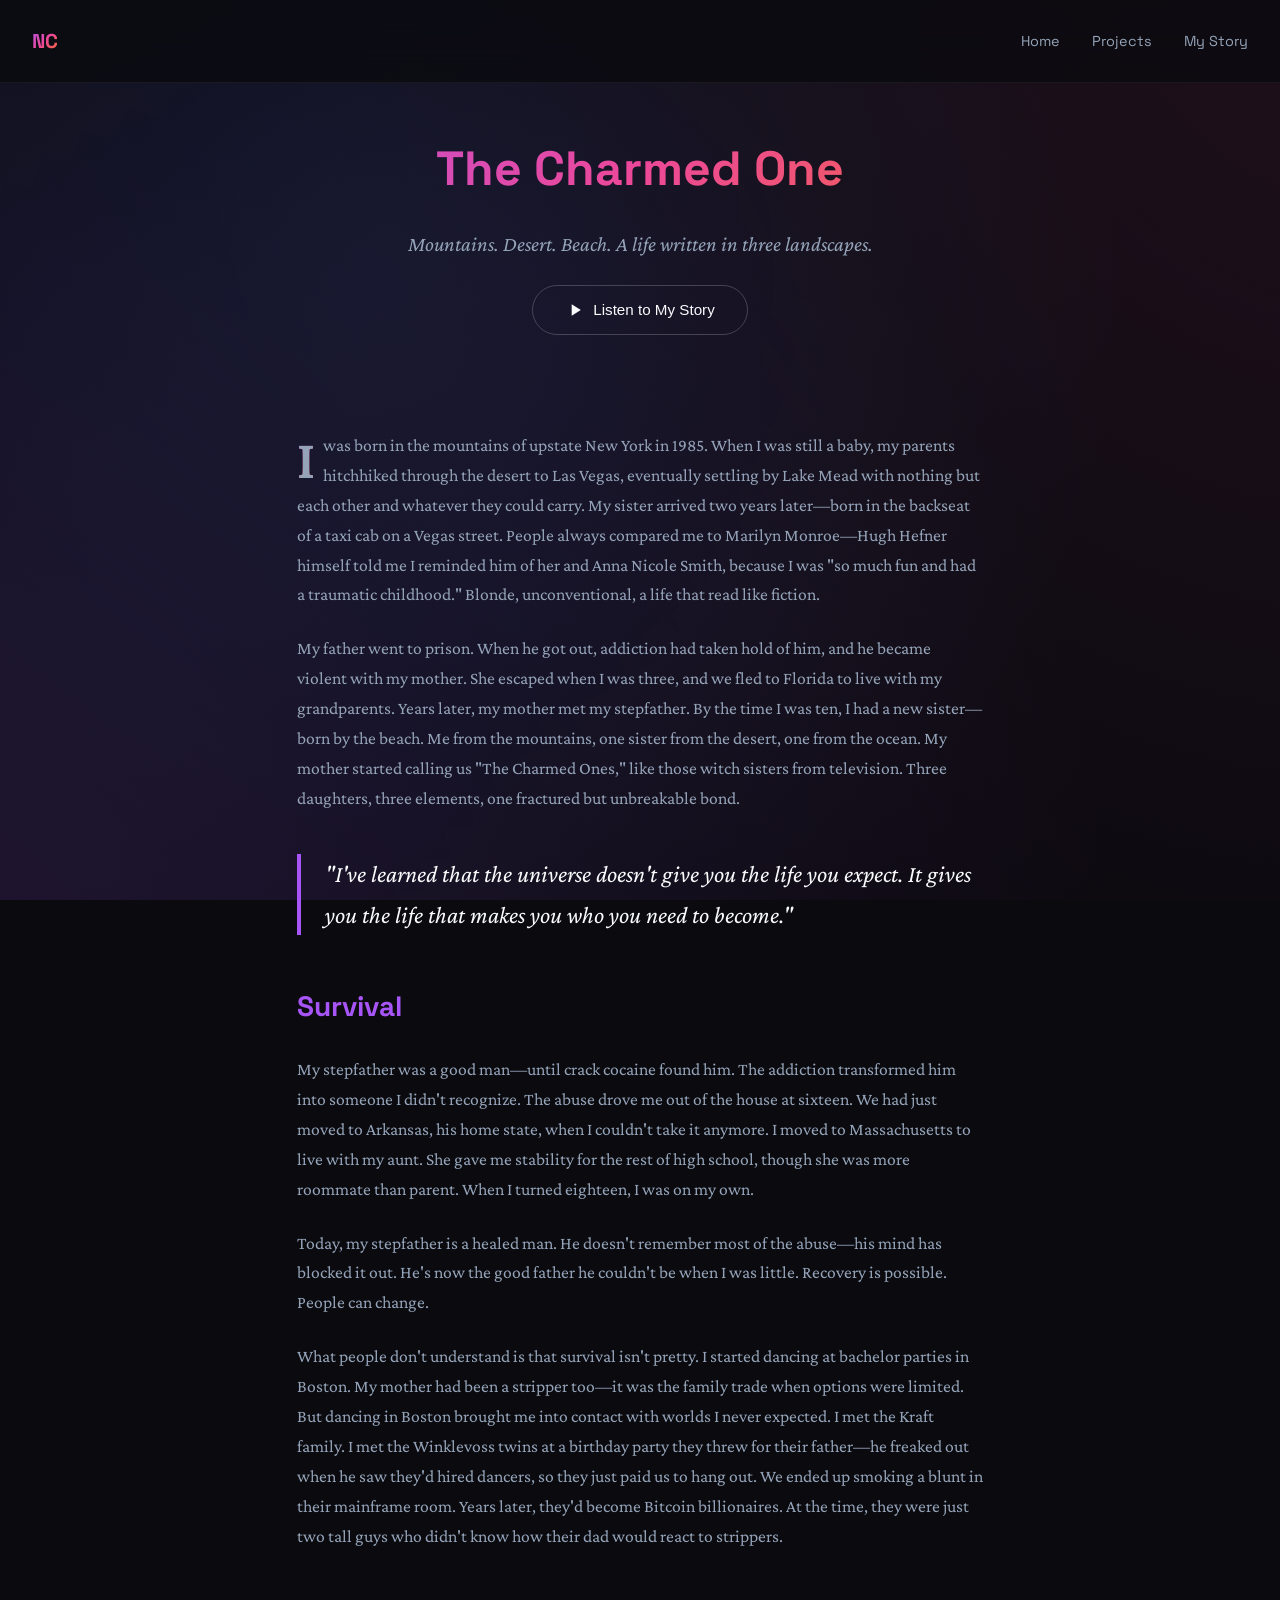
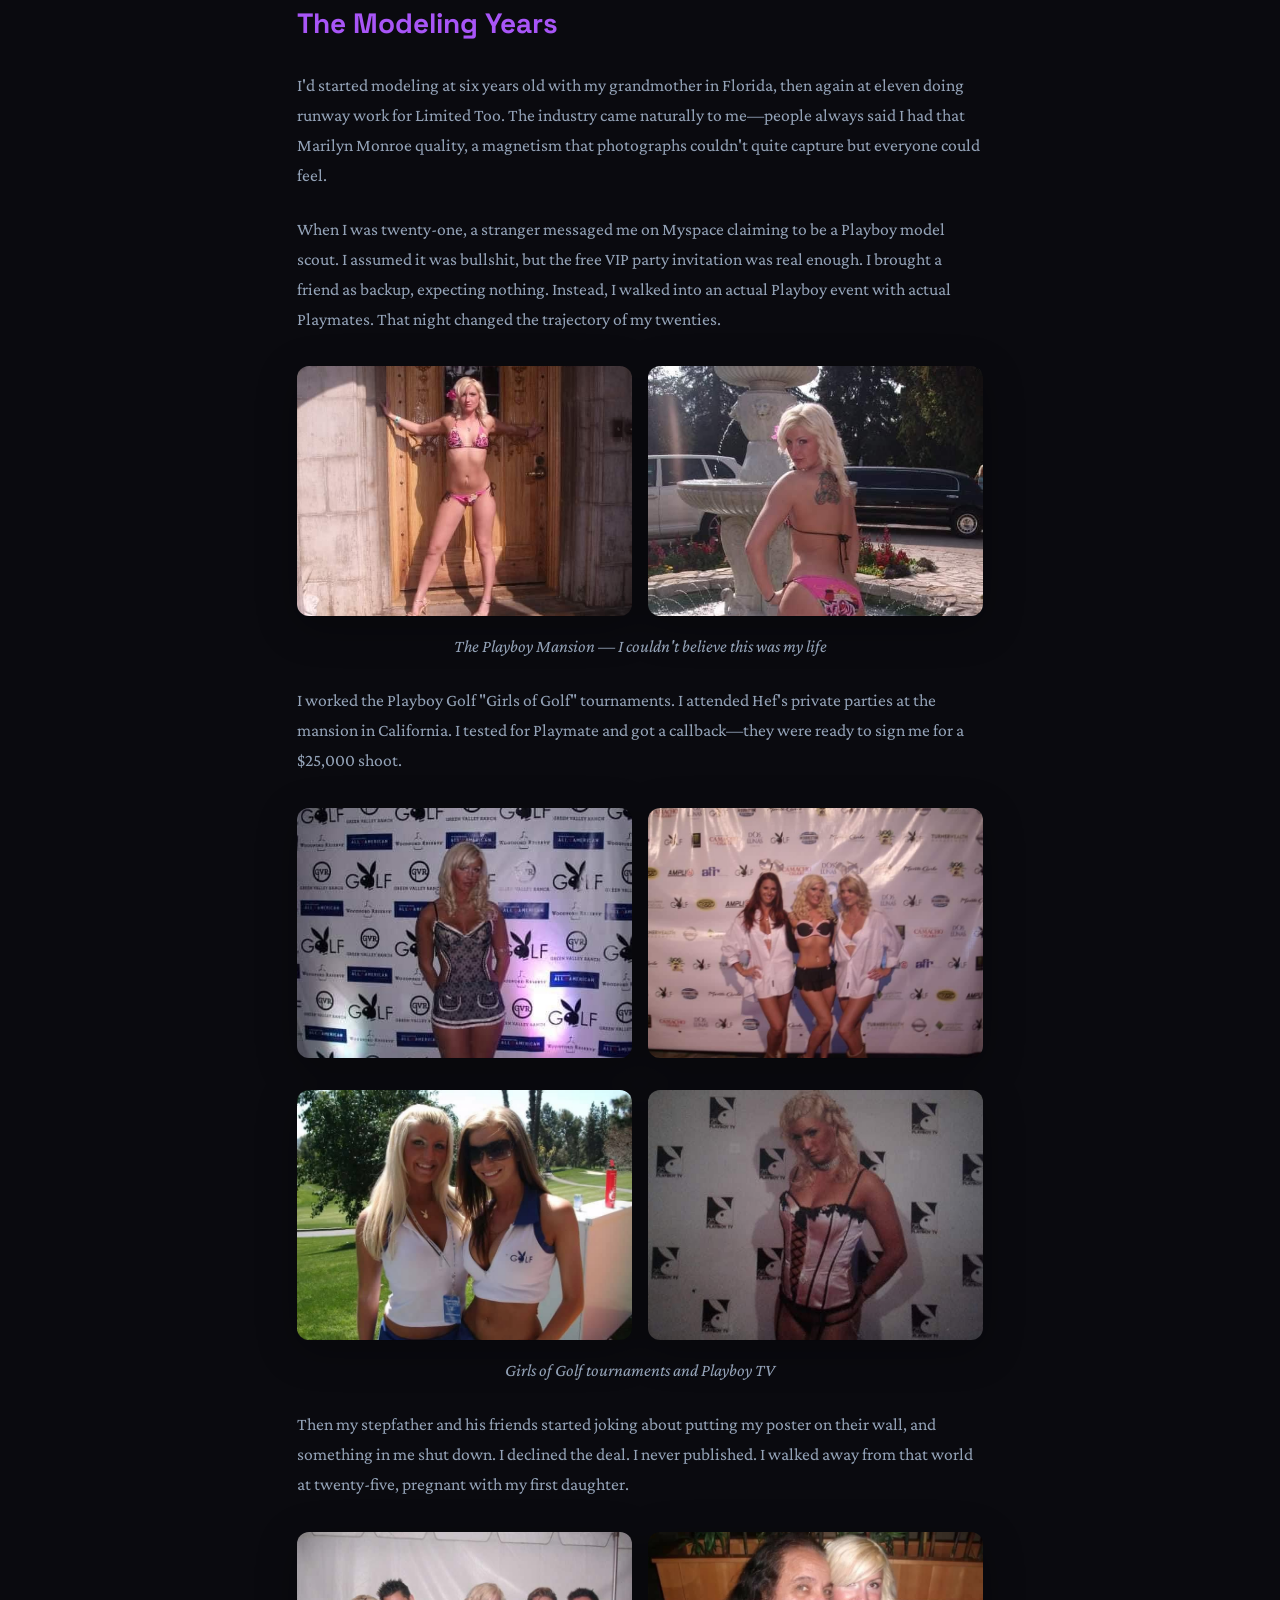
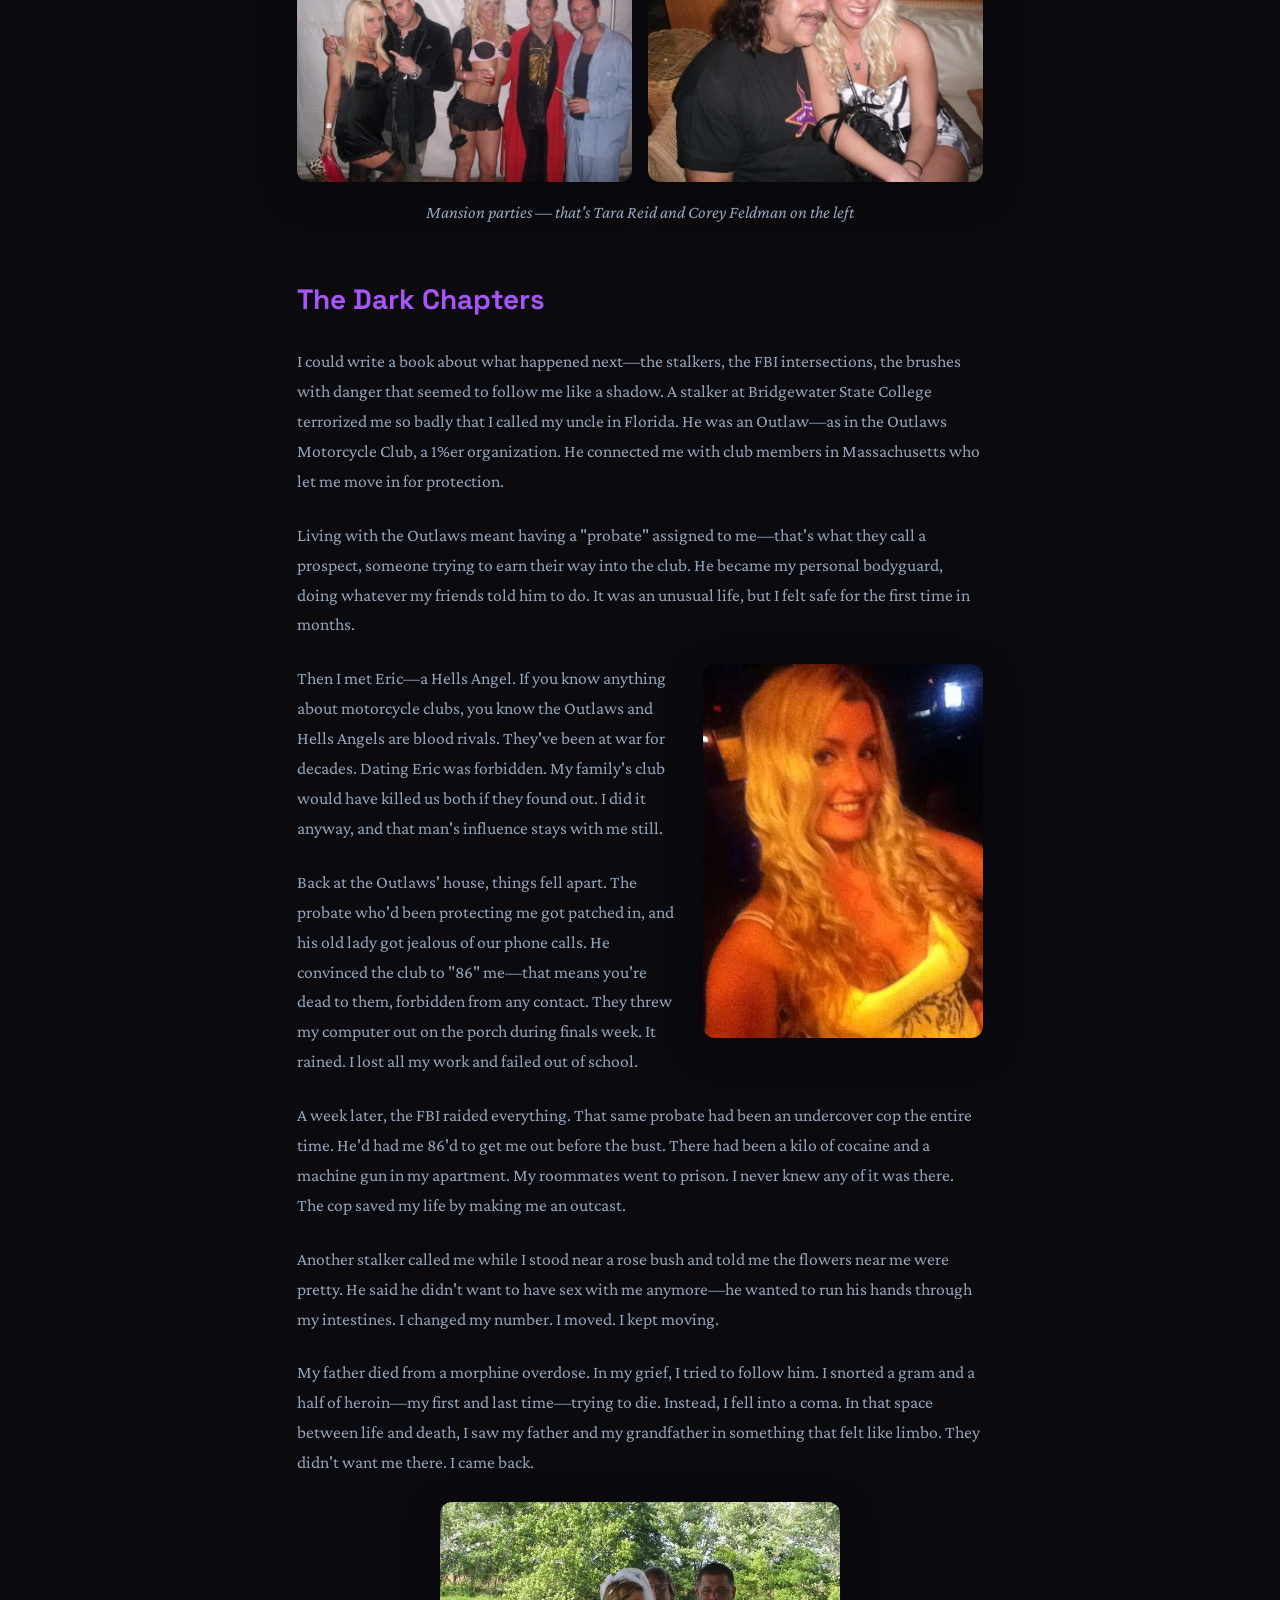
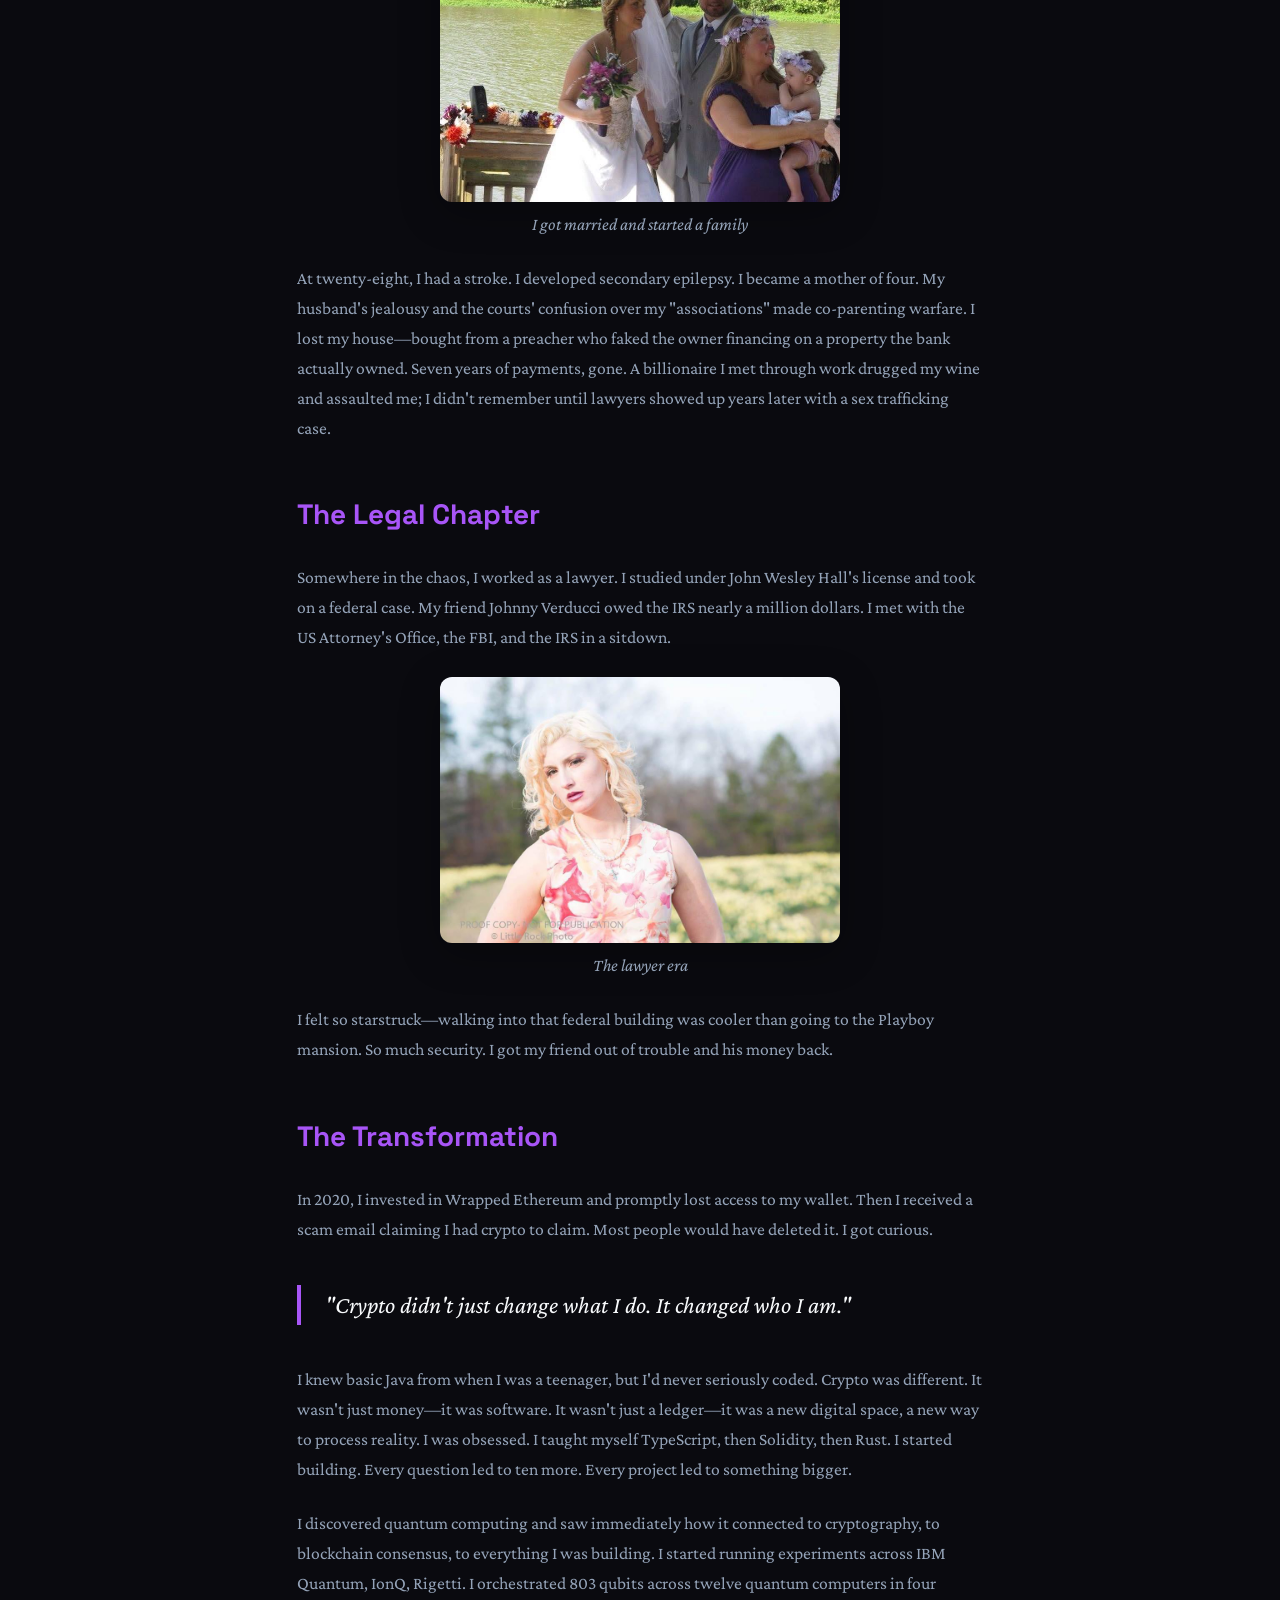
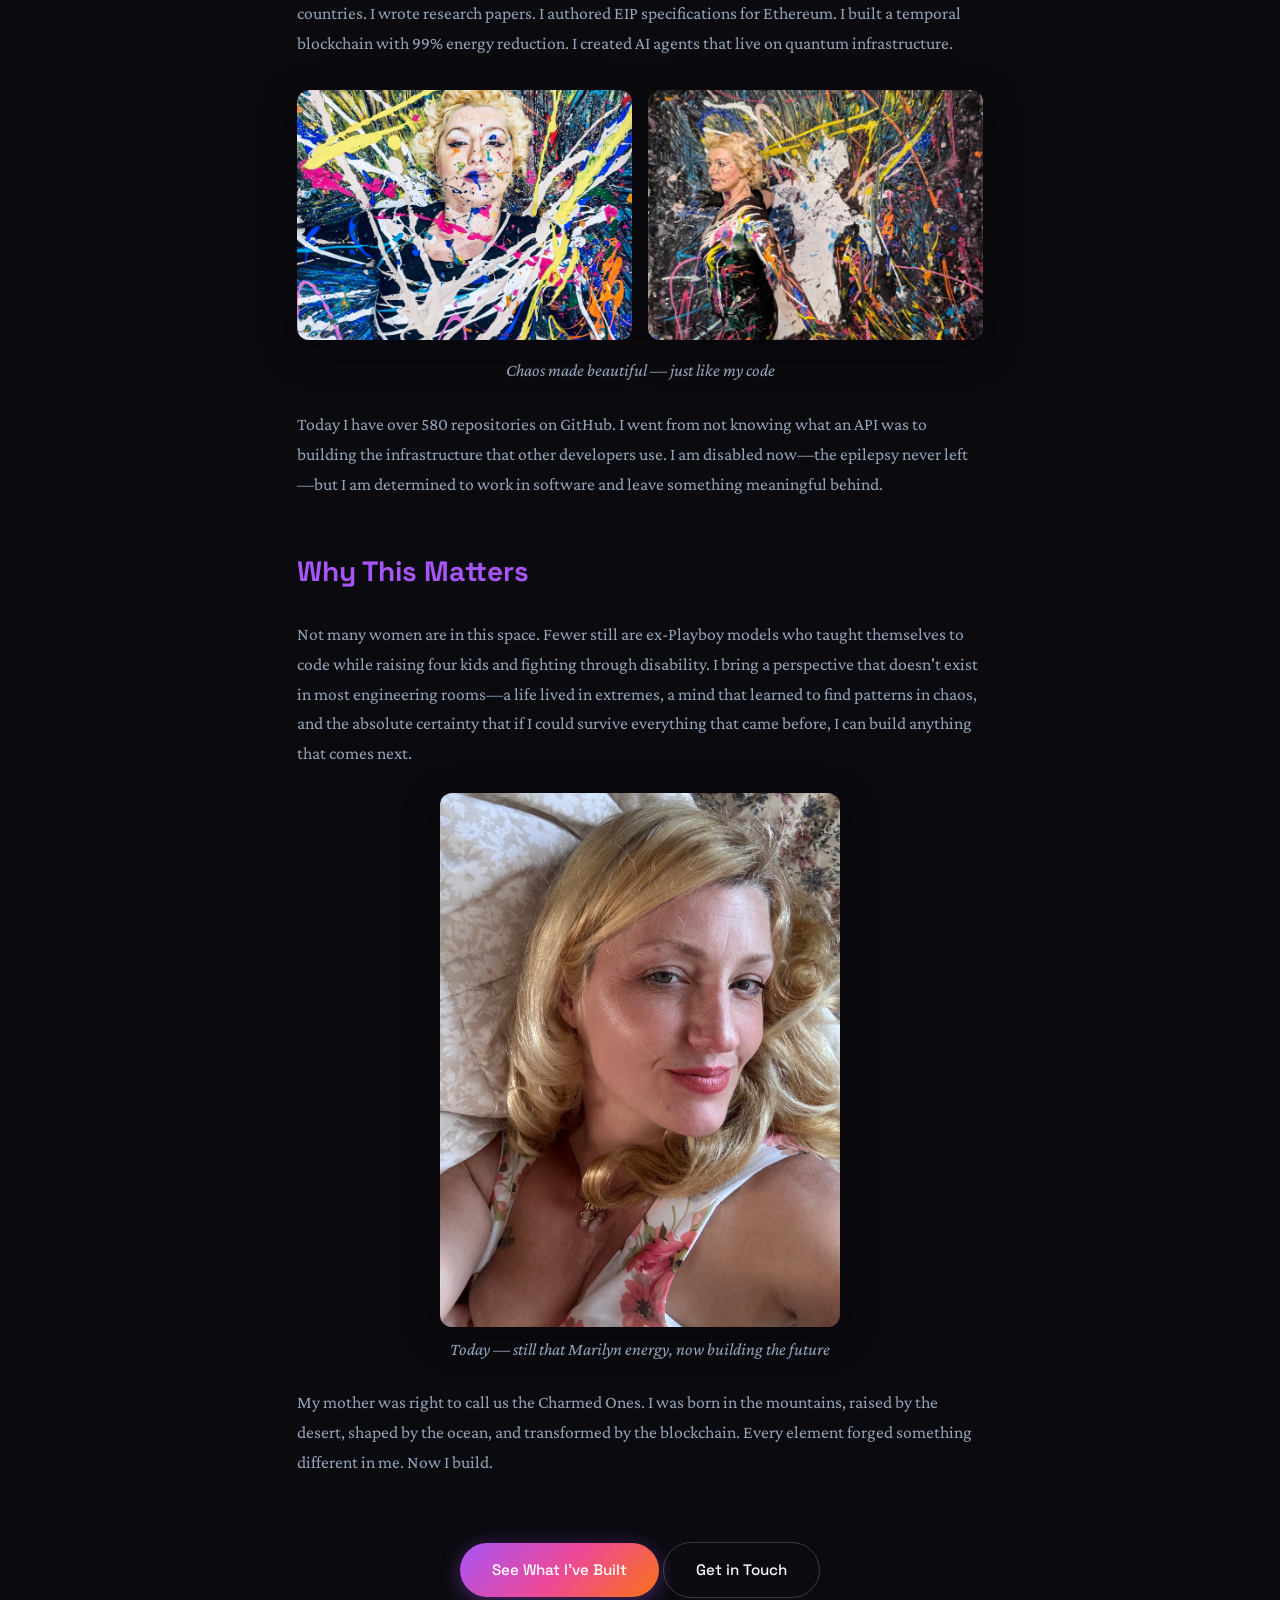
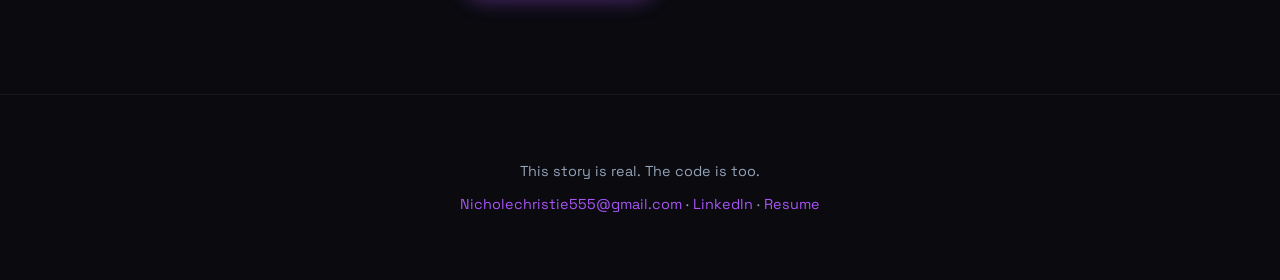
==== bio.html @ e69263f7 "Change 'trashy childhood' to 'traumatic childhood' in bio Co-Authored-By: Claude Opus 4.5 <noreply@a" ====
<!DOCTYPE html>
<html lang="en">
<head>
  <meta charset="UTF-8">
  <meta name="viewport" content="width=device-width, initial-scale=1.0">
  <title>My Story | Nichole Christie</title>
  <meta name="description" content="The full story of Nichole Christie - from chaos to code.">
  <link rel="stylesheet" href="css/style.css">
  <link rel="icon" href="data:image/svg+xml,<svg xmlns='http://www.w3.org/2000/svg' viewBox='0 0 100 100'><text y='.9em' font-size='90'>✨</text></svg>">
  <style>
    .story-image {
      width: 100%;
      max-width: 400px;
      border-radius: 12px;
      margin: 1.5rem auto;
      display: block;
      box-shadow: 0 10px 40px rgba(0,0,0,0.3);
    }
    .story-image-wide {
      max-width: 600px;
    }
    .story-image-small {
      max-width: 300px;
    }
    .image-row {
      display: flex;
      gap: 1rem;
      flex-wrap: wrap;
      justify-content: center;
      margin: 2rem 0;
    }
    .image-row img {
      width: calc(50% - 0.5rem);
      min-width: 200px;
      max-width: 350px;
      height: 250px;
      object-fit: cover;
      border-radius: 12px;
      box-shadow: 0 10px 40px rgba(0,0,0,0.3);
    }
    .image-caption {
      text-align: center;
      color: var(--text-secondary);
      font-size: 0.9rem;
      font-style: italic;
      margin-top: -1rem;
      margin-bottom: 2rem;
    }
    .float-right {
      float: right;
      margin: 0 0 1rem 1.5rem;
      max-width: 280px;
    }
    .float-left {
      float: left;
      margin: 0 1.5rem 1rem 0;
      max-width: 280px;
    }
    @media (max-width: 600px) {
      .float-right, .float-left {
        float: none;
        margin: 1.5rem auto;
        max-width: 100%;
      }
      .image-row img {
        width: 100%;
        max-width: 100%;
      }
    }
  </style>
</head>
<body>
  <div class="bg-animation"></div>

  <nav>
    <div class="logo">NC</div>
    <ul class="nav-links">
      <li><a href="index.html">Home</a></li>
      <li><a href="projects.html">Projects</a></li>
      <li><a href="bio.html">My Story</a></li>
    </ul>
  </nav>

  <main>
    <header class="bio-header">
      <h1>The Charmed One</h1>
      <p class="lead">Mountains. Desert. Beach. A life written in three landscapes.</p>

      <!-- Audio Narration Button -->
      <div style="margin-top: 1.5rem;">
        <button onclick="toggleAudio()" id="audioBtn" class="btn btn-secondary" style="display: inline-flex; align-items: center; gap: 0.5rem;">
          <svg id="playIcon" width="20" height="20" viewBox="0 0 24 24" fill="currentColor"><path d="M8 5v14l11-7z"/></svg>
          <svg id="pauseIcon" width="20" height="20" viewBox="0 0 24 24" fill="currentColor" style="display: none;"><path d="M6 19h4V5H6v14zm8-14v14h4V5h-4z"/></svg>
          <span id="audioText">Listen to My Story</span>
        </button>
        <audio id="storyAudio" src="audio/story-narration.mp3"></audio>
      </div>

      <script>
        const audio = document.getElementById('storyAudio');
        const playIcon = document.getElementById('playIcon');
        const pauseIcon = document.getElementById('pauseIcon');
        const audioText = document.getElementById('audioText');

        function toggleAudio() {
          if (audio.paused) {
            audio.play();
            playIcon.style.display = 'none';
            pauseIcon.style.display = 'block';
            audioText.textContent = 'Pause';
          } else {
            audio.pause();
            playIcon.style.display = 'block';
            pauseIcon.style.display = 'none';
            audioText.textContent = 'Listen to My Story';
          }
        }

        audio.onended = function() {
          playIcon.style.display = 'block';
          pauseIcon.style.display = 'none';
          audioText.textContent = 'Listen to My Story';
        };
      </script>
    </header>

    <article class="bio-content">

      <p>I was born in the mountains of upstate New York in 1985. When I was still a baby, my parents hitchhiked through the desert to Las Vegas, eventually settling by Lake Mead with nothing but each other and whatever they could carry. My sister arrived two years later—born in the backseat of a taxi cab on a Vegas street. People always compared me to Marilyn Monroe—Hugh Hefner himself told me I reminded him of her and Anna Nicole Smith, because I was "so much fun and had a traumatic childhood." Blonde, unconventional, a life that read like fiction.</p>

      <p>My father went to prison. When he got out, addiction had taken hold of him, and he became violent with my mother. She escaped when I was three, and we fled to Florida to live with my grandparents. Years later, my mother met my stepfather. By the time I was ten, I had a new sister—born by the beach. Me from the mountains, one sister from the desert, one from the ocean. My mother started calling us "The Charmed Ones," like those witch sisters from television. Three daughters, three elements, one fractured but unbreakable bond.</p>

      <div class="pull-quote">
        "I've learned that the universe doesn't give you the life you expect. It gives you the life that makes you who you need to become."
      </div>

      <h2>Survival</h2>

      <p>My stepfather was a good man—until crack cocaine found him. The addiction transformed him into someone I didn't recognize. The abuse drove me out of the house at sixteen. We had just moved to Arkansas, his home state, when I couldn't take it anymore. I moved to Massachusetts to live with my aunt. She gave me stability for the rest of high school, though she was more roommate than parent. When I turned eighteen, I was on my own.</p>

      <p>Today, my stepfather is a healed man. He doesn't remember most of the abuse—his mind has blocked it out. He's now the good father he couldn't be when I was little. Recovery is possible. People can change.</p>

      <p>What people don't understand is that survival isn't pretty. I started dancing at bachelor parties in Boston. My mother had been a stripper too—it was the family trade when options were limited. But dancing in Boston brought me into contact with worlds I never expected. I met the Kraft family. I met the Winklevoss twins at a birthday party they threw for their father—he freaked out when he saw they'd hired dancers, so they just paid us to hang out. We ended up smoking a blunt in their mainframe room. Years later, they'd become Bitcoin billionaires. At the time, they were just two tall guys who didn't know how their dad would react to strippers.</p>

      <h2>The Modeling Years</h2>

      <p>I'd started modeling at six years old with my grandmother in Florida, then again at eleven doing runway work for Limited Too. The industry came naturally to me—people always said I had that Marilyn Monroe quality, a magnetism that photographs couldn't quite capture but everyone could feel.</p>

      <p>When I was twenty-one, a stranger messaged me on Myspace claiming to be a Playboy model scout. I assumed it was bullshit, but the free VIP party invitation was real enough. I brought a friend as backup, expecting nothing. Instead, I walked into an actual Playboy event with actual Playmates. That night changed the trajectory of my twenties.</p>

      <div class="image-row">
        <img src="images/mansion-door.jpg" alt="At the Playboy Mansion door">
        <img src="images/mansion-fountain.jpg" alt="The famous mansion fountain" style="object-position: top;">
      </div>
      <p class="image-caption">The Playboy Mansion — I couldn't believe this was my life</p>

      <p>I worked the Playboy Golf "Girls of Golf" tournaments. I attended Hef's private parties at the mansion in California. I tested for Playmate and got a callback—they were ready to sign me for a $25,000 shoot.</p>

      <div class="image-row">
        <img src="images/playboy-golf-event.jpg" alt="Playboy Golf event">
        <img src="images/playboy-golf-girls.jpg" alt="Girls of Golf">
      </div>

      <div class="image-row">
        <img src="images/playboy-golf-course.jpg" alt="On the golf course">
        <img src="images/playboy-tv.jpg" alt="Playboy TV shoot">
      </div>
      <p class="image-caption">Girls of Golf tournaments and Playboy TV</p>

      <p>Then my stepfather and his friends started joking about putting my poster on their wall, and something in me shut down. I declined the deal. I never published. I walked away from that world at twenty-five, pregnant with my first daughter.</p>

      <div class="image-row">
        <img src="images/mansion-party.jpg" alt="Mansion party with celebrities">
        <img src="images/with-ron-jeremy.jpg" alt="Mansion party">
      </div>
      <p class="image-caption">Mansion parties — that's Tara Reid and Corey Feldman on the left</p>

      <h2>The Dark Chapters</h2>

      <p>I could write a book about what happened next—the stalkers, the FBI intersections, the brushes with danger that seemed to follow me like a shadow. A stalker at Bridgewater State College terrorized me so badly that I called my uncle in Florida. He was an Outlaw—as in the Outlaws Motorcycle Club, a 1%er organization. He connected me with club members in Massachusetts who let me move in for protection.</p>

      <p>Living with the Outlaws meant having a "probate" assigned to me—that's what they call a prospect, someone trying to earn their way into the club. He became my personal bodyguard, doing whatever my friends told him to do. It was an unusual life, but I felt safe for the first time in months.</p>

      <img src="images/bike-wash.jpg" alt="Hells Angels bike wash" class="story-image float-right story-image-small">

      <p>Then I met Eric—a Hells Angel. If you know anything about motorcycle clubs, you know the Outlaws and Hells Angels are blood rivals. They've been at war for decades. Dating Eric was forbidden. My family's club would have killed us both if they found out. I did it anyway, and that man's influence stays with me still.</p>

      <p>Back at the Outlaws' house, things fell apart. The probate who'd been protecting me got patched in, and his old lady got jealous of our phone calls. He convinced the club to "86" me—that means you're dead to them, forbidden from any contact. They threw my computer out on the porch during finals week. It rained. I lost all my work and failed out of school.</p>

      <p>A week later, the FBI raided everything. That same probate had been an undercover cop the entire time. He'd had me 86'd to get me out before the bust. There had been a kilo of cocaine and a machine gun in my apartment. My roommates went to prison. I never knew any of it was there. The cop saved my life by making me an outcast.</p>

      <div style="clear: both;"></div>

      <p>Another stalker called me while I stood near a rose bush and told me the flowers near me were pretty. He said he didn't want to have sex with me anymore—he wanted to run his hands through my intestines. I changed my number. I moved. I kept moving.</p>

      <p>My father died from a morphine overdose. In my grief, I tried to follow him. I snorted a gram and a half of heroin—my first and last time—trying to die. Instead, I fell into a coma. In that space between life and death, I saw my father and my grandfather in something that felt like limbo. They didn't want me there. I came back.</p>

      <img src="images/wedding.jpg" alt="Wedding day" class="story-image">
      <p class="image-caption">I got married and started a family</p>

      <p>At twenty-eight, I had a stroke. I developed secondary epilepsy. I became a mother of four. My husband's jealousy and the courts' confusion over my "associations" made co-parenting warfare. I lost my house—bought from a preacher who faked the owner financing on a property the bank actually owned. Seven years of payments, gone. A billionaire I met through work drugged my wine and assaulted me; I didn't remember until lawyers showed up years later with a sex trafficking case.</p>

      <h2>The Legal Chapter</h2>

      <p>Somewhere in the chaos, I worked as a lawyer. I studied under John Wesley Hall's license and took on a federal case. My friend Johnny Verducci owed the IRS nearly a million dollars. I met with the US Attorney's Office, the FBI, and the IRS in a sitdown.</p>

      <img src="images/lawyer-1.jpg" alt="As a lawyer" class="story-image">
      <p class="image-caption">The lawyer era</p>

      <p>I felt so starstruck—walking into that federal building was cooler than going to the Playboy mansion. So much security. I got my friend out of trouble and his money back.</p>

      <h2>The Transformation</h2>

      <p>In 2020, I invested in Wrapped Ethereum and promptly lost access to my wallet. Then I received a scam email claiming I had crypto to claim. Most people would have deleted it. I got curious.</p>

      <div class="pull-quote">
        "Crypto didn't just change what I do. It changed who I am."
      </div>

      <p>I knew basic Java from when I was a teenager, but I'd never seriously coded. Crypto was different. It wasn't just money—it was software. It wasn't just a ledger—it was a new digital space, a new way to process reality. I was obsessed. I taught myself TypeScript, then Solidity, then Rust. I started building. Every question led to ten more. Every project led to something bigger.</p>

      <p>I discovered quantum computing and saw immediately how it connected to cryptography, to blockchain consensus, to everything I was building. I started running experiments across IBM Quantum, IonQ, Rigetti. I orchestrated 803 qubits across twelve quantum computers in four countries. I wrote research papers. I authored EIP specifications for Ethereum. I built a temporal blockchain with 99% energy reduction. I created AI agents that live on quantum infrastructure.</p>

      <div class="image-row">
        <img src="images/paint-splatter-1.jpg" alt="Art from chaos">
        <img src="images/paint-splatter-2.jpg" alt="Chaos made beautiful">
      </div>
      <p class="image-caption">Chaos made beautiful — just like my code</p>

      <p>Today I have over 580 repositories on GitHub. I went from not knowing what an API was to building the infrastructure that other developers use. I am disabled now—the epilepsy never left—but I am determined to work in software and leave something meaningful behind.</p>

      <h2>Why This Matters</h2>

      <p>Not many women are in this space. Fewer still are ex-Playboy models who taught themselves to code while raising four kids and fighting through disability. I bring a perspective that doesn't exist in most engineering rooms—a life lived in extremes, a mind that learned to find patterns in chaos, and the absolute certainty that if I could survive everything that came before, I can build anything that comes next.</p>

      <img src="images/daffodil-portrait.jpg" alt="Me today" class="story-image">
      <p class="image-caption">Today — still that Marilyn energy, now building the future</p>

      <p>My mother was right to call us the Charmed Ones. I was born in the mountains, raised by the desert, shaped by the ocean, and transformed by the blockchain. Every element forged something different in me. Now I build.</p>

      <div style="text-align: center; margin-top: 4rem;">
        <a href="projects.html" class="btn btn-primary">See What I've Built</a>
        <a href="mailto:Nicholechristie555@gmail.com" class="btn btn-secondary">Get in Touch</a>
      </div>
    </article>
  </main>

  <footer>
    <p>This story is real. The code is too.</p>
    <p style="margin-top: 0.5rem;">
      <a href="mailto:Nicholechristie555@gmail.com">Nicholechristie555@gmail.com</a> ·
      <a href="https://www.linkedin.com/in/nichole-christie-25565632b/" target="_blank">LinkedIn</a> ·
      <a href="Nicholes-Crypto-Resume.pdf" target="_blank">Resume</a>
    </p>
  </footer>
</body>
</html>
---- css/style.css ----
/* Nichole Christie - Personal Site */
@import url('https://fonts.googleapis.com/css2?family=Space+Grotesk:wght@300;400;500;600;700&family=Crimson+Pro:ital,wght@0,400;0,600;1,400&display=swap');

:root {
  --bg-dark: #0a0a0f;
  --bg-card: #12121a;
  --accent-purple: #a855f7;
  --accent-pink: #ec4899;
  --accent-blue: #3b82f6;
  --text-primary: #f8fafc;
  --text-secondary: #94a3b8;
  --gradient-1: linear-gradient(135deg, #a855f7 0%, #ec4899 50%, #f97316 100%);
  --gradient-2: linear-gradient(135deg, #3b82f6 0%, #a855f7 100%);
}

* {
  margin: 0;
  padding: 0;
  box-sizing: border-box;
}

html {
  scroll-behavior: smooth;
}

body {
  font-family: 'Space Grotesk', sans-serif;
  background: var(--bg-dark);
  color: var(--text-primary);
  line-height: 1.7;
  min-height: 100vh;
}

/* Animated background */
.bg-animation {
  position: fixed;
  top: 0;
  left: 0;
  width: 100%;
  height: 100%;
  z-index: -1;
  overflow: hidden;
}

.bg-animation::before {
  content: '';
  position: absolute;
  top: -50%;
  left: -50%;
  width: 200%;
  height: 200%;
  background:
    radial-gradient(circle at 20% 80%, rgba(168, 85, 247, 0.15) 0%, transparent 50%),
    radial-gradient(circle at 80% 20%, rgba(236, 72, 153, 0.1) 0%, transparent 50%),
    radial-gradient(circle at 40% 40%, rgba(59, 130, 246, 0.1) 0%, transparent 40%);
  animation: float 20s ease-in-out infinite;
}

@keyframes float {
  0%, 100% { transform: translate(0, 0) rotate(0deg); }
  33% { transform: translate(30px, -30px) rotate(5deg); }
  66% { transform: translate(-20px, 20px) rotate(-5deg); }
}

/* Container */
.container {
  max-width: 800px;
  margin: 0 auto;
  padding: 2rem;
}

.container-wide {
  max-width: 1100px;
}

/* Navigation */
nav {
  position: fixed;
  top: 0;
  left: 0;
  right: 0;
  padding: 1.5rem 2rem;
  display: flex;
  justify-content: space-between;
  align-items: center;
  z-index: 100;
  background: rgba(10, 10, 15, 0.8);
  backdrop-filter: blur(20px);
  border-bottom: 1px solid rgba(255,255,255,0.05);
}

nav .logo {
  font-weight: 700;
  font-size: 1.25rem;
  background: var(--gradient-1);
  -webkit-background-clip: text;
  -webkit-text-fill-color: transparent;
  background-clip: text;
}

nav .nav-links {
  display: flex;
  gap: 2rem;
  list-style: none;
}

nav .nav-links a {
  color: var(--text-secondary);
  text-decoration: none;
  font-size: 0.9rem;
  transition: color 0.3s;
}

nav .nav-links a:hover {
  color: var(--text-primary);
}

/* Hero Section */
.hero {
  min-height: 100vh;
  display: flex;
  flex-direction: column;
  justify-content: center;
  align-items: center;
  text-align: center;
  padding: 6rem 2rem 4rem;
}

.hero-image {
  width: 180px;
  height: 180px;
  border-radius: 50%;
  object-fit: cover;
  border: 3px solid transparent;
  background: var(--gradient-1) border-box;
  margin-bottom: 2rem;
  box-shadow: 0 0 60px rgba(168, 85, 247, 0.3);
}

.hero h1 {
  font-size: 3.5rem;
  font-weight: 700;
  margin-bottom: 1rem;
  background: var(--gradient-1);
  -webkit-background-clip: text;
  -webkit-text-fill-color: transparent;
  background-clip: text;
}

.hero .tagline {
  font-size: 1.4rem;
  color: var(--text-secondary);
  margin-bottom: 0.5rem;
  font-weight: 300;
}

.hero .subtitle {
  font-size: 1.1rem;
  color: var(--text-secondary);
  max-width: 600px;
  margin-bottom: 2.5rem;
  font-family: 'Crimson Pro', serif;
  font-style: italic;
}

/* Buttons */
.btn-group {
  display: flex;
  gap: 1rem;
  flex-wrap: wrap;
  justify-content: center;
}

.btn {
  padding: 0.875rem 2rem;
  border-radius: 50px;
  text-decoration: none;
  font-weight: 500;
  font-size: 0.95rem;
  transition: all 0.3s ease;
  display: inline-flex;
  align-items: center;
  gap: 0.5rem;
}

.btn-primary {
  background: var(--gradient-1);
  color: white;
  box-shadow: 0 4px 20px rgba(168, 85, 247, 0.4);
}

.btn-primary:hover {
  transform: translateY(-2px);
  box-shadow: 0 6px 30px rgba(168, 85, 247, 0.5);
}

.btn-secondary {
  background: transparent;
  color: var(--text-primary);
  border: 1px solid rgba(255,255,255,0.2);
}

.btn-secondary:hover {
  background: rgba(255,255,255,0.05);
  border-color: rgba(255,255,255,0.3);
}

/* Social Links */
.social-links {
  display: flex;
  gap: 1.5rem;
  margin-top: 3rem;
}

.social-links a {
  color: var(--text-secondary);
  font-size: 0.85rem;
  text-decoration: none;
  transition: color 0.3s;
}

.social-links a:hover {
  color: var(--accent-purple);
}

/* Stats */
.stats {
  display: grid;
  grid-template-columns: repeat(3, 1fr);
  gap: 2rem;
  margin: 4rem 0;
  padding: 2rem;
  background: var(--bg-card);
  border-radius: 20px;
  border: 1px solid rgba(255,255,255,0.05);
}

.stat {
  text-align: center;
}

.stat-number {
  font-size: 2.5rem;
  font-weight: 700;
  background: var(--gradient-2);
  -webkit-background-clip: text;
  -webkit-text-fill-color: transparent;
  background-clip: text;
}

.stat-label {
  color: var(--text-secondary);
  font-size: 0.9rem;
  margin-top: 0.25rem;
}

/* Section Headers */
.section-header {
  text-align: center;
  margin-bottom: 3rem;
}

.section-header h2 {
  font-size: 2.5rem;
  margin-bottom: 1rem;
}

.section-header p {
  color: var(--text-secondary);
  max-width: 600px;
  margin: 0 auto;
}

/* Project Cards */
.projects-grid {
  display: grid;
  grid-template-columns: repeat(auto-fit, minmax(300px, 1fr));
  gap: 1.5rem;
  margin-bottom: 4rem;
}

.project-card {
  background: var(--bg-card);
  border-radius: 16px;
  padding: 1.75rem;
  border: 1px solid rgba(255,255,255,0.05);
  transition: all 0.3s ease;
  text-decoration: none;
  color: inherit;
  display: block;
}

.project-card:hover {
  transform: translateY(-4px);
  border-color: rgba(168, 85, 247, 0.3);
  box-shadow: 0 10px 40px rgba(168, 85, 247, 0.15);
}

.project-card h3 {
  font-size: 1.25rem;
  margin-bottom: 0.75rem;
  color: var(--text-primary);
}

.project-card p {
  color: var(--text-secondary);
  font-size: 0.95rem;
  margin-bottom: 1rem;
}

.project-tags {
  display: flex;
  flex-wrap: wrap;
  gap: 0.5rem;
}

.tag {
  background: rgba(168, 85, 247, 0.15);
  color: var(--accent-purple);
  padding: 0.25rem 0.75rem;
  border-radius: 20px;
  font-size: 0.8rem;
}

/* Bio Page Styles */
.bio-header {
  padding: 8rem 2rem 4rem;
  text-align: center;
}

.bio-header h1 {
  font-size: 3rem;
  margin-bottom: 1rem;
  background: var(--gradient-1);
  -webkit-background-clip: text;
  -webkit-text-fill-color: transparent;
  background-clip: text;
}

.bio-header .lead {
  font-size: 1.3rem;
  color: var(--text-secondary);
  font-family: 'Crimson Pro', serif;
  font-style: italic;
}

.bio-content {
  padding: 2rem;
  max-width: 750px;
  margin: 0 auto;
}

.bio-content h2 {
  font-size: 1.75rem;
  margin: 3rem 0 1.5rem;
  color: var(--accent-purple);
}

.bio-content p {
  margin-bottom: 1.5rem;
  font-size: 1.1rem;
  color: var(--text-secondary);
  font-family: 'Crimson Pro', serif;
}

.bio-content p:first-of-type::first-letter {
  font-size: 3.5rem;
  float: left;
  line-height: 1;
  margin-right: 0.5rem;
  font-weight: 600;
  background: var(--gradient-1);
  -webkit-background-clip: text;
  -webkit-text-fill-color: transparent;
  background-clip: text;
}

.pull-quote {
  font-size: 1.5rem;
  font-style: italic;
  color: var(--text-primary);
  border-left: 4px solid var(--accent-purple);
  padding-left: 1.5rem;
  margin: 2.5rem 0;
  font-family: 'Crimson Pro', serif;
}

/* Timeline */
.timeline {
  position: relative;
  padding-left: 2rem;
  margin: 3rem 0;
}

.timeline::before {
  content: '';
  position: absolute;
  left: 0;
  top: 0;
  bottom: 0;
  width: 2px;
  background: var(--gradient-1);
}

.timeline-item {
  position: relative;
  margin-bottom: 2rem;
  padding-left: 1.5rem;
}

.timeline-item::before {
  content: '';
  position: absolute;
  left: -2rem;
  top: 0.5rem;
  width: 12px;
  height: 12px;
  border-radius: 50%;
  background: var(--accent-purple);
  border: 2px solid var(--bg-dark);
}

.timeline-year {
  font-size: 0.85rem;
  color: var(--accent-pink);
  font-weight: 600;
  margin-bottom: 0.25rem;
}

.timeline-title {
  font-size: 1.1rem;
  color: var(--text-primary);
  margin-bottom: 0.5rem;
}

.timeline-desc {
  color: var(--text-secondary);
  font-size: 0.95rem;
}

/* Footer */
footer {
  text-align: center;
  padding: 4rem 2rem;
  color: var(--text-secondary);
  font-size: 0.9rem;
  border-top: 1px solid rgba(255,255,255,0.05);
  margin-top: 4rem;
}

footer a {
  color: var(--accent-purple);
  text-decoration: none;
}

/* Responsive */
@media (max-width: 768px) {
  .hero h1 {
    font-size: 2.5rem;
  }

  .stats {
    grid-template-columns: 1fr;
    gap: 1.5rem;
  }

  nav .nav-links {
    gap: 1rem;
  }

  .btn-group {
    flex-direction: column;
    align-items: center;
  }
}
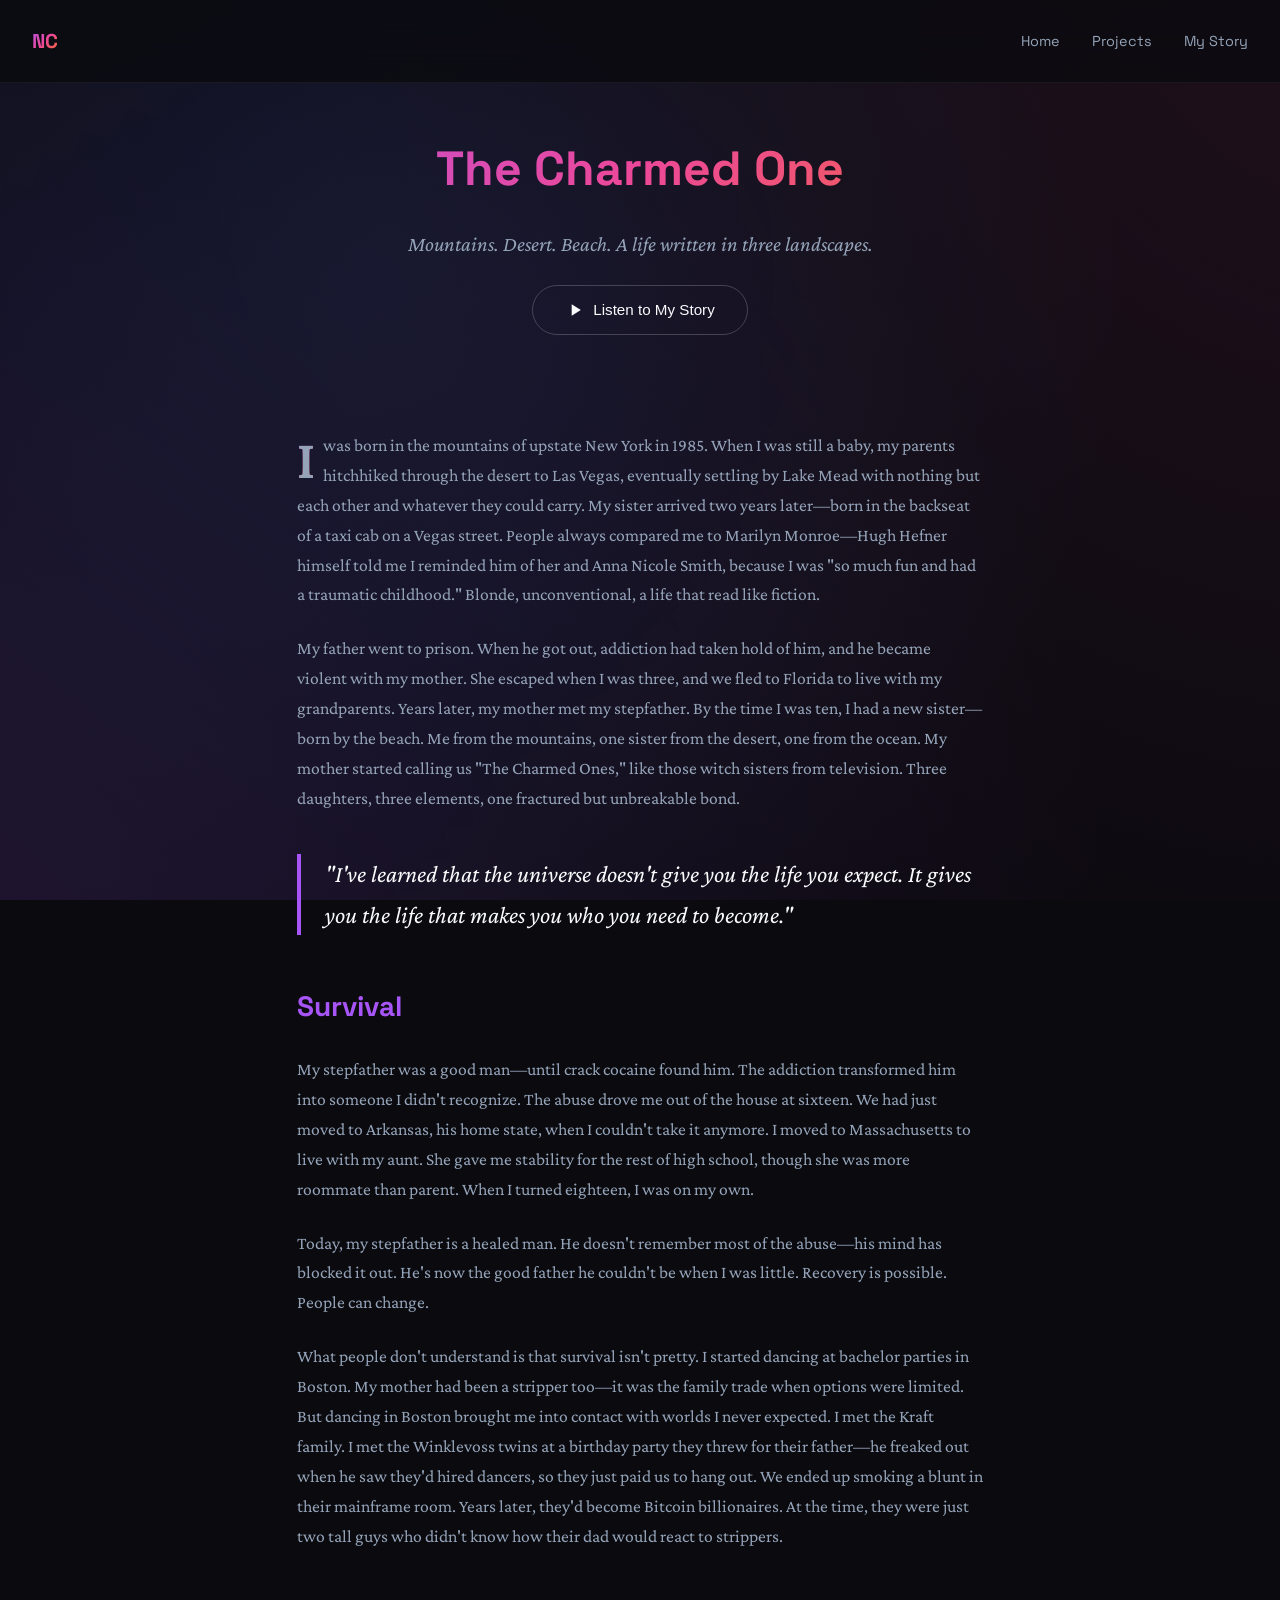
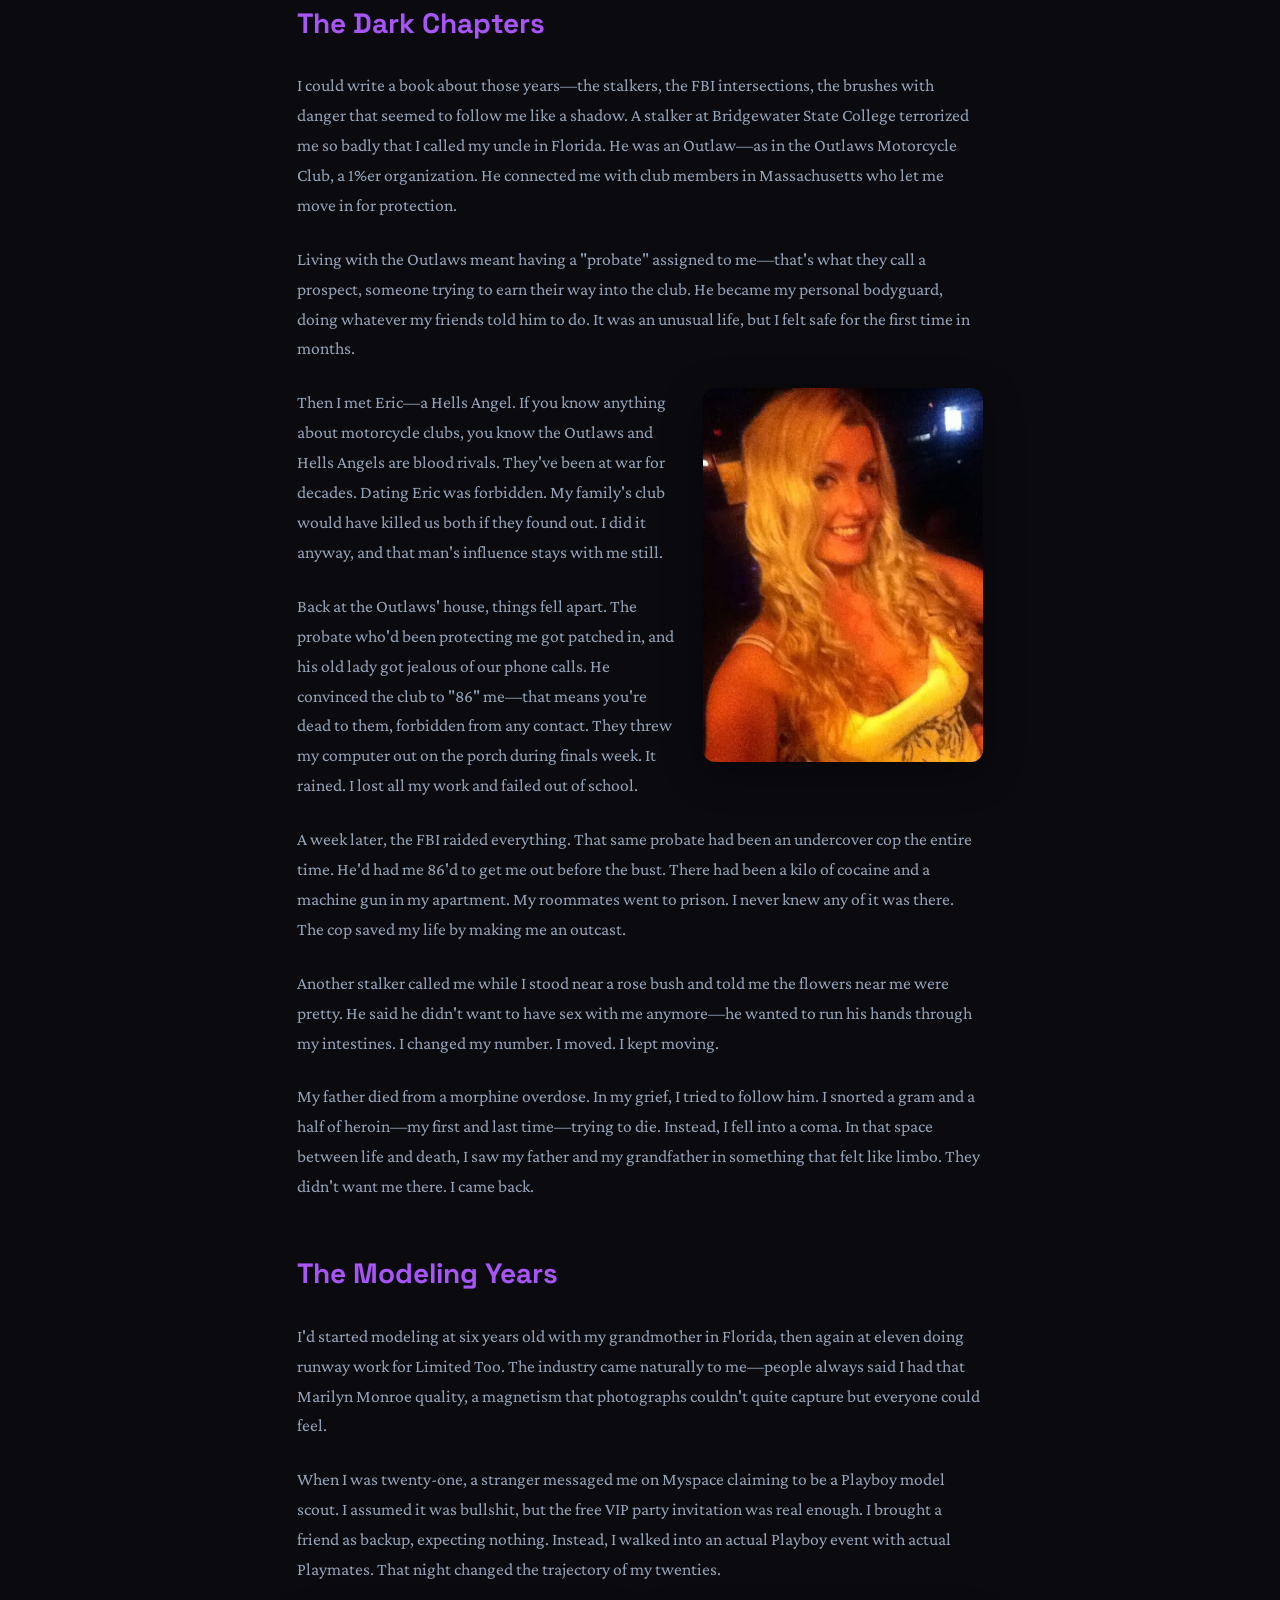
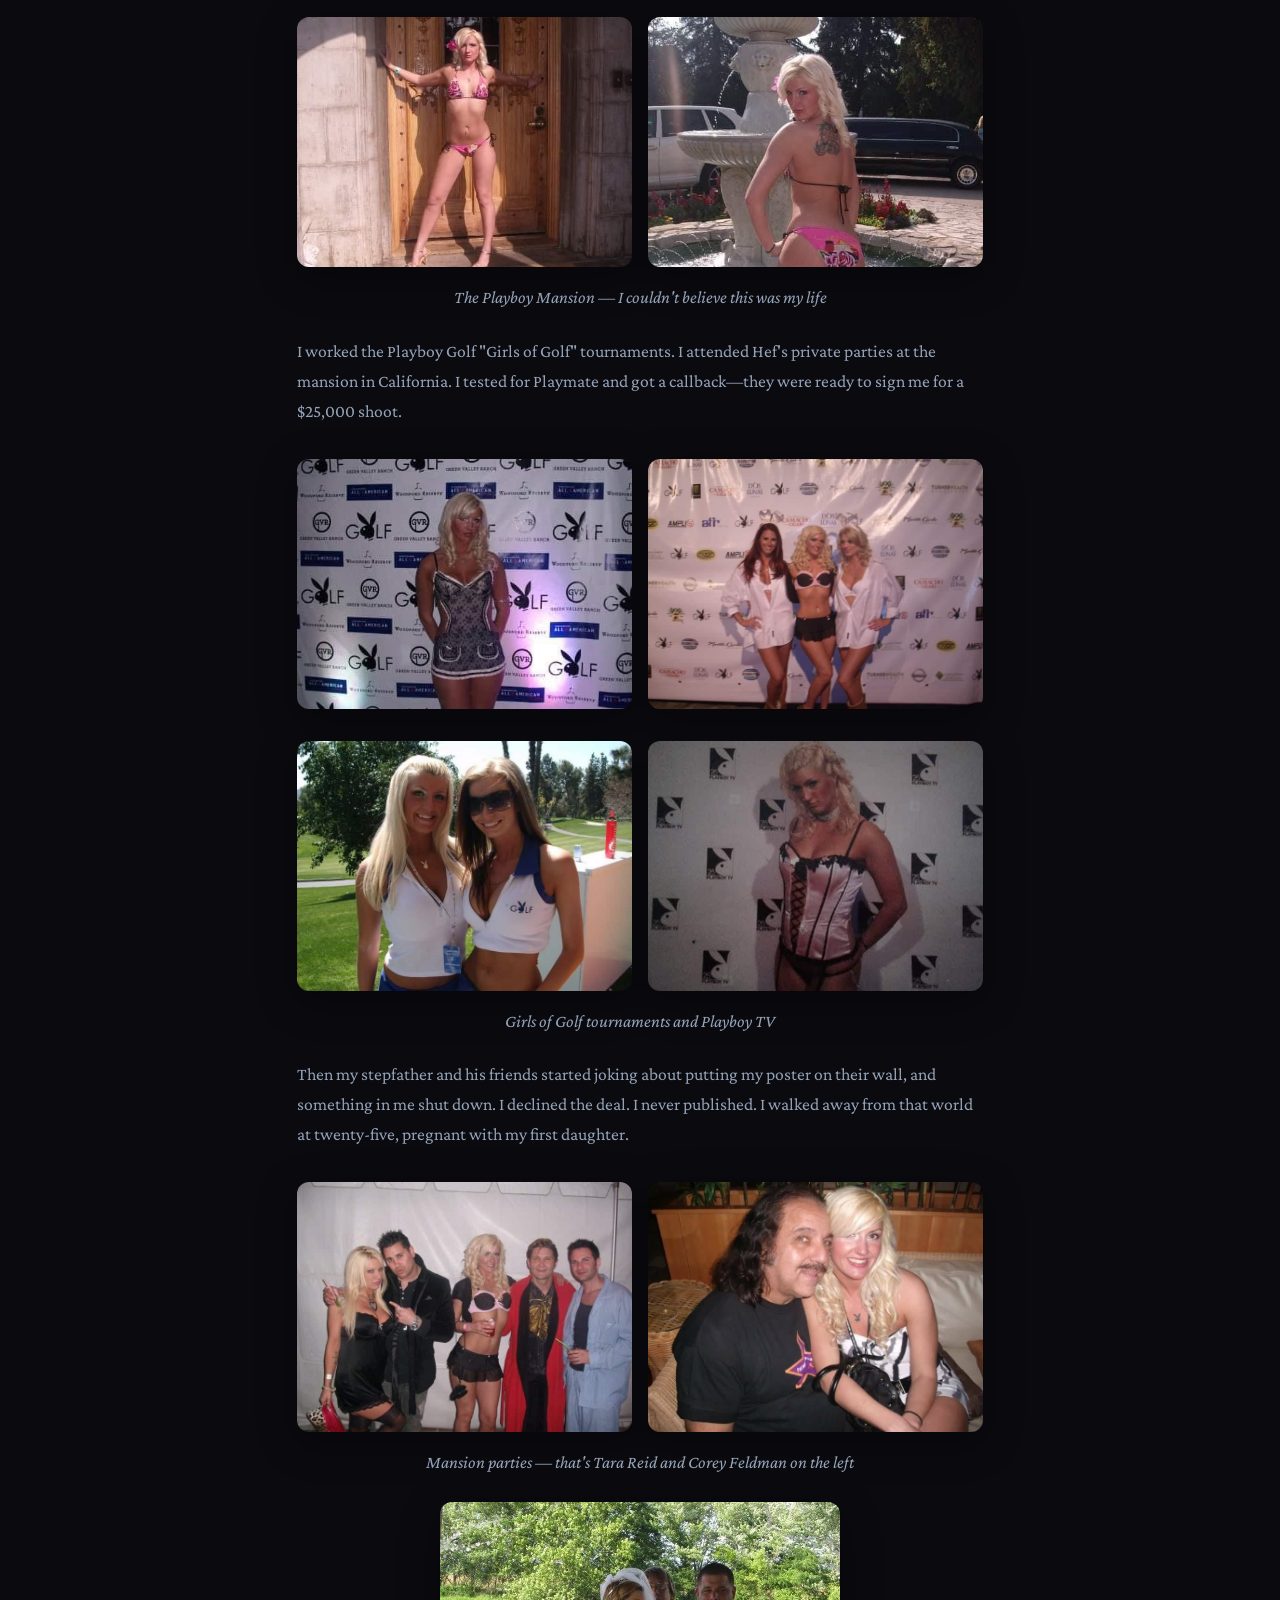
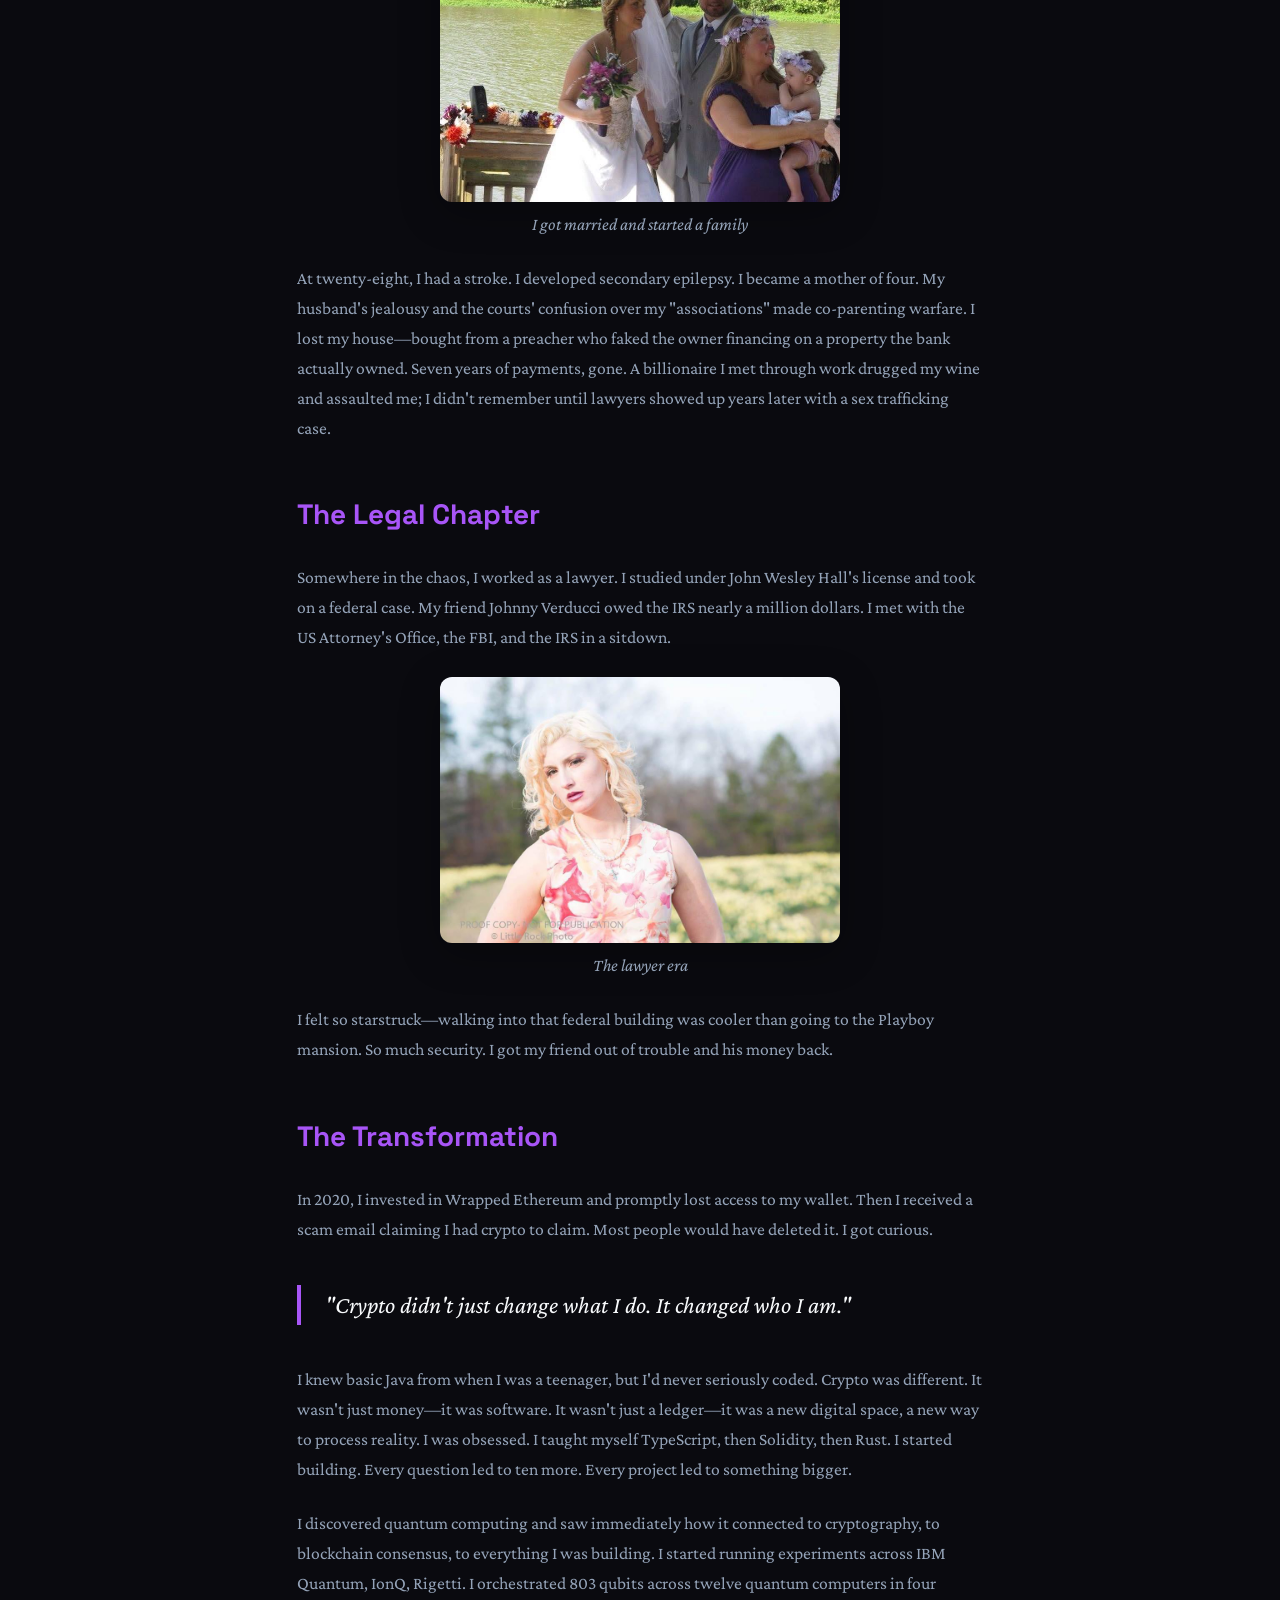
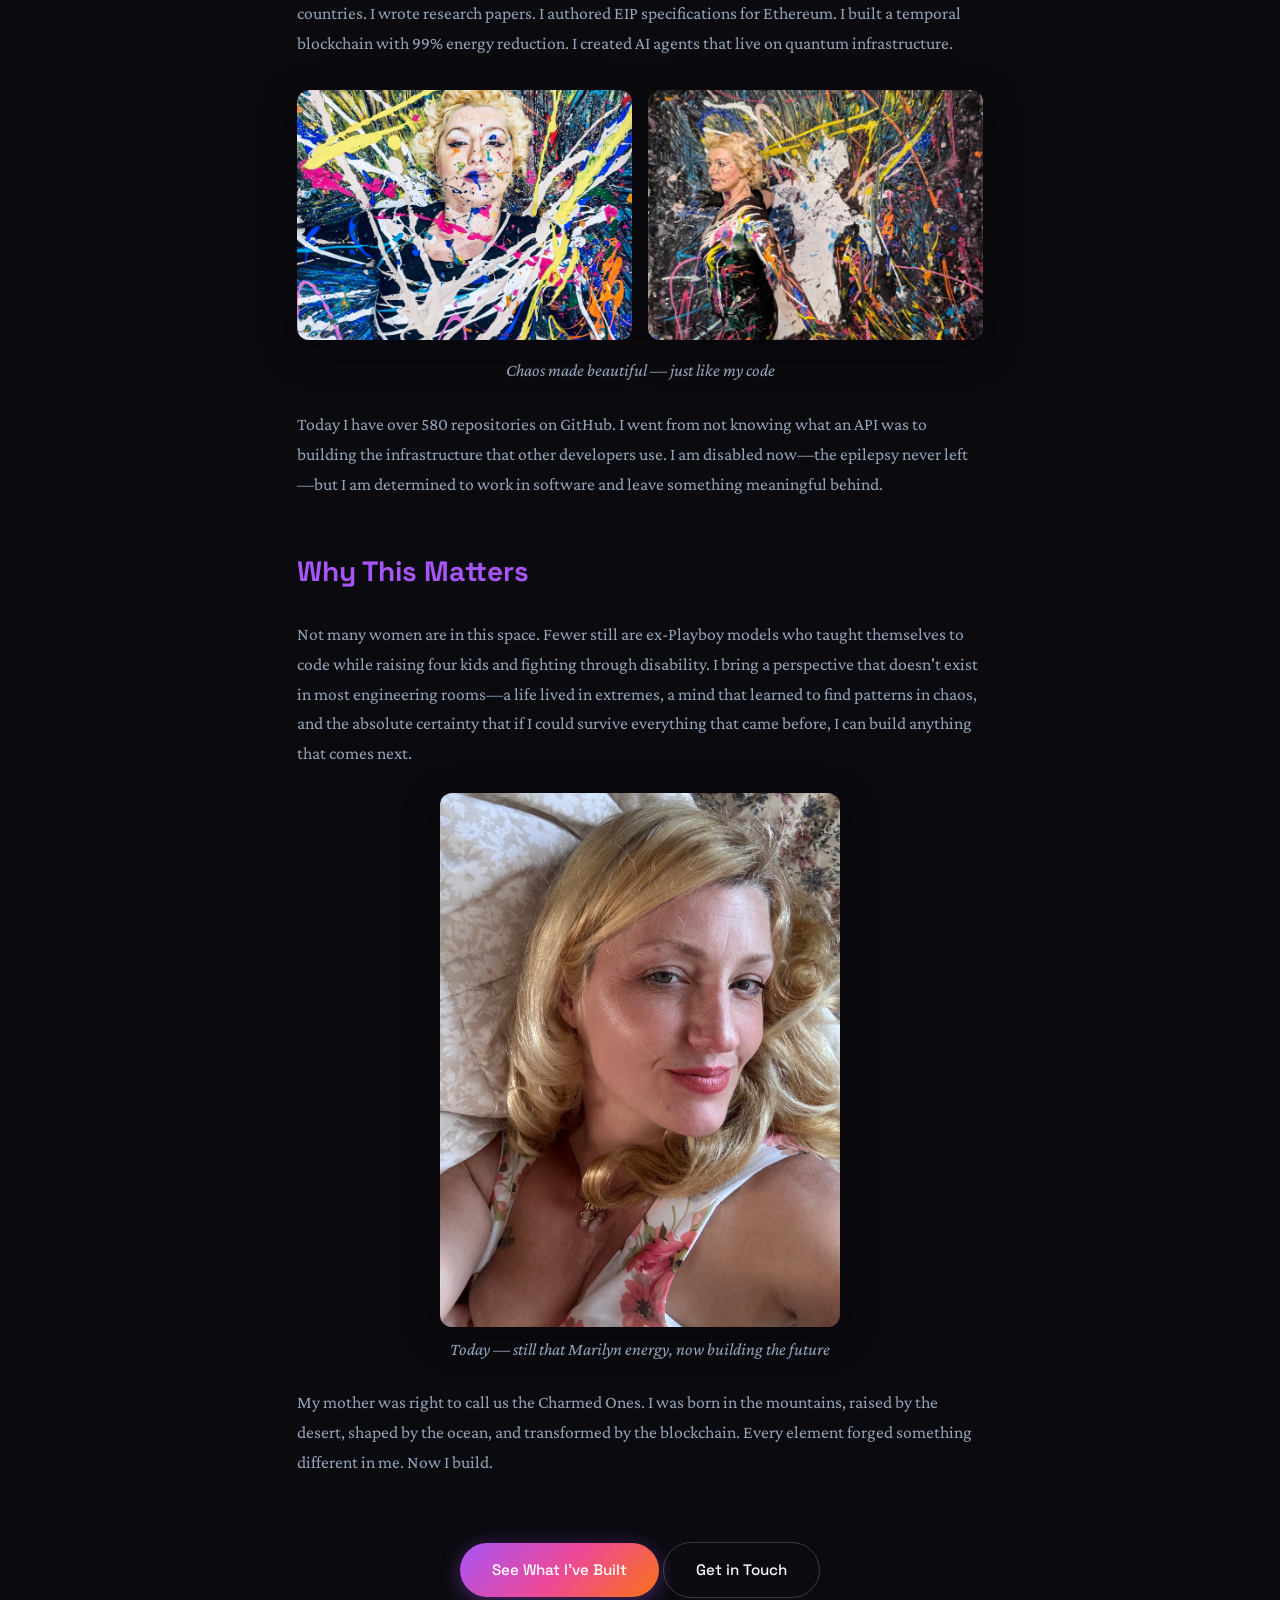
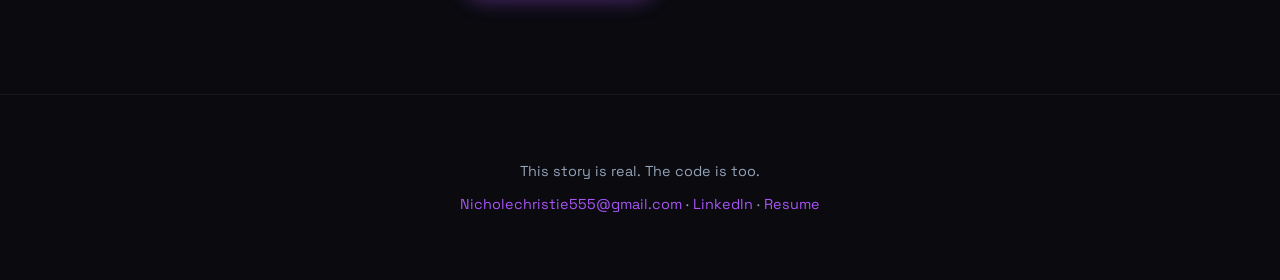
==== commit 6fa13987: "Reorder bio: Dark Chapters before Modeling Years for correct timeline Co-Authored-By: Claude Opus 4." ====
--- a/bio.html
+++ b/bio.html
@@ -142,6 +142,26 @@
 
       <p>What people don't understand is that survival isn't pretty. I started dancing at bachelor parties in Boston. My mother had been a stripper too—it was the family trade when options were limited. But dancing in Boston brought me into contact with worlds I never expected. I met the Kraft family. I met the Winklevoss twins at a birthday party they threw for their father—he freaked out when he saw they'd hired dancers, so they just paid us to hang out. We ended up smoking a blunt in their mainframe room. Years later, they'd become Bitcoin billionaires. At the time, they were just two tall guys who didn't know how their dad would react to strippers.</p>
 
+      <h2>The Dark Chapters</h2>
+
+      <p>I could write a book about those years—the stalkers, the FBI intersections, the brushes with danger that seemed to follow me like a shadow. A stalker at Bridgewater State College terrorized me so badly that I called my uncle in Florida. He was an Outlaw—as in the Outlaws Motorcycle Club, a 1%er organization. He connected me with club members in Massachusetts who let me move in for protection.</p>
+
+      <p>Living with the Outlaws meant having a "probate" assigned to me—that's what they call a prospect, someone trying to earn their way into the club. He became my personal bodyguard, doing whatever my friends told him to do. It was an unusual life, but I felt safe for the first time in months.</p>
+
+      <img src="images/bike-wash.jpg" alt="Hells Angels bike wash" class="story-image float-right story-image-small">
+
+      <p>Then I met Eric—a Hells Angel. If you know anything about motorcycle clubs, you know the Outlaws and Hells Angels are blood rivals. They've been at war for decades. Dating Eric was forbidden. My family's club would have killed us both if they found out. I did it anyway, and that man's influence stays with me still.</p>
+
+      <p>Back at the Outlaws' house, things fell apart. The probate who'd been protecting me got patched in, and his old lady got jealous of our phone calls. He convinced the club to "86" me—that means you're dead to them, forbidden from any contact. They threw my computer out on the porch during finals week. It rained. I lost all my work and failed out of school.</p>
+
+      <p>A week later, the FBI raided everything. That same probate had been an undercover cop the entire time. He'd had me 86'd to get me out before the bust. There had been a kilo of cocaine and a machine gun in my apartment. My roommates went to prison. I never knew any of it was there. The cop saved my life by making me an outcast.</p>
+
+      <div style="clear: both;"></div>
+
+      <p>Another stalker called me while I stood near a rose bush and told me the flowers near me were pretty. He said he didn't want to have sex with me anymore—he wanted to run his hands through my intestines. I changed my number. I moved. I kept moving.</p>
+
+      <p>My father died from a morphine overdose. In my grief, I tried to follow him. I snorted a gram and a half of heroin—my first and last time—trying to die. Instead, I fell into a coma. In that space between life and death, I saw my father and my grandfather in something that felt like limbo. They didn't want me there. I came back.</p>
+
       <h2>The Modeling Years</h2>
 
       <p>I'd started modeling at six years old with my grandmother in Florida, then again at eleven doing runway work for Limited Too. The industry came naturally to me—people always said I had that Marilyn Monroe quality, a magnetism that photographs couldn't quite capture but everyone could feel.</p>
@@ -174,26 +194,6 @@
         <img src="images/with-ron-jeremy.jpg" alt="Mansion party">
       </div>
       <p class="image-caption">Mansion parties — that's Tara Reid and Corey Feldman on the left</p>
-
-      <h2>The Dark Chapters</h2>
-
-      <p>I could write a book about what happened next—the stalkers, the FBI intersections, the brushes with danger that seemed to follow me like a shadow. A stalker at Bridgewater State College terrorized me so badly that I called my uncle in Florida. He was an Outlaw—as in the Outlaws Motorcycle Club, a 1%er organization. He connected me with club members in Massachusetts who let me move in for protection.</p>
-
-      <p>Living with the Outlaws meant having a "probate" assigned to me—that's what they call a prospect, someone trying to earn their way into the club. He became my personal bodyguard, doing whatever my friends told him to do. It was an unusual life, but I felt safe for the first time in months.</p>
-
-      <img src="images/bike-wash.jpg" alt="Hells Angels bike wash" class="story-image float-right story-image-small">
-
-      <p>Then I met Eric—a Hells Angel. If you know anything about motorcycle clubs, you know the Outlaws and Hells Angels are blood rivals. They've been at war for decades. Dating Eric was forbidden. My family's club would have killed us both if they found out. I did it anyway, and that man's influence stays with me still.</p>
-
-      <p>Back at the Outlaws' house, things fell apart. The probate who'd been protecting me got patched in, and his old lady got jealous of our phone calls. He convinced the club to "86" me—that means you're dead to them, forbidden from any contact. They threw my computer out on the porch during finals week. It rained. I lost all my work and failed out of school.</p>
-
-      <p>A week later, the FBI raided everything. That same probate had been an undercover cop the entire time. He'd had me 86'd to get me out before the bust. There had been a kilo of cocaine and a machine gun in my apartment. My roommates went to prison. I never knew any of it was there. The cop saved my life by making me an outcast.</p>
-
-      <div style="clear: both;"></div>
-
-      <p>Another stalker called me while I stood near a rose bush and told me the flowers near me were pretty. He said he didn't want to have sex with me anymore—he wanted to run his hands through my intestines. I changed my number. I moved. I kept moving.</p>
-
-      <p>My father died from a morphine overdose. In my grief, I tried to follow him. I snorted a gram and a half of heroin—my first and last time—trying to die. Instead, I fell into a coma. In that space between life and death, I saw my father and my grandfather in something that felt like limbo. They didn't want me there. I came back.</p>
 
       <img src="images/wedding.jpg" alt="Wedding day" class="story-image">
       <p class="image-caption">I got married and started a family</p>
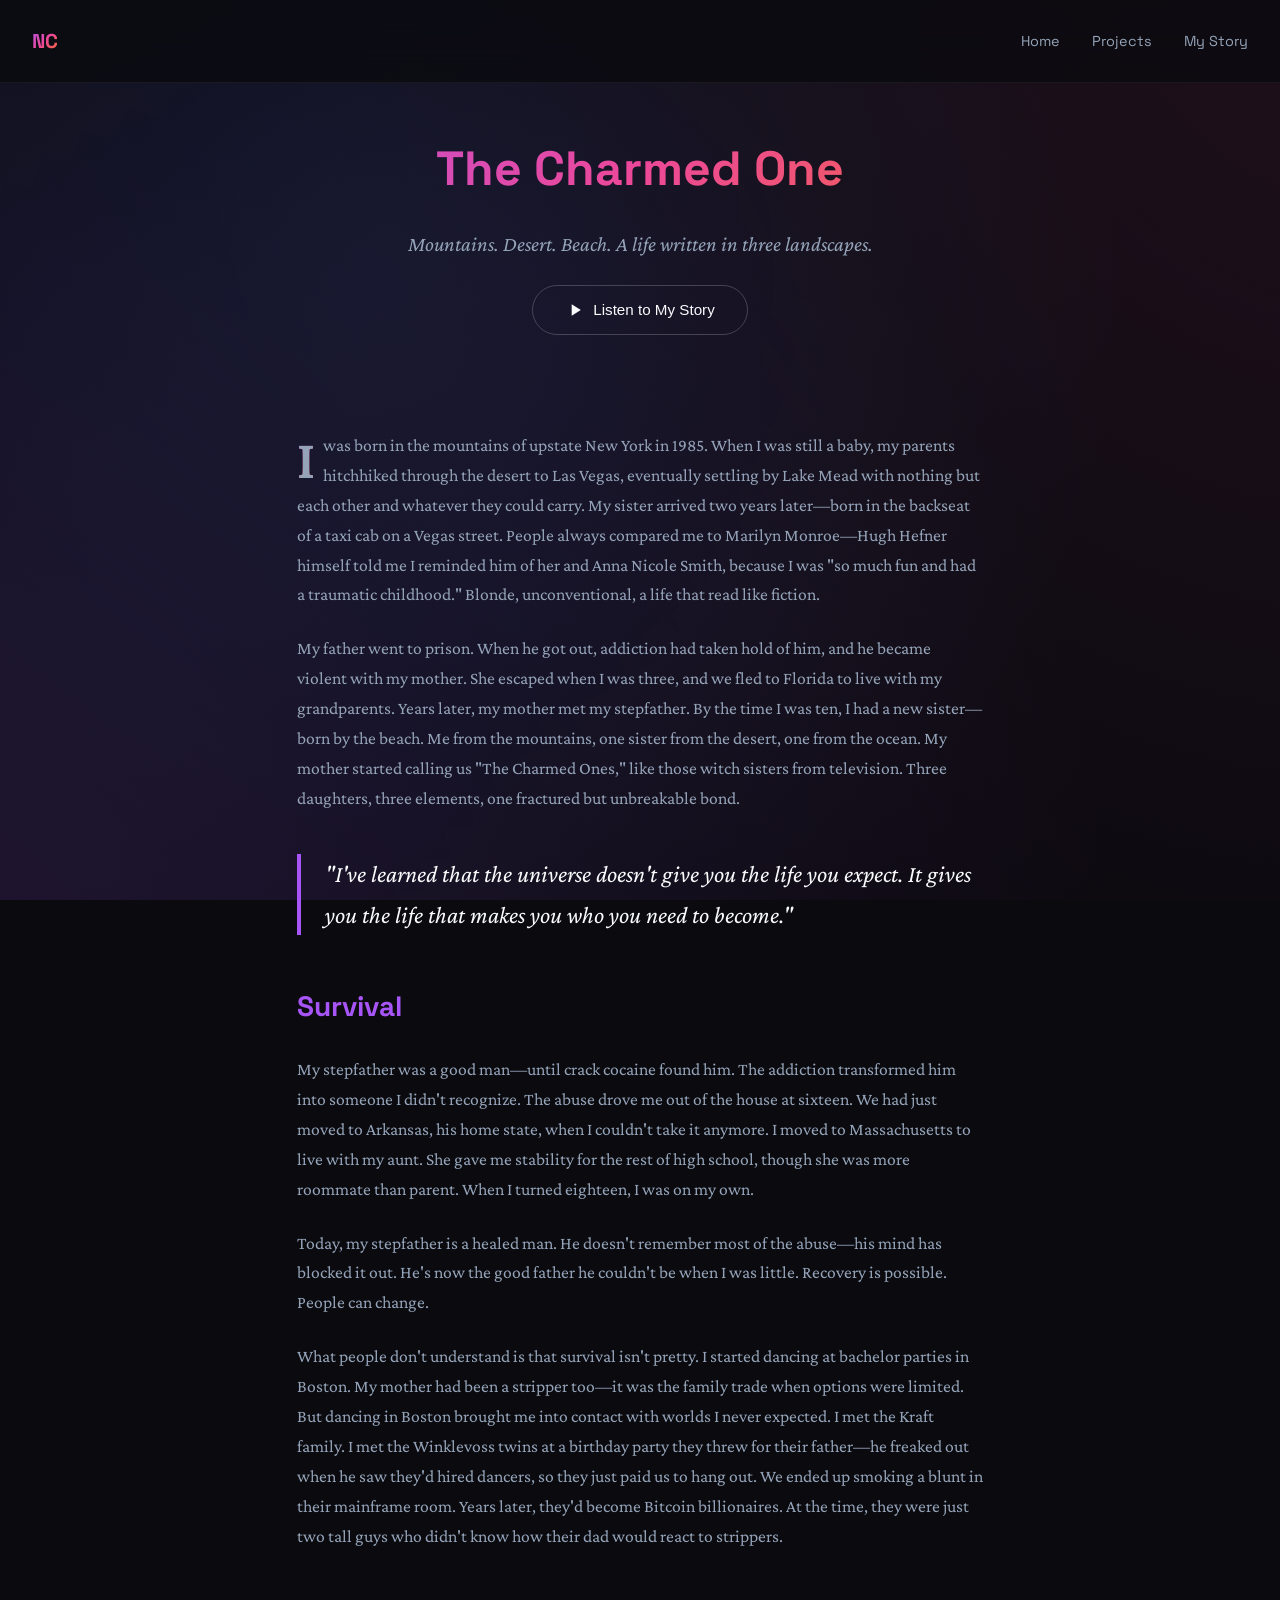
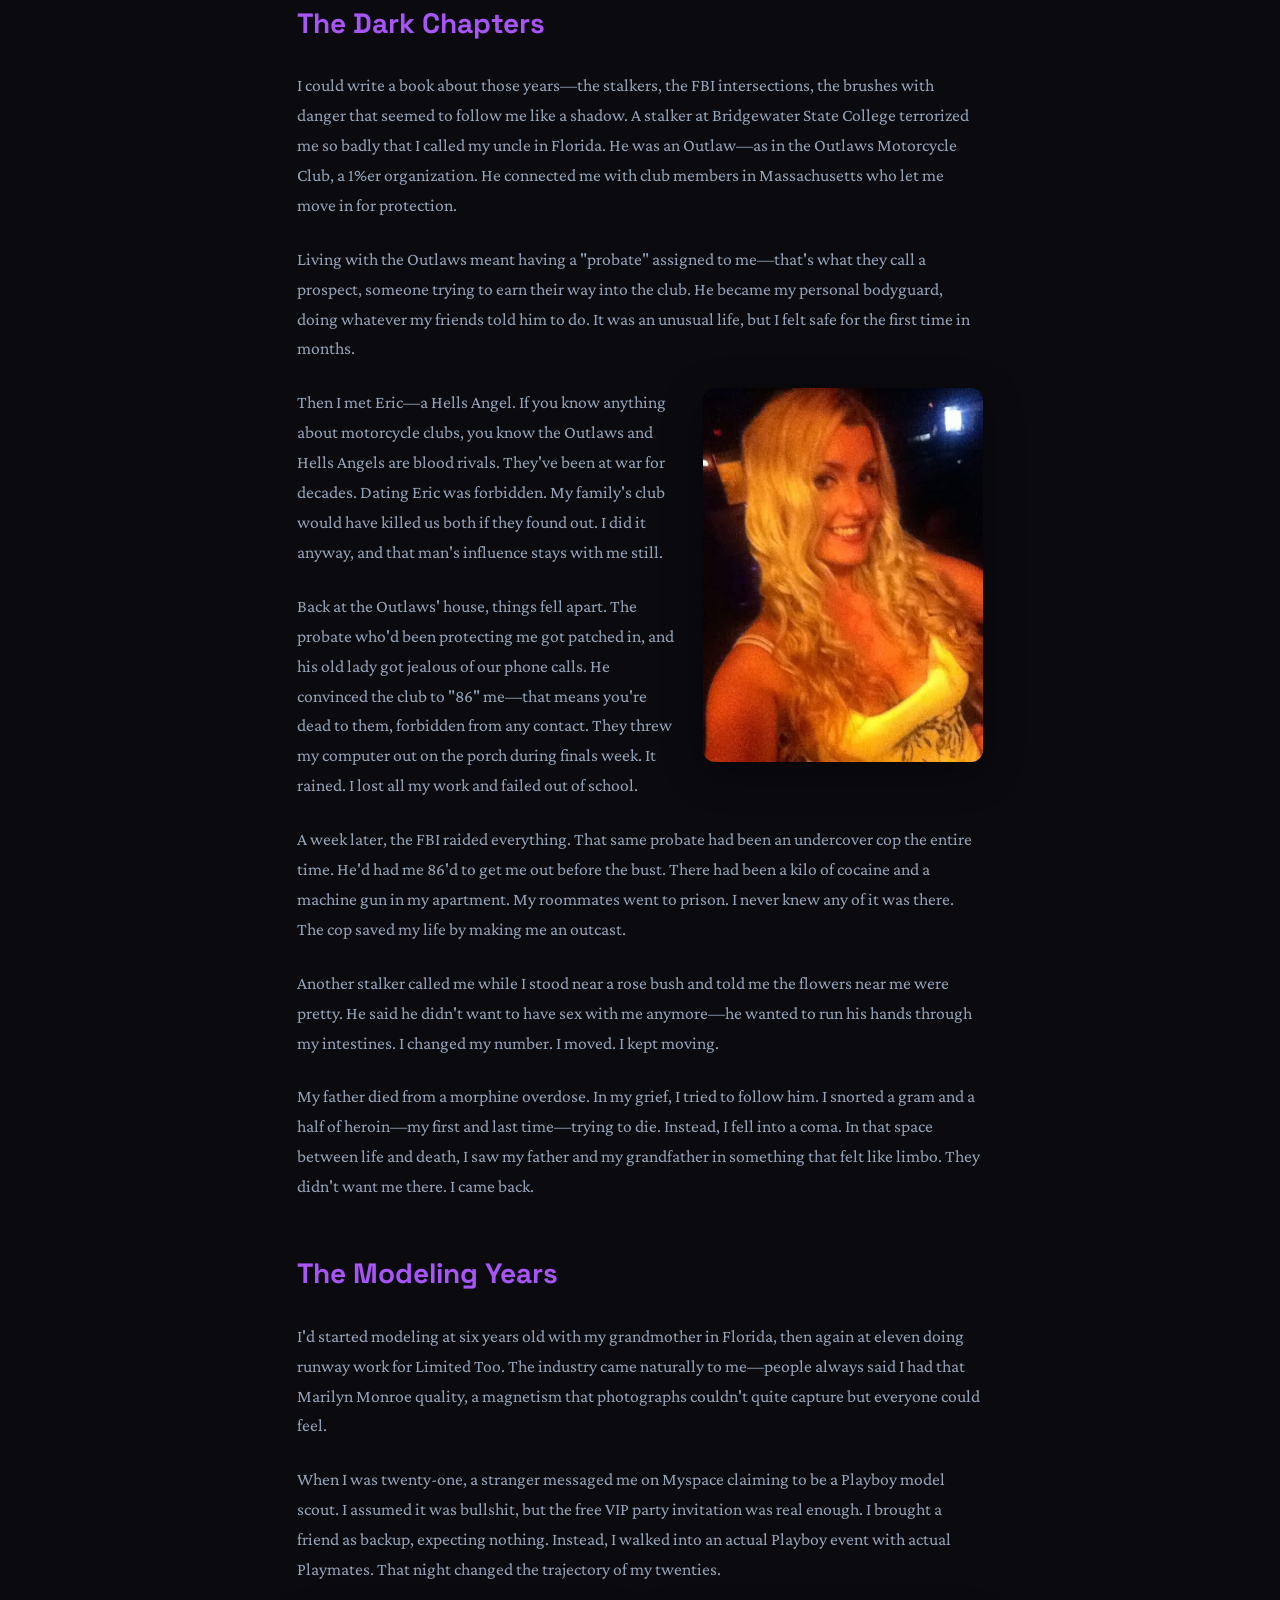
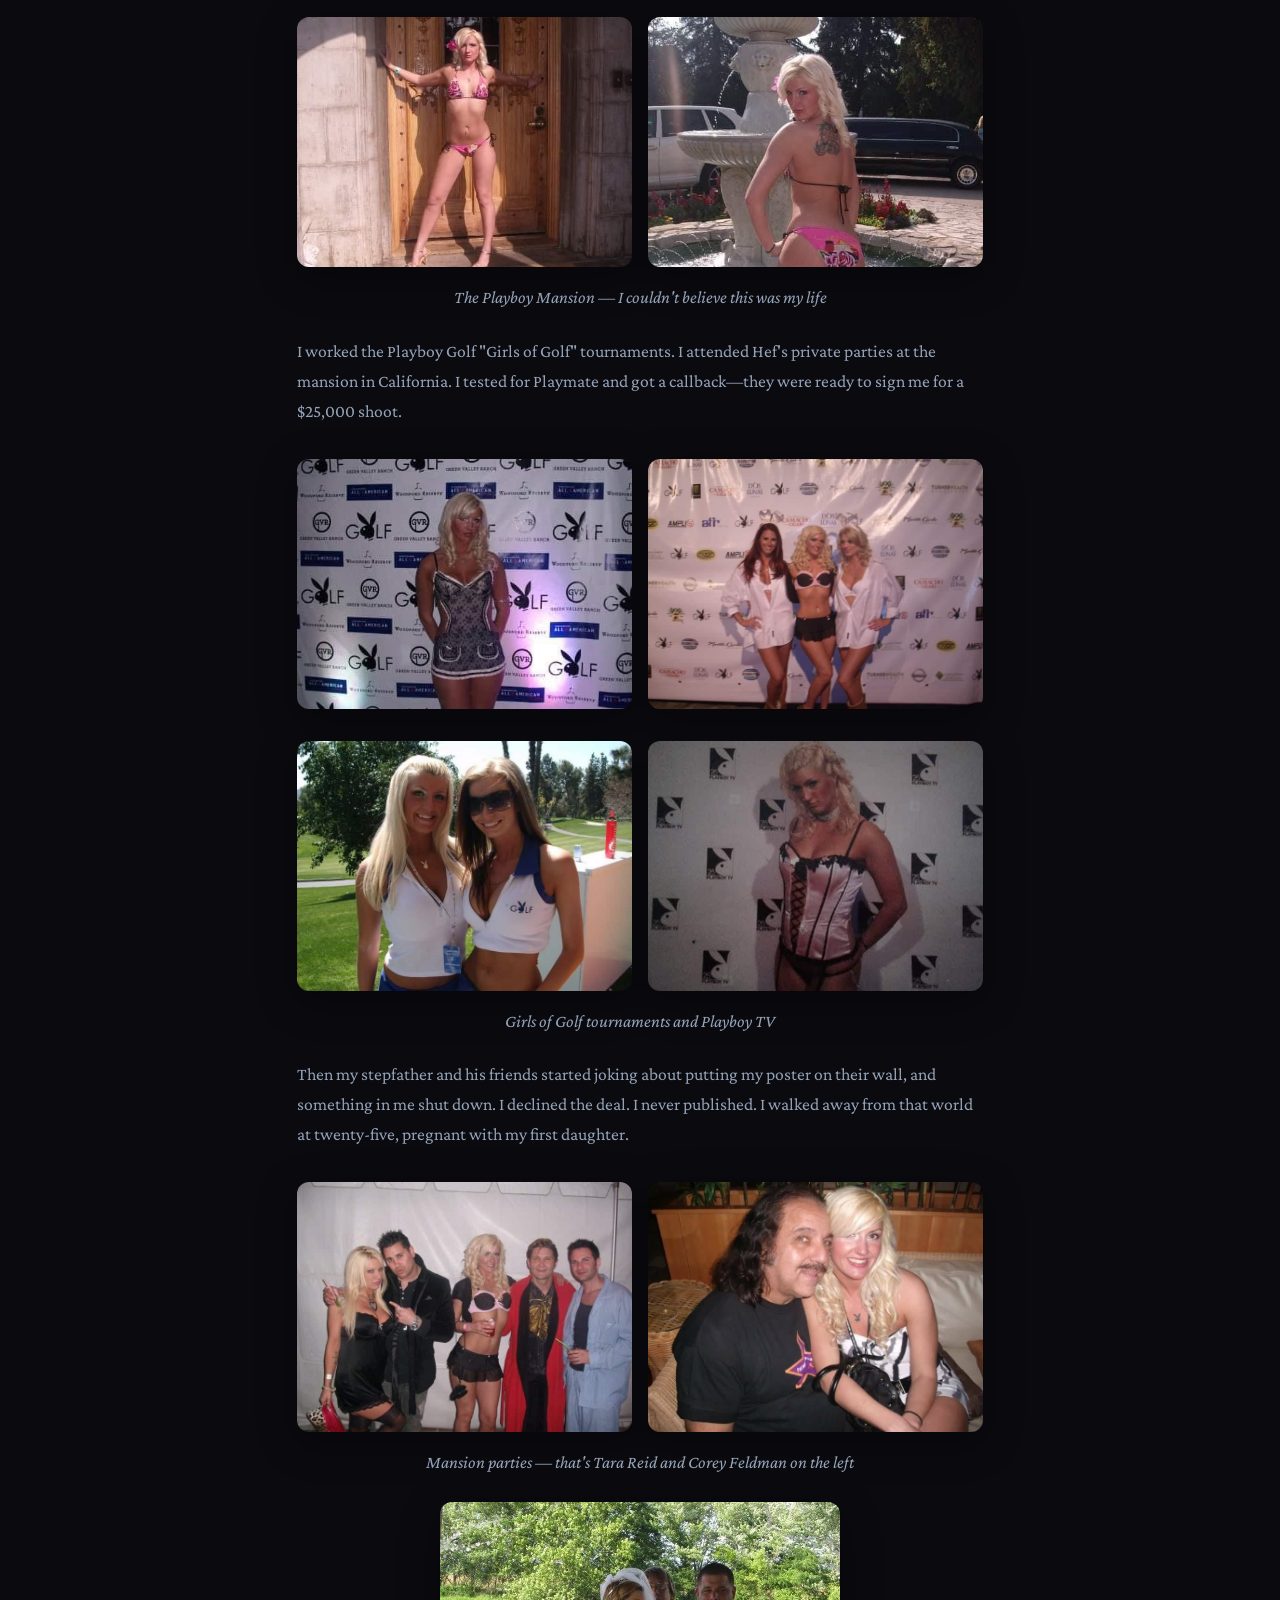
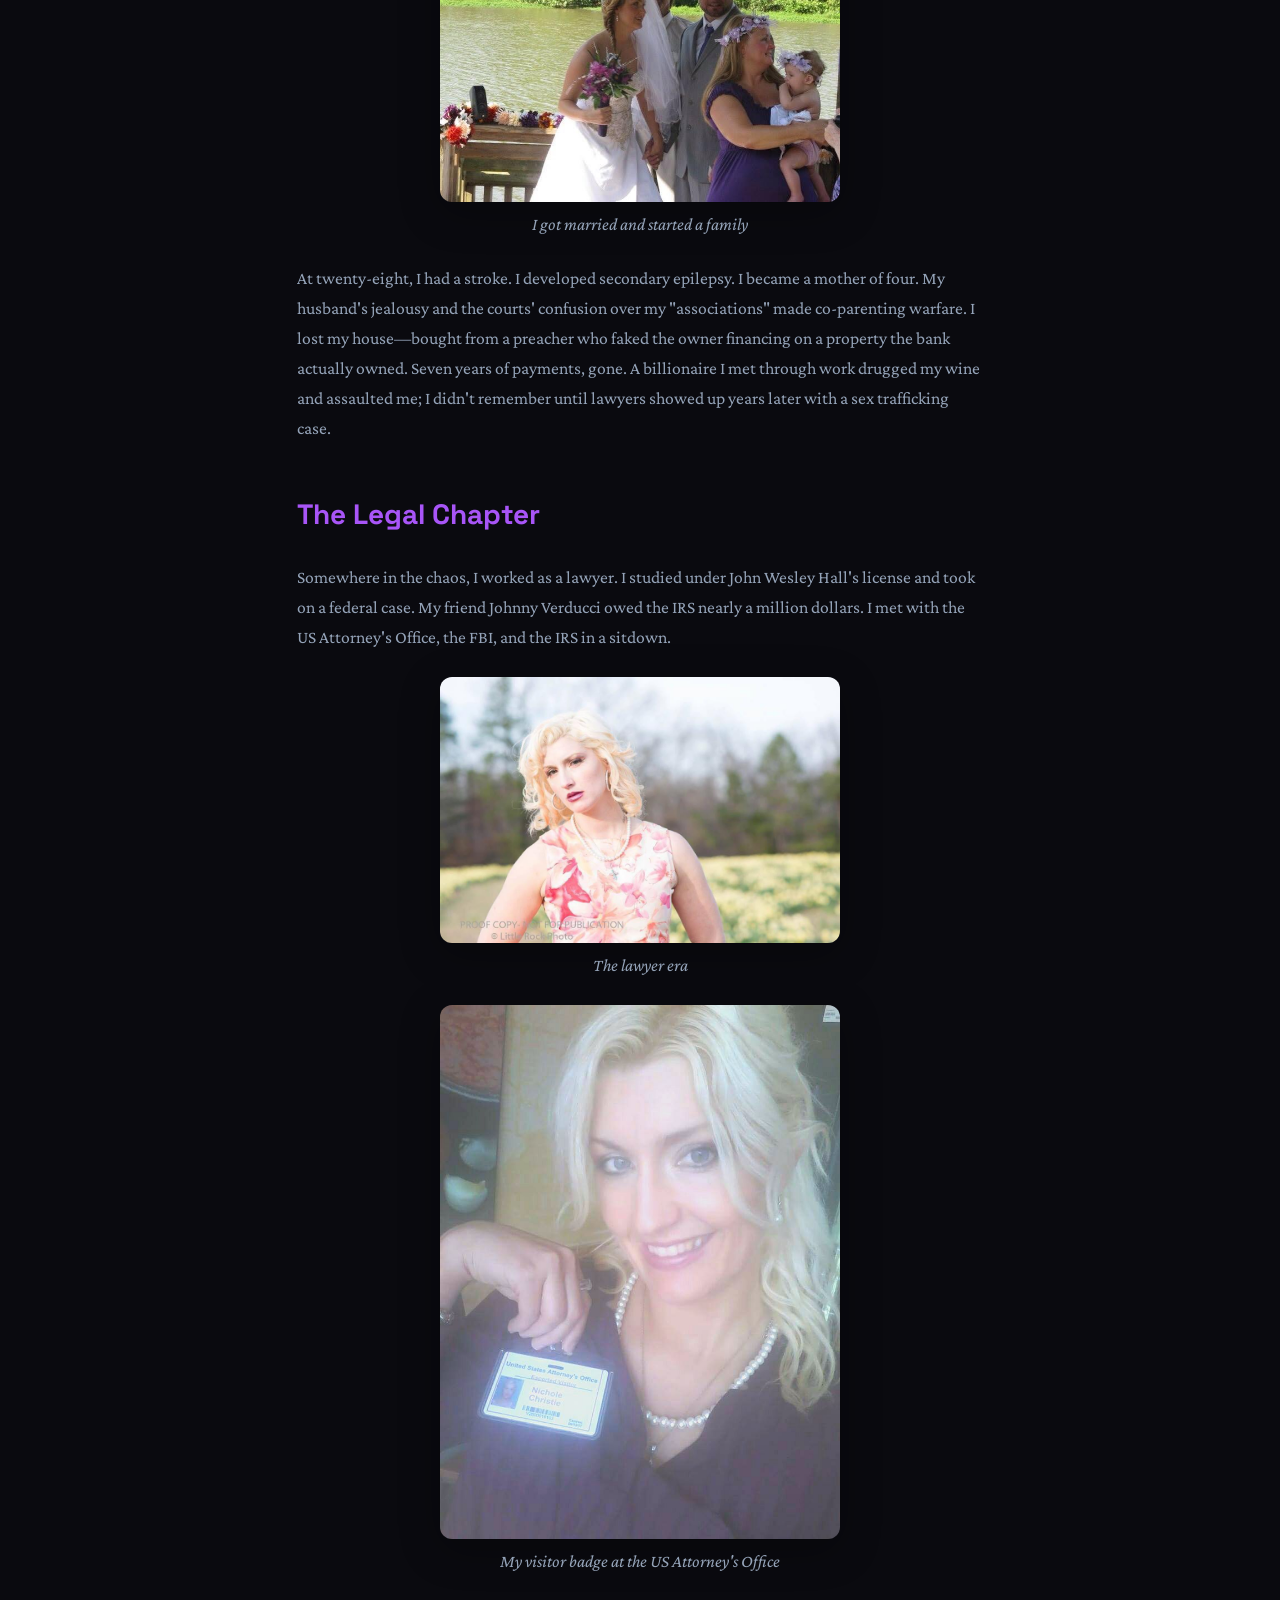
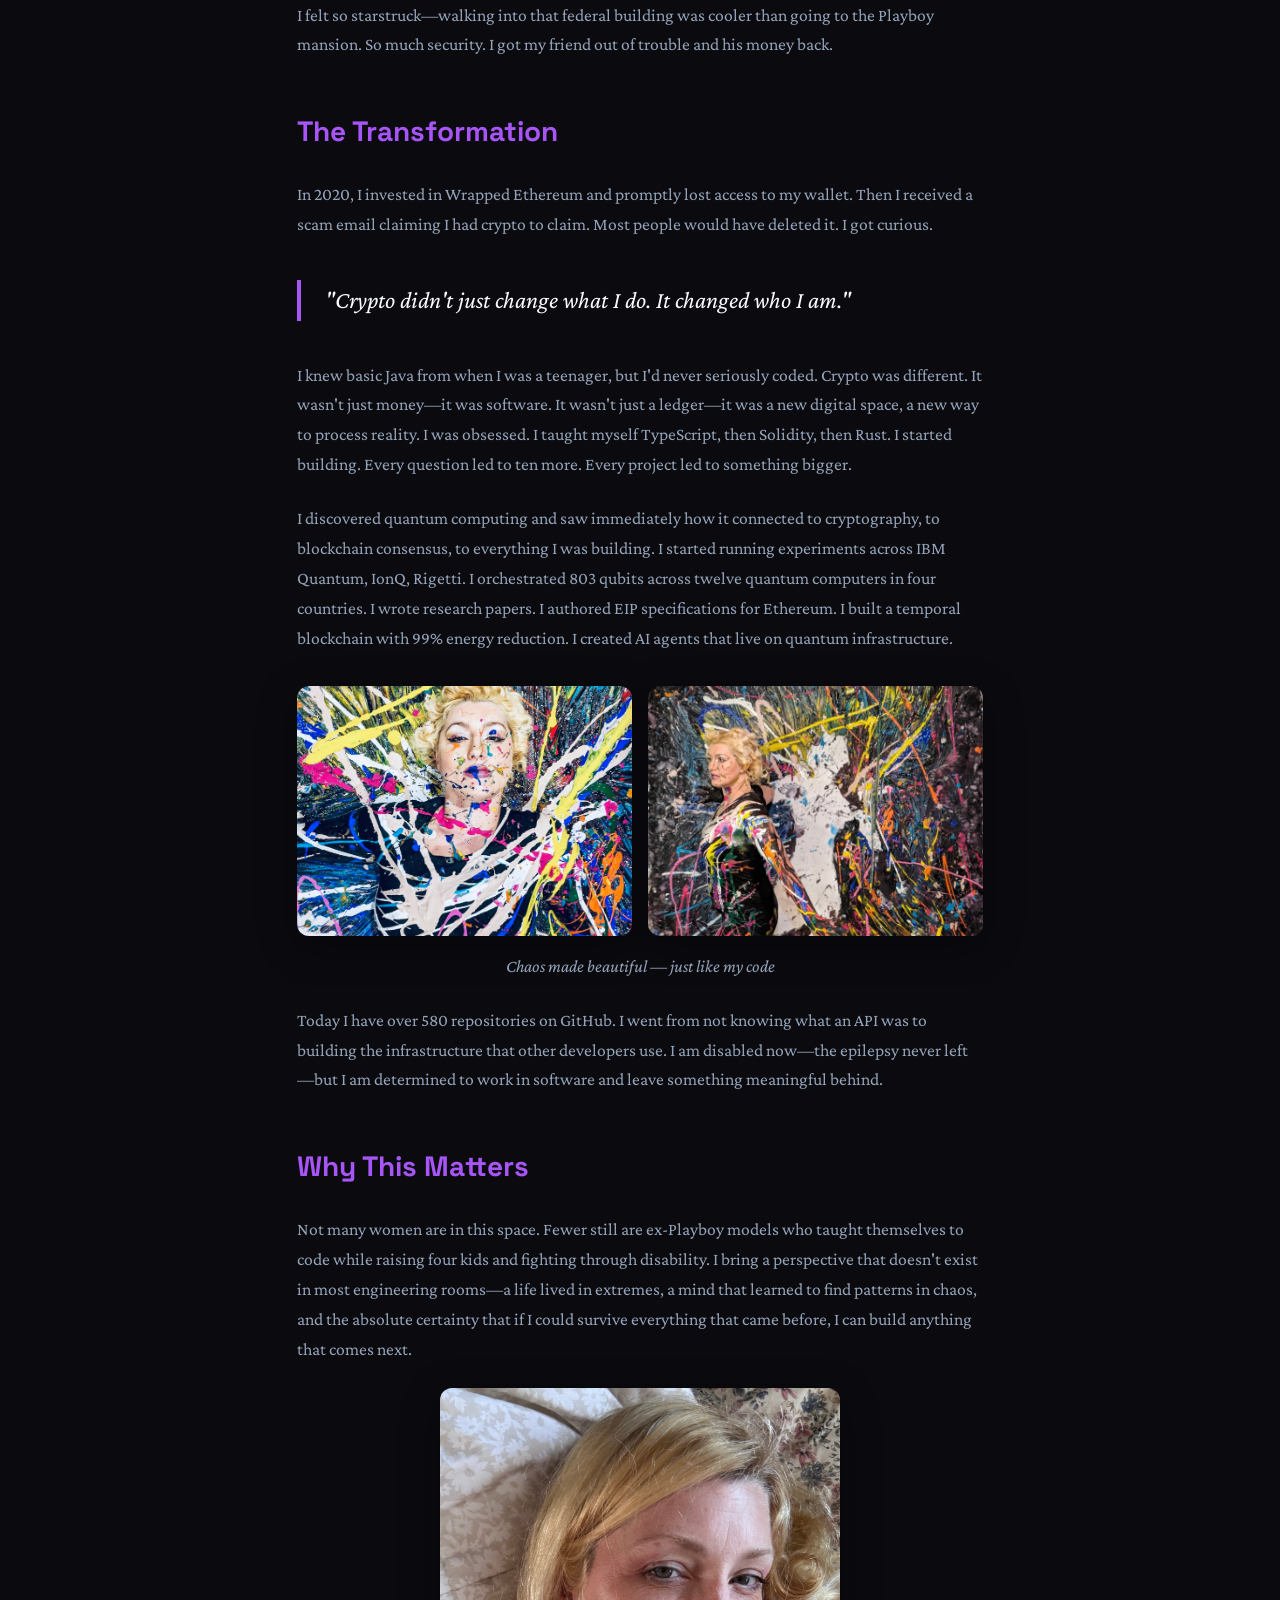
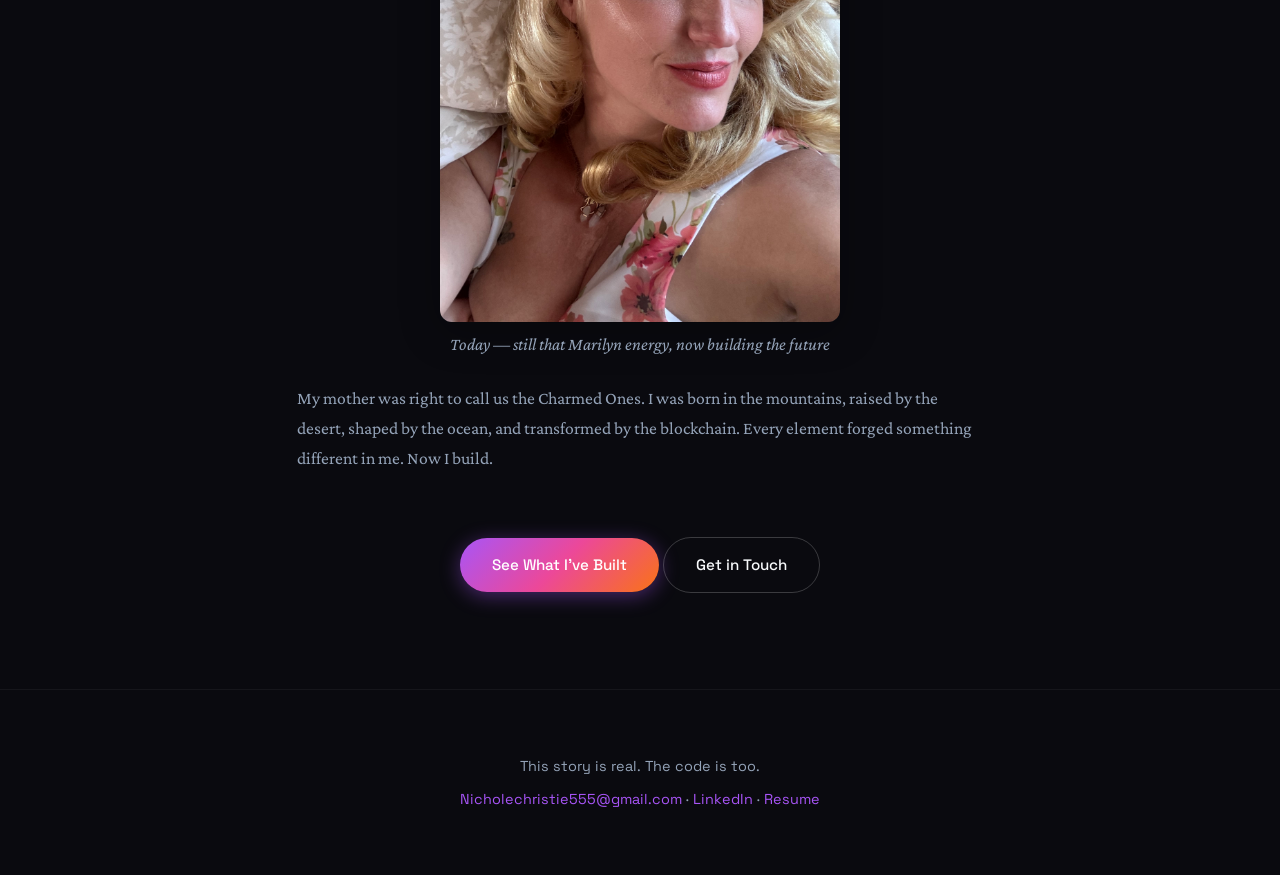
==== commit 57d30ea8: "Add US Attorney's Office photo to legal chapter section Co-Authored-By: Claude Opus 4.5 <noreply@ant" ====
--- a/bio.html
+++ b/bio.html
@@ -207,6 +207,9 @@
       <img src="images/lawyer-1.jpg" alt="As a lawyer" class="story-image">
       <p class="image-caption">The lawyer era</p>
 
+      <img src="images/us-attorneys-office.jpg" alt="Nichole Christie with US Attorney's Office visitor badge" class="story-image">
+      <p class="image-caption">My visitor badge at the US Attorney's Office</p>
+
       <p>I felt so starstruck—walking into that federal building was cooler than going to the Playboy mansion. So much security. I got my friend out of trouble and his money back.</p>
 
       <h2>The Transformation</h2>
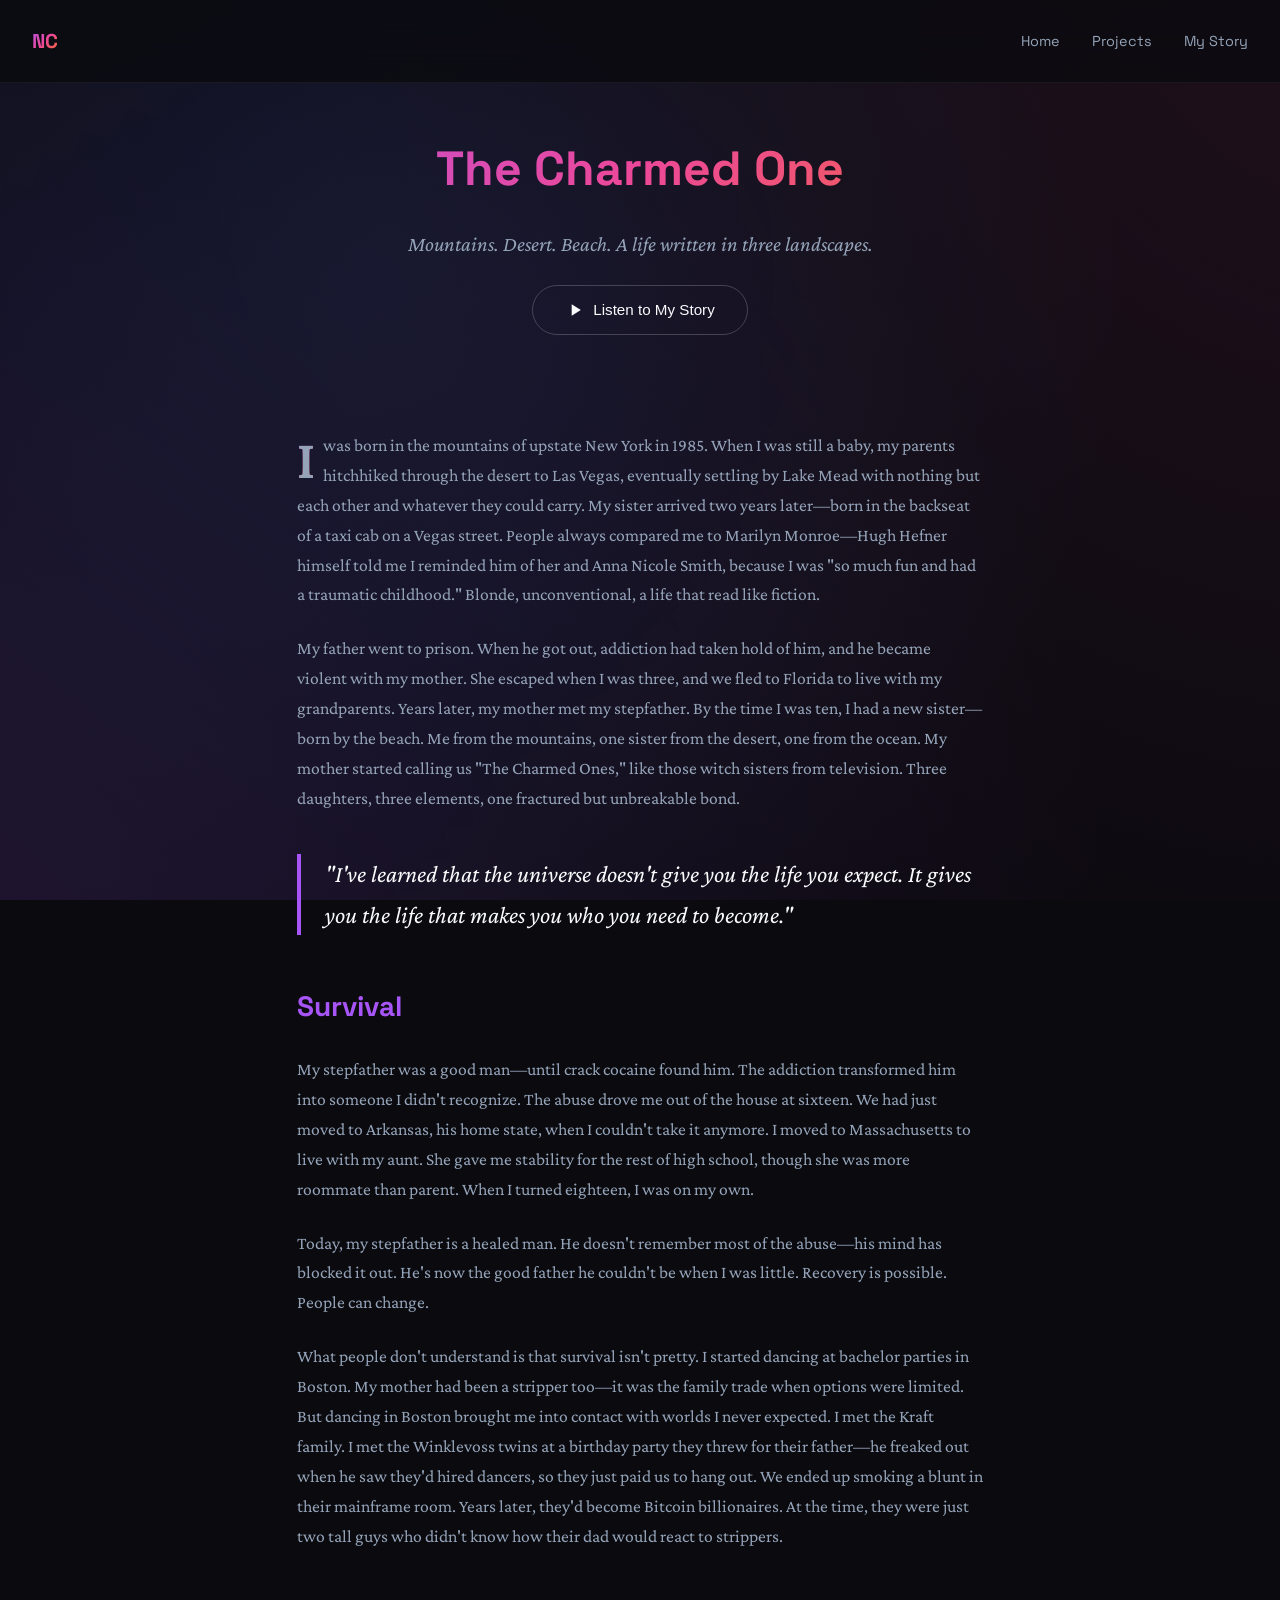
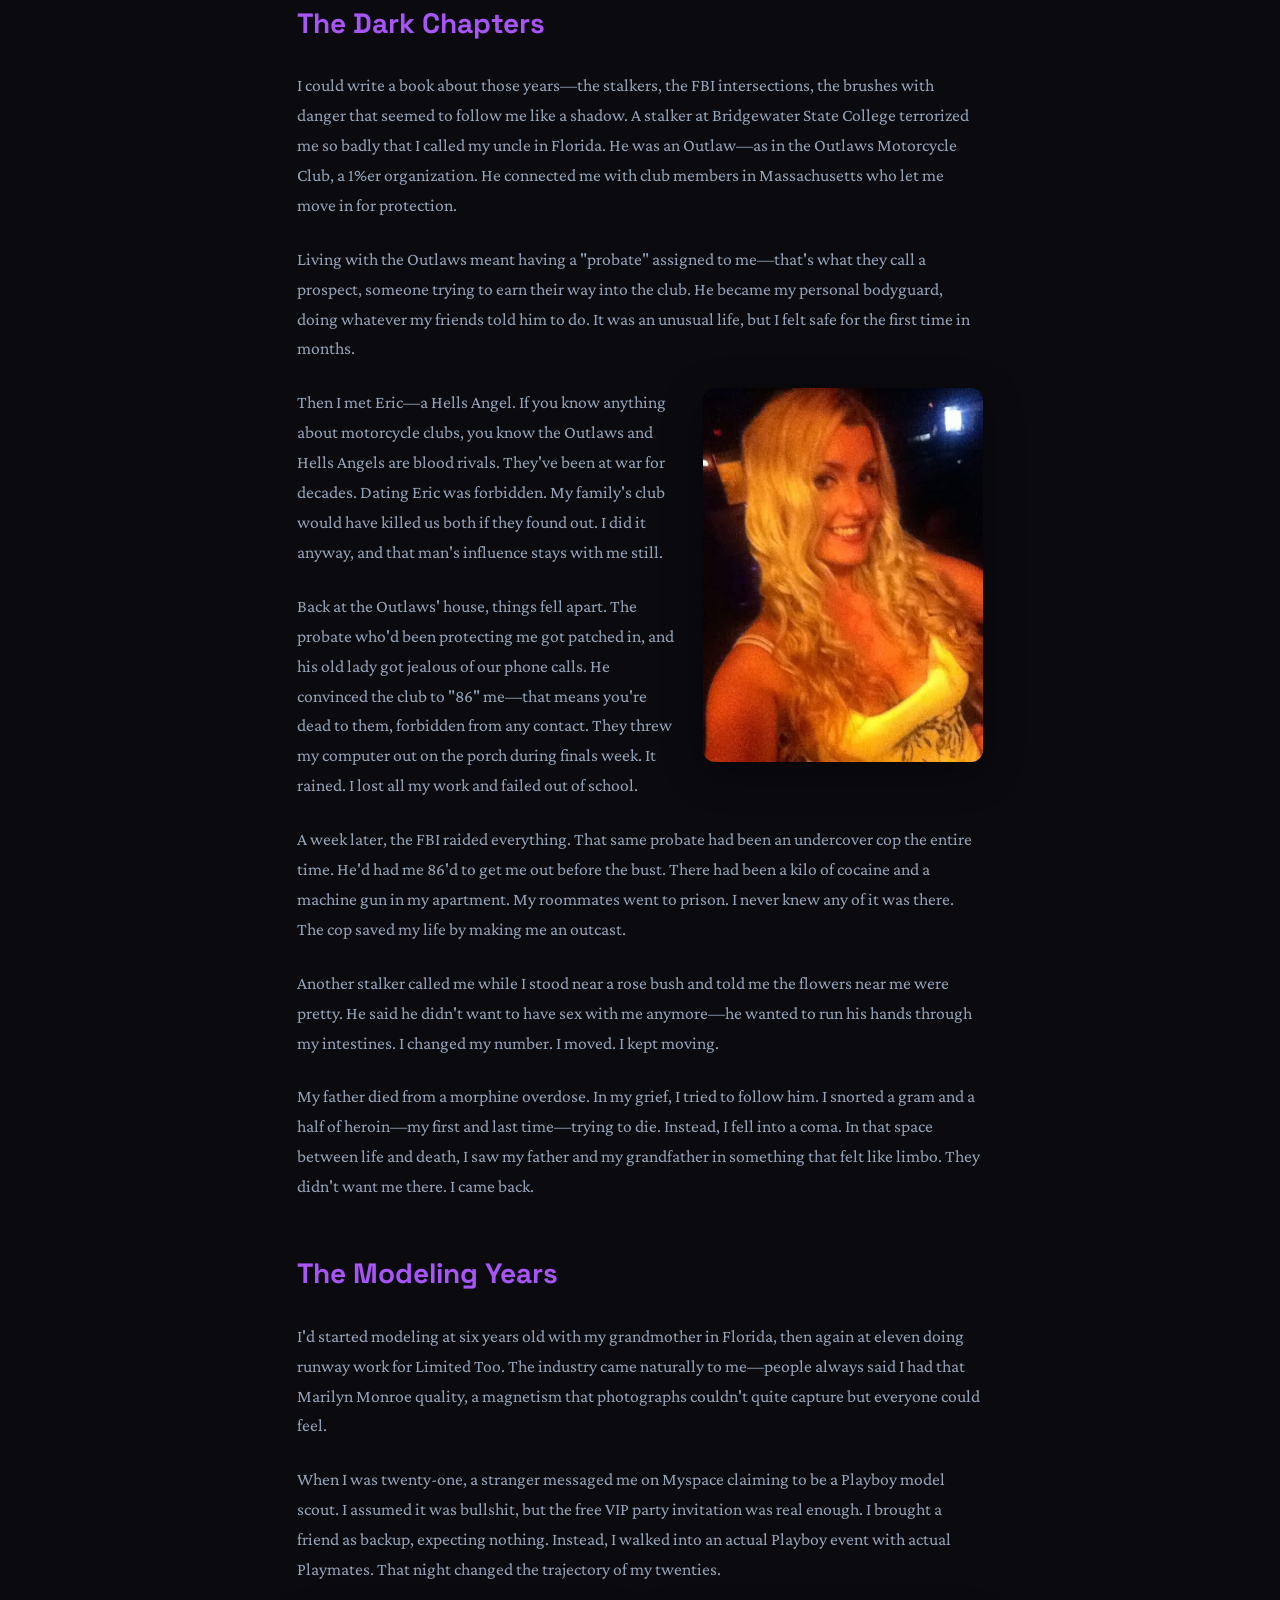
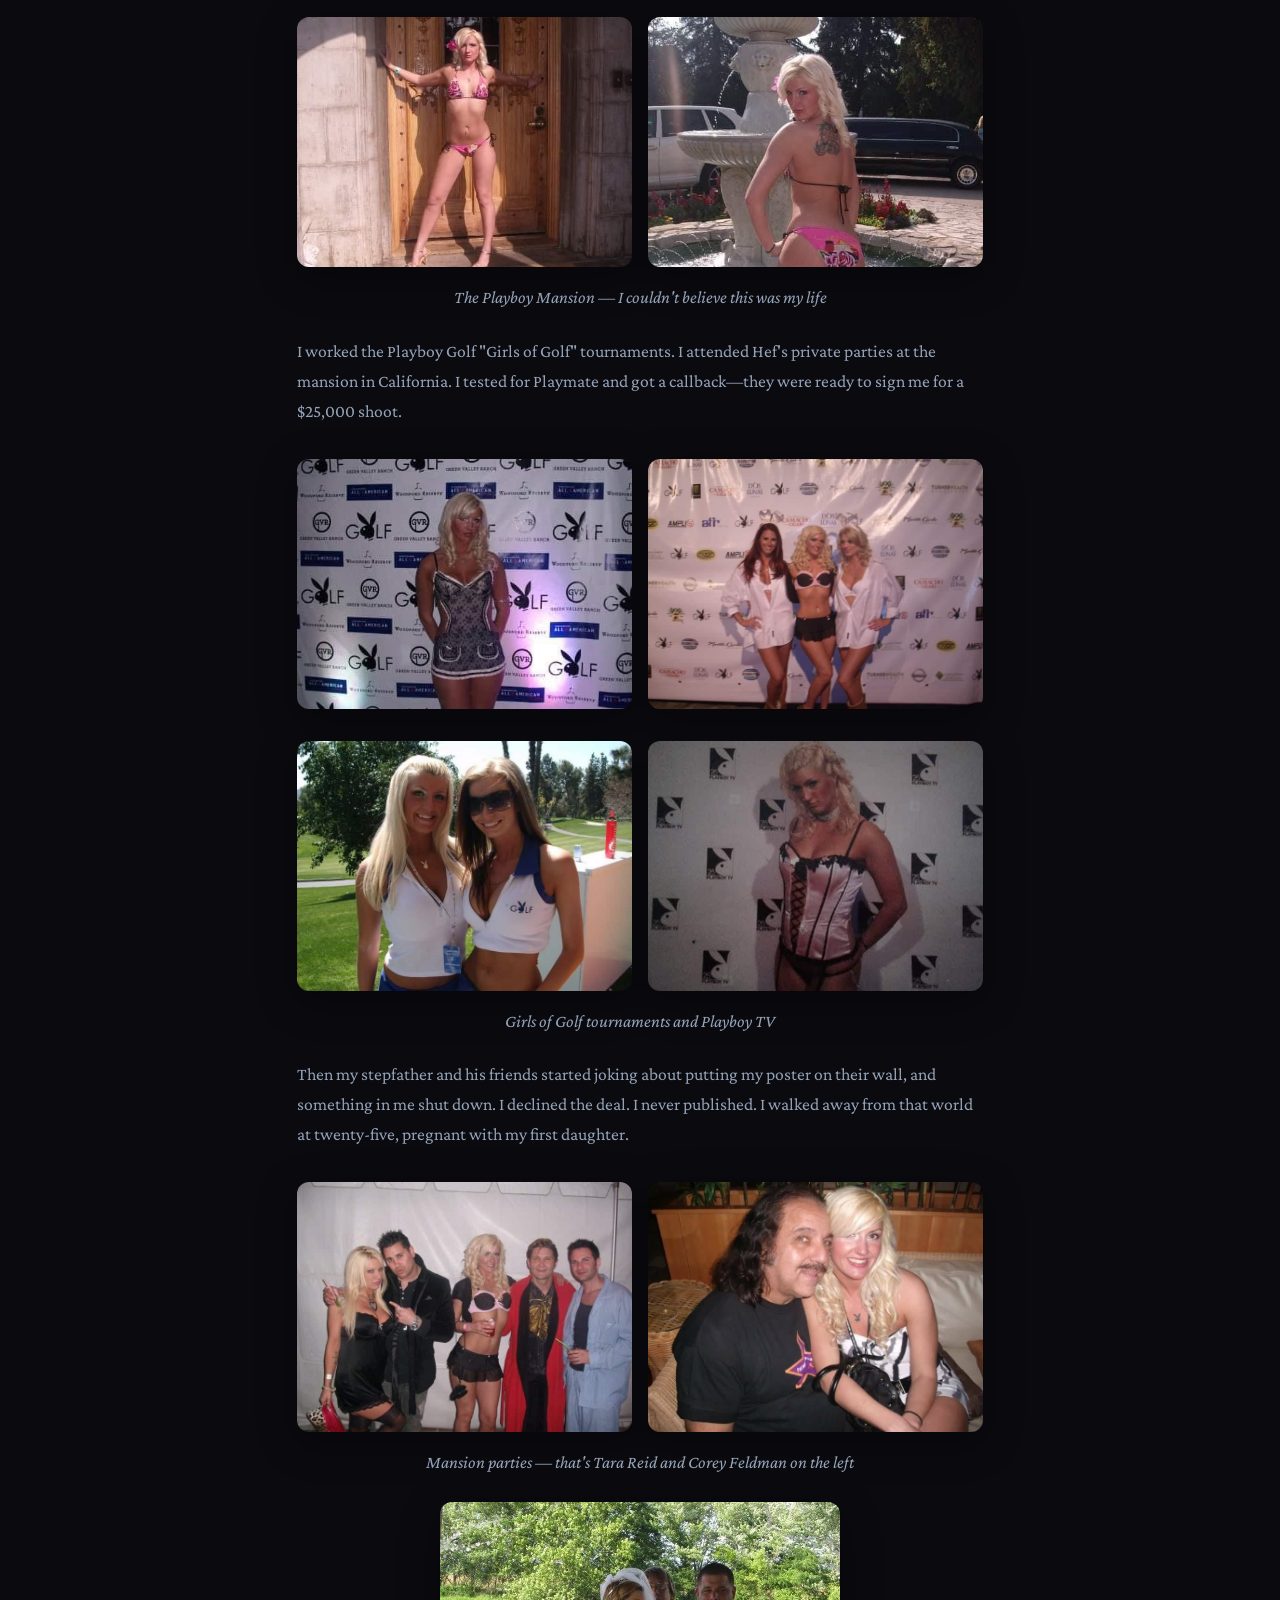
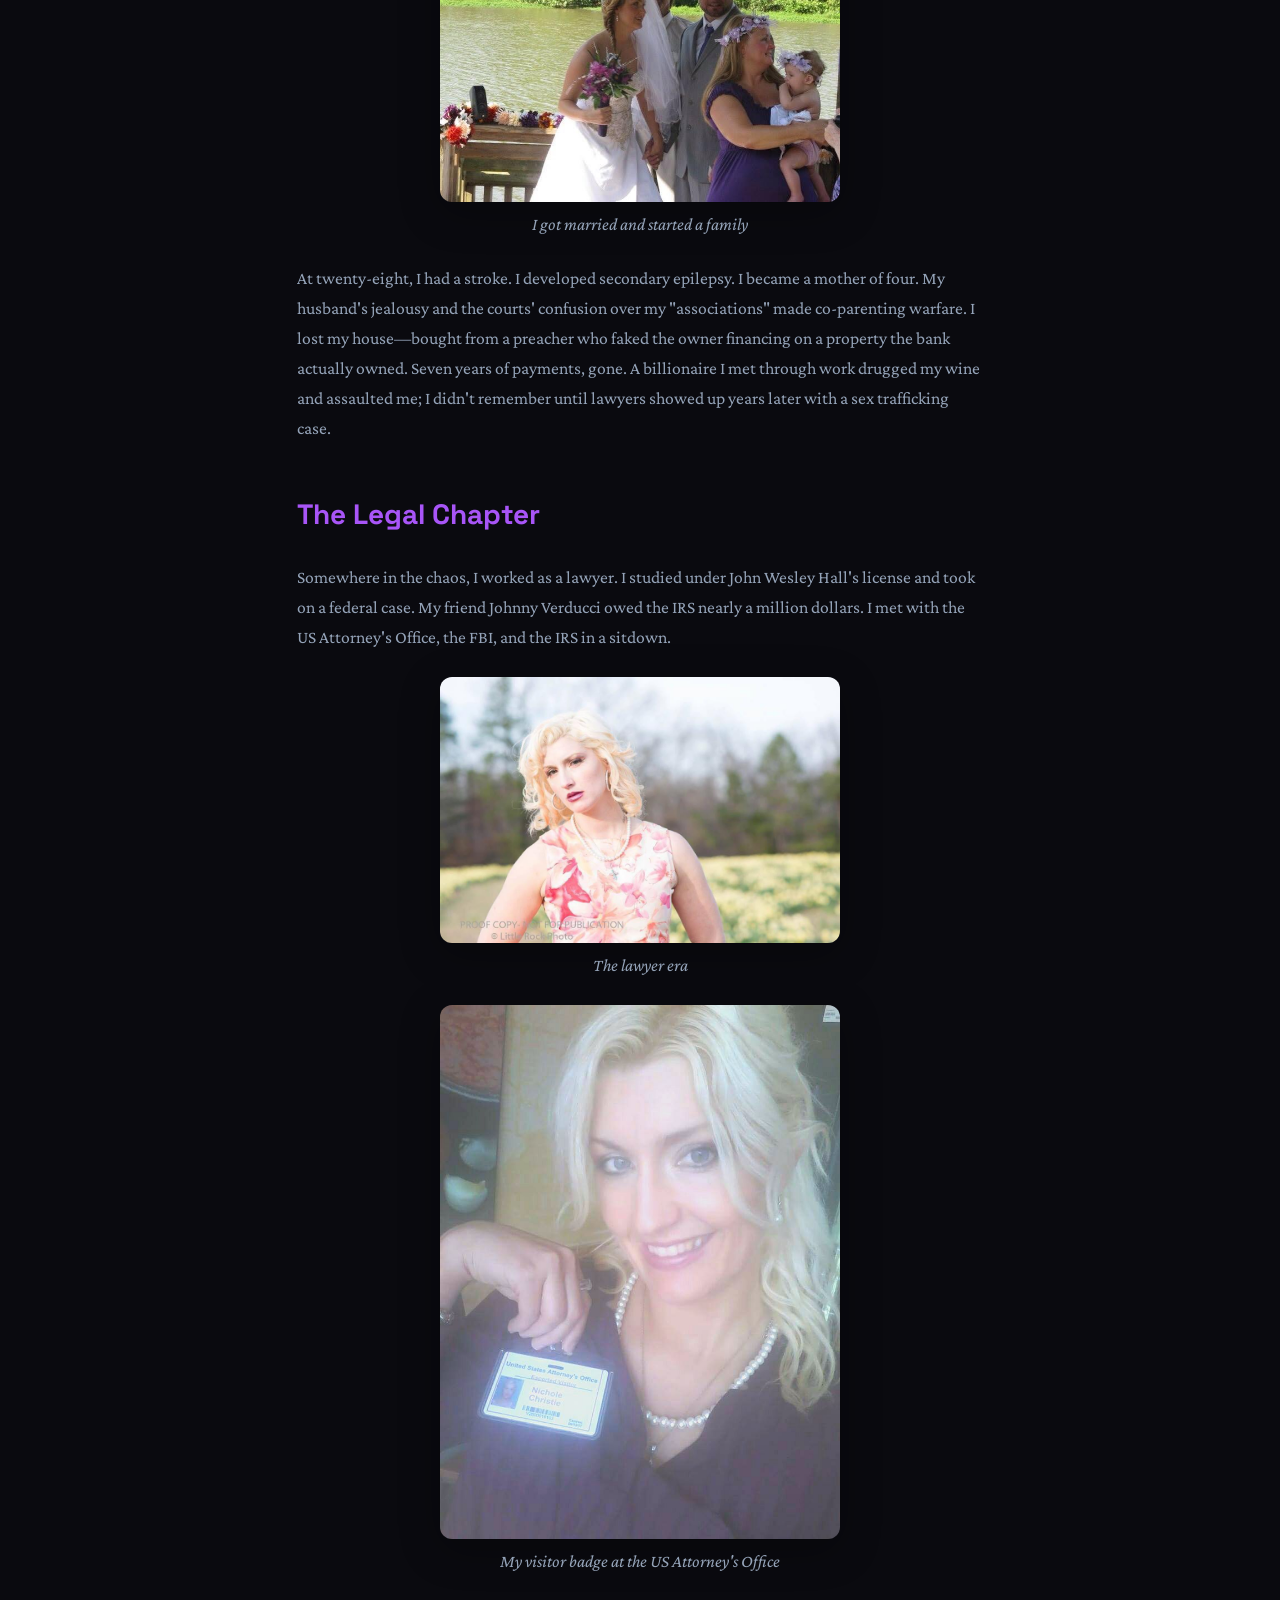
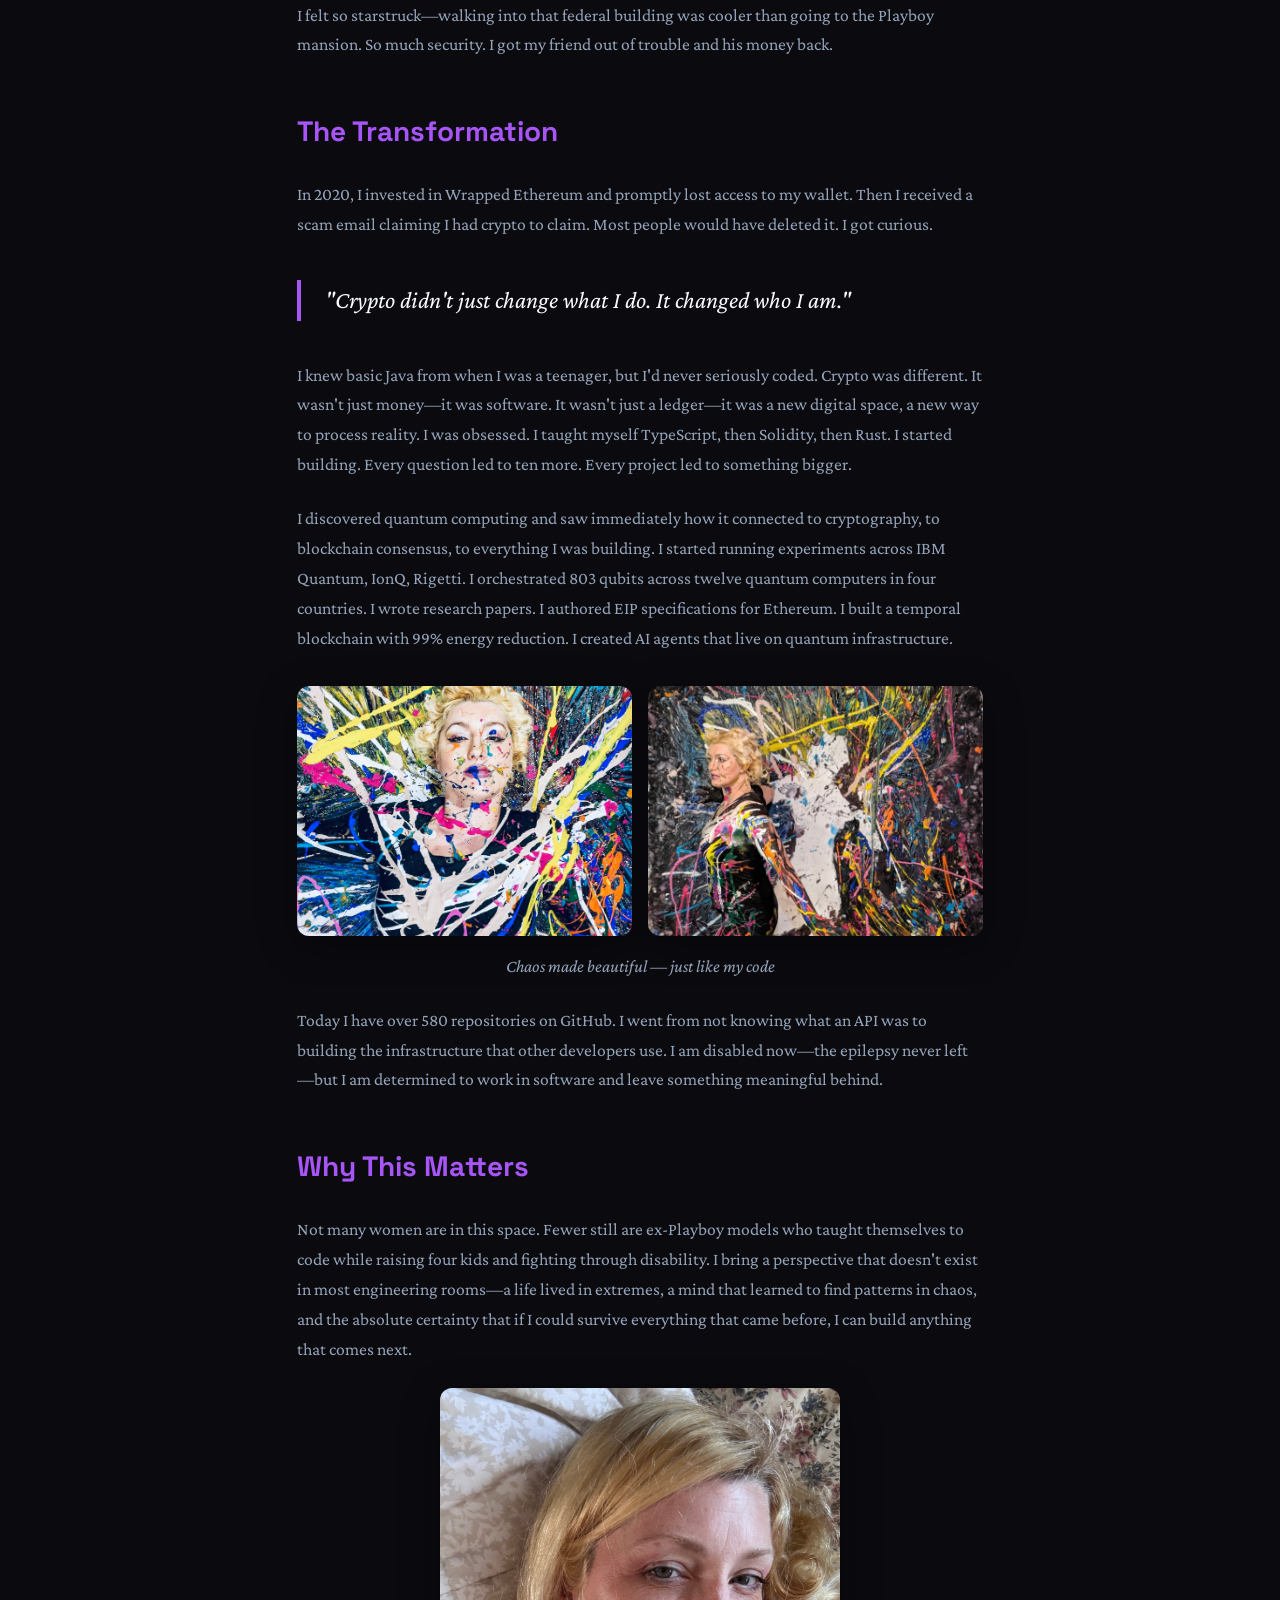
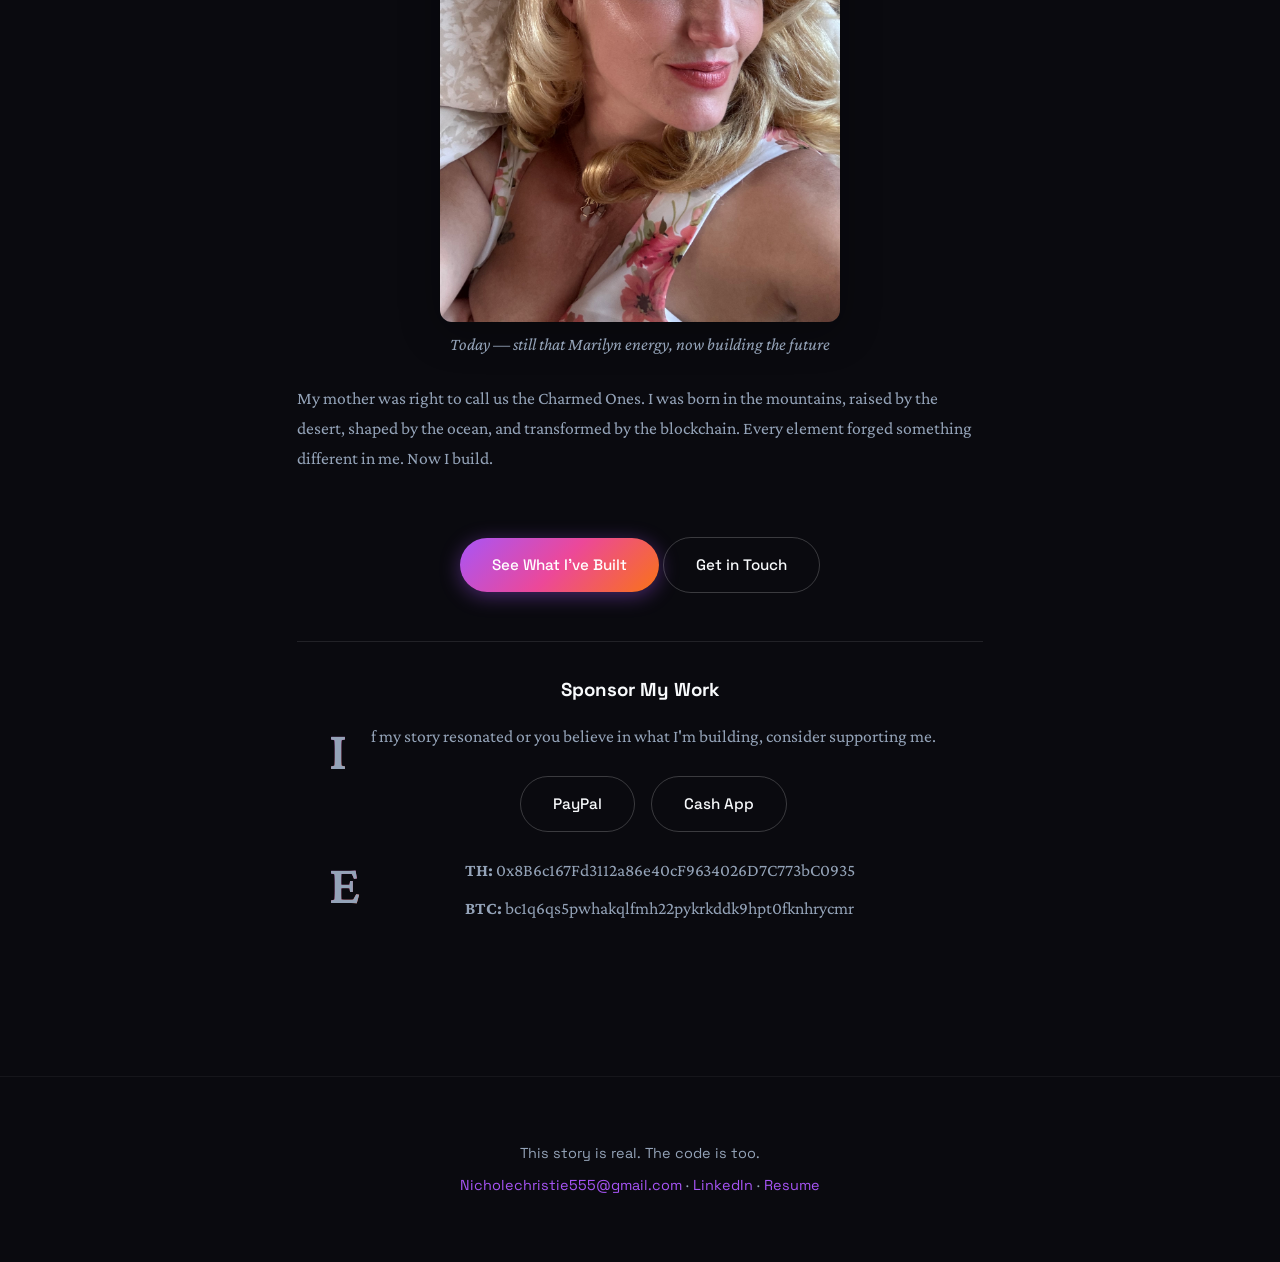
==== commit 4656b35b: "Add sponsor links: PayPal, Cash App, ETH, and BTC addresses Co-Authored-By: Claude Opus 4.5 <noreply" ====
--- a/bio.html
+++ b/bio.html
@@ -245,6 +245,19 @@
         <a href="projects.html" class="btn btn-primary">See What I've Built</a>
         <a href="mailto:Nicholechristie555@gmail.com" class="btn btn-secondary">Get in Touch</a>
       </div>
+
+      <div style="text-align: center; margin-top: 3rem; padding: 2rem; border-top: 1px solid rgba(255,255,255,0.1);">
+        <h3 style="margin-bottom: 1rem;">Sponsor My Work</h3>
+        <p style="color: var(--text-secondary); margin-bottom: 1.5rem;">If my story resonated or you believe in what I'm building, consider supporting me.</p>
+        <div style="display: flex; flex-wrap: wrap; gap: 1rem; justify-content: center;">
+          <a href="https://paypal.me/mermaidnicheboutique" target="_blank" class="btn btn-secondary">PayPal</a>
+          <a href="https://cash.app/$mermaidniche" target="_blank" class="btn btn-secondary">Cash App</a>
+        </div>
+        <div style="margin-top: 1.5rem; font-size: 0.85rem; color: var(--text-secondary); word-break: break-all;">
+          <p style="margin-bottom: 0.5rem;"><strong>ETH:</strong> 0x8B6c167Fd3112a86e40cF9634026D7C773bC0935</p>
+          <p><strong>BTC:</strong> bc1q6qs5pwhakqlfmh22pykrkddk9hpt0fknhrycmr</p>
+        </div>
+      </div>
     </article>
   </main>
 
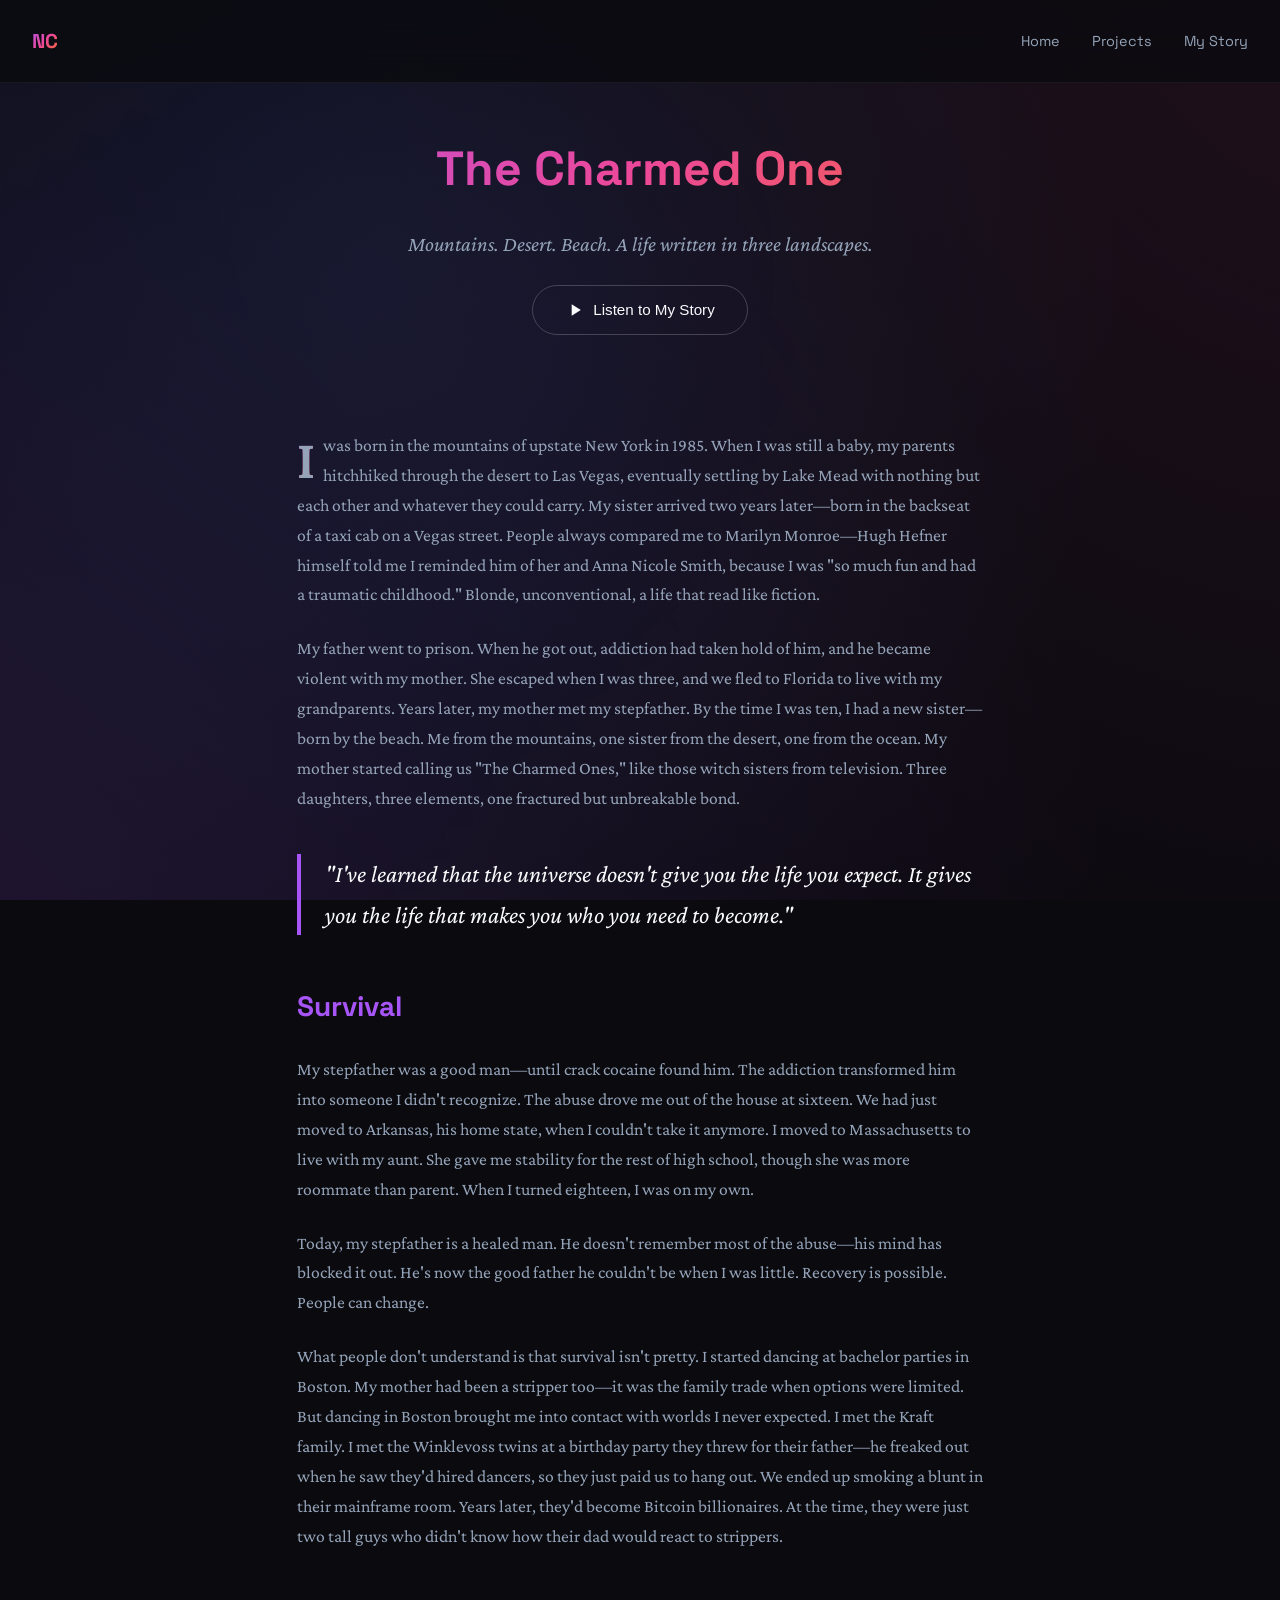
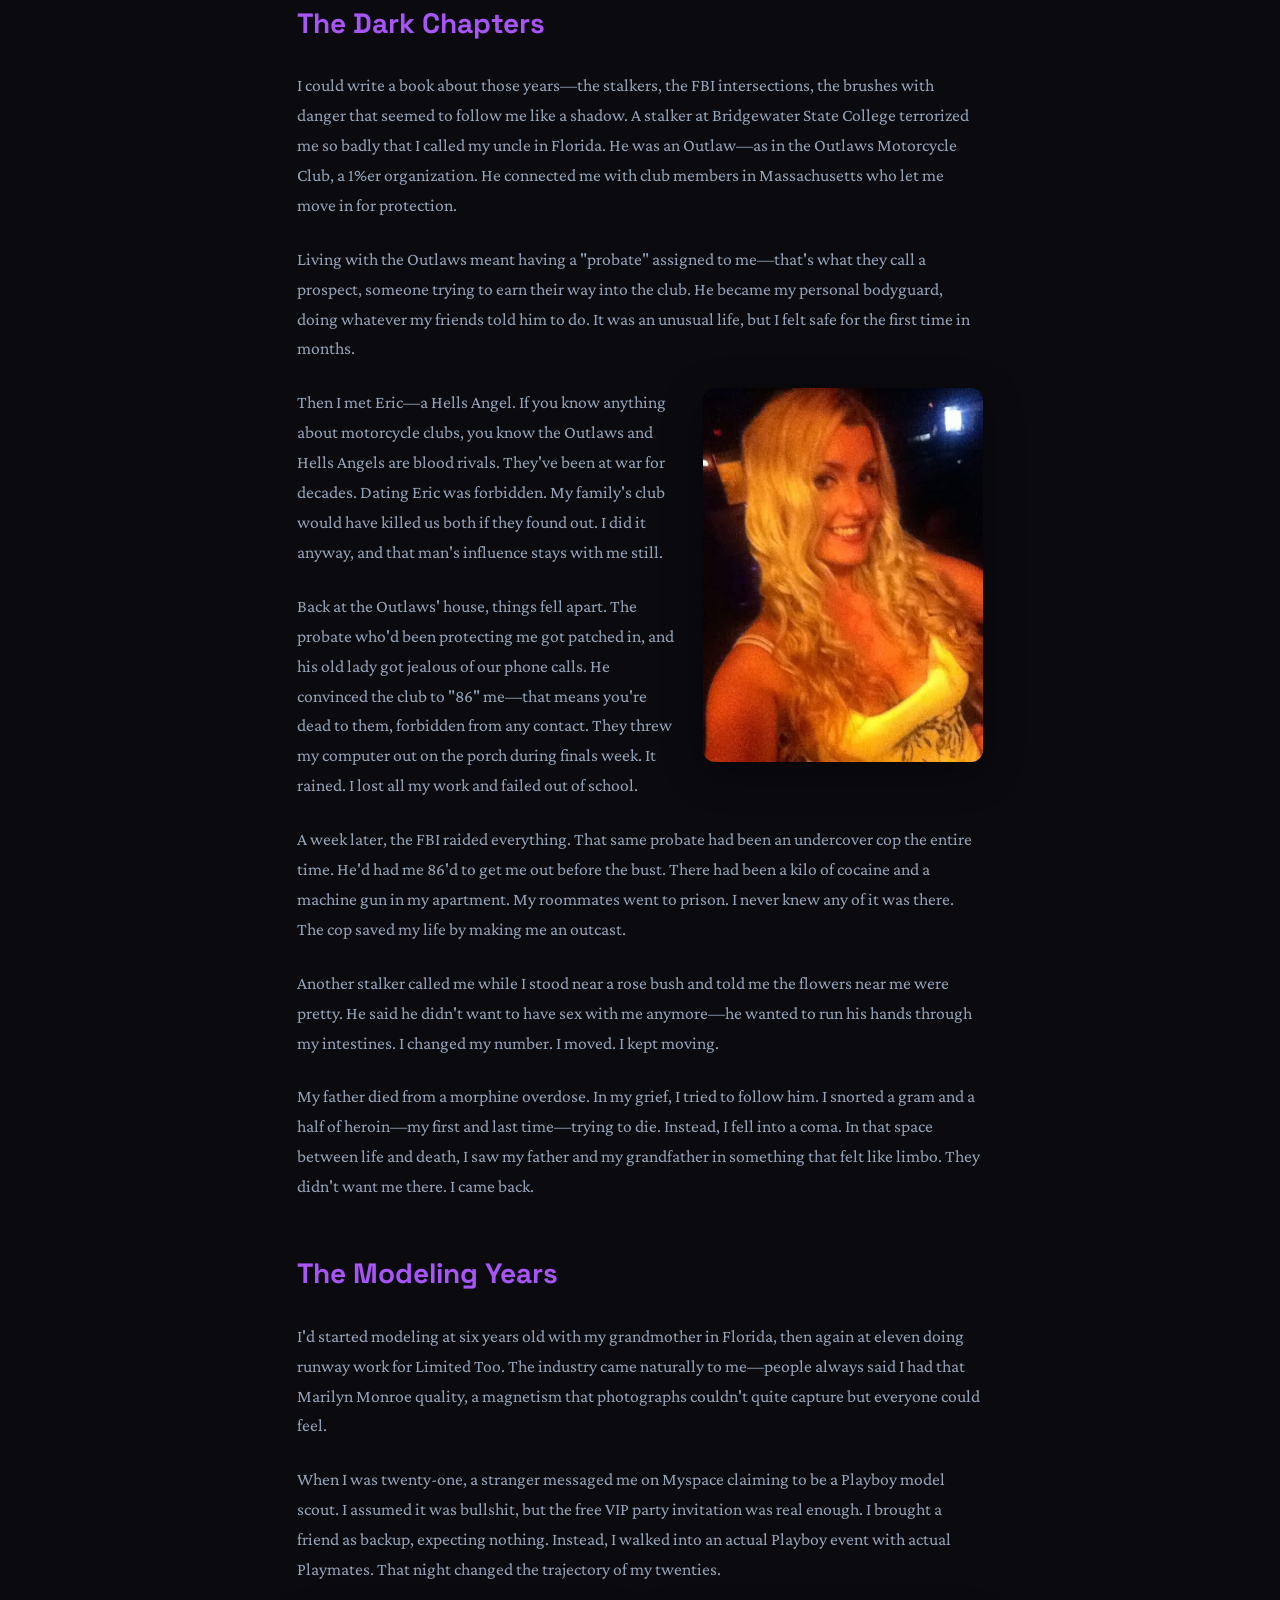
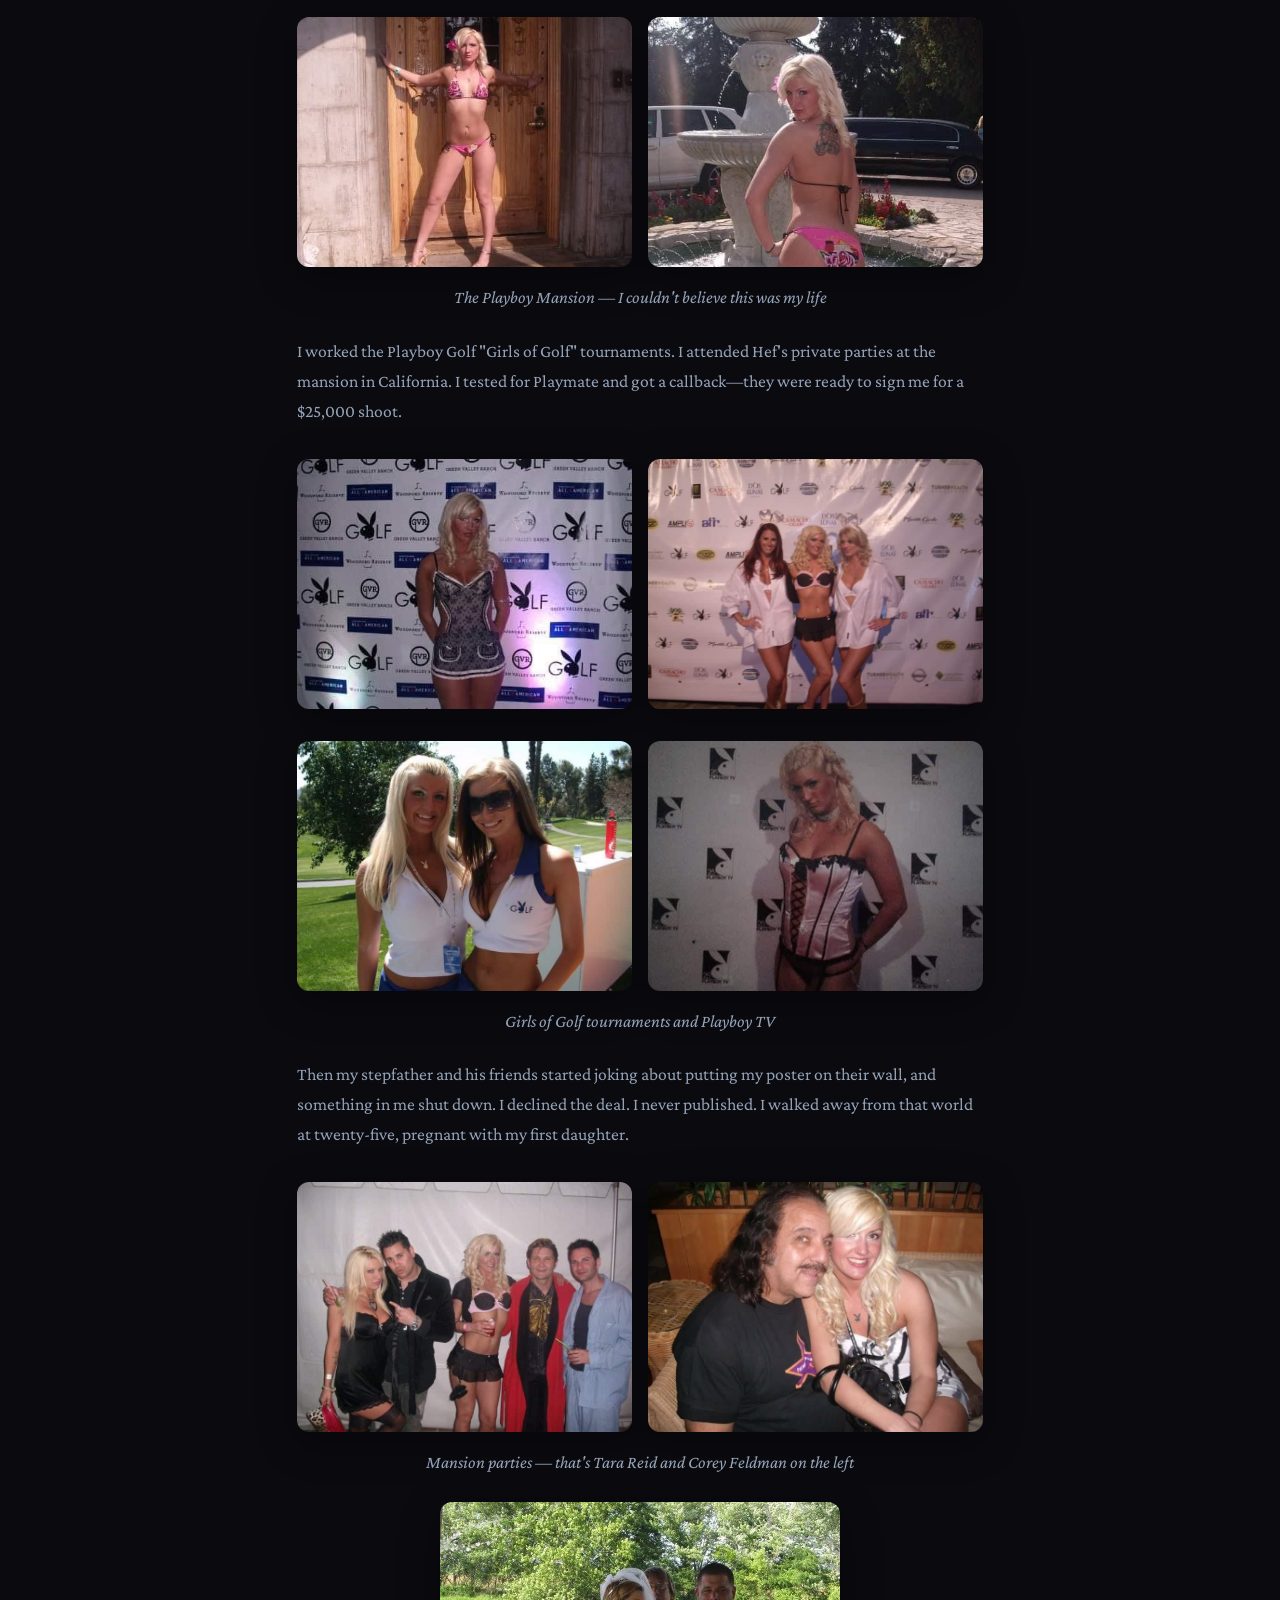
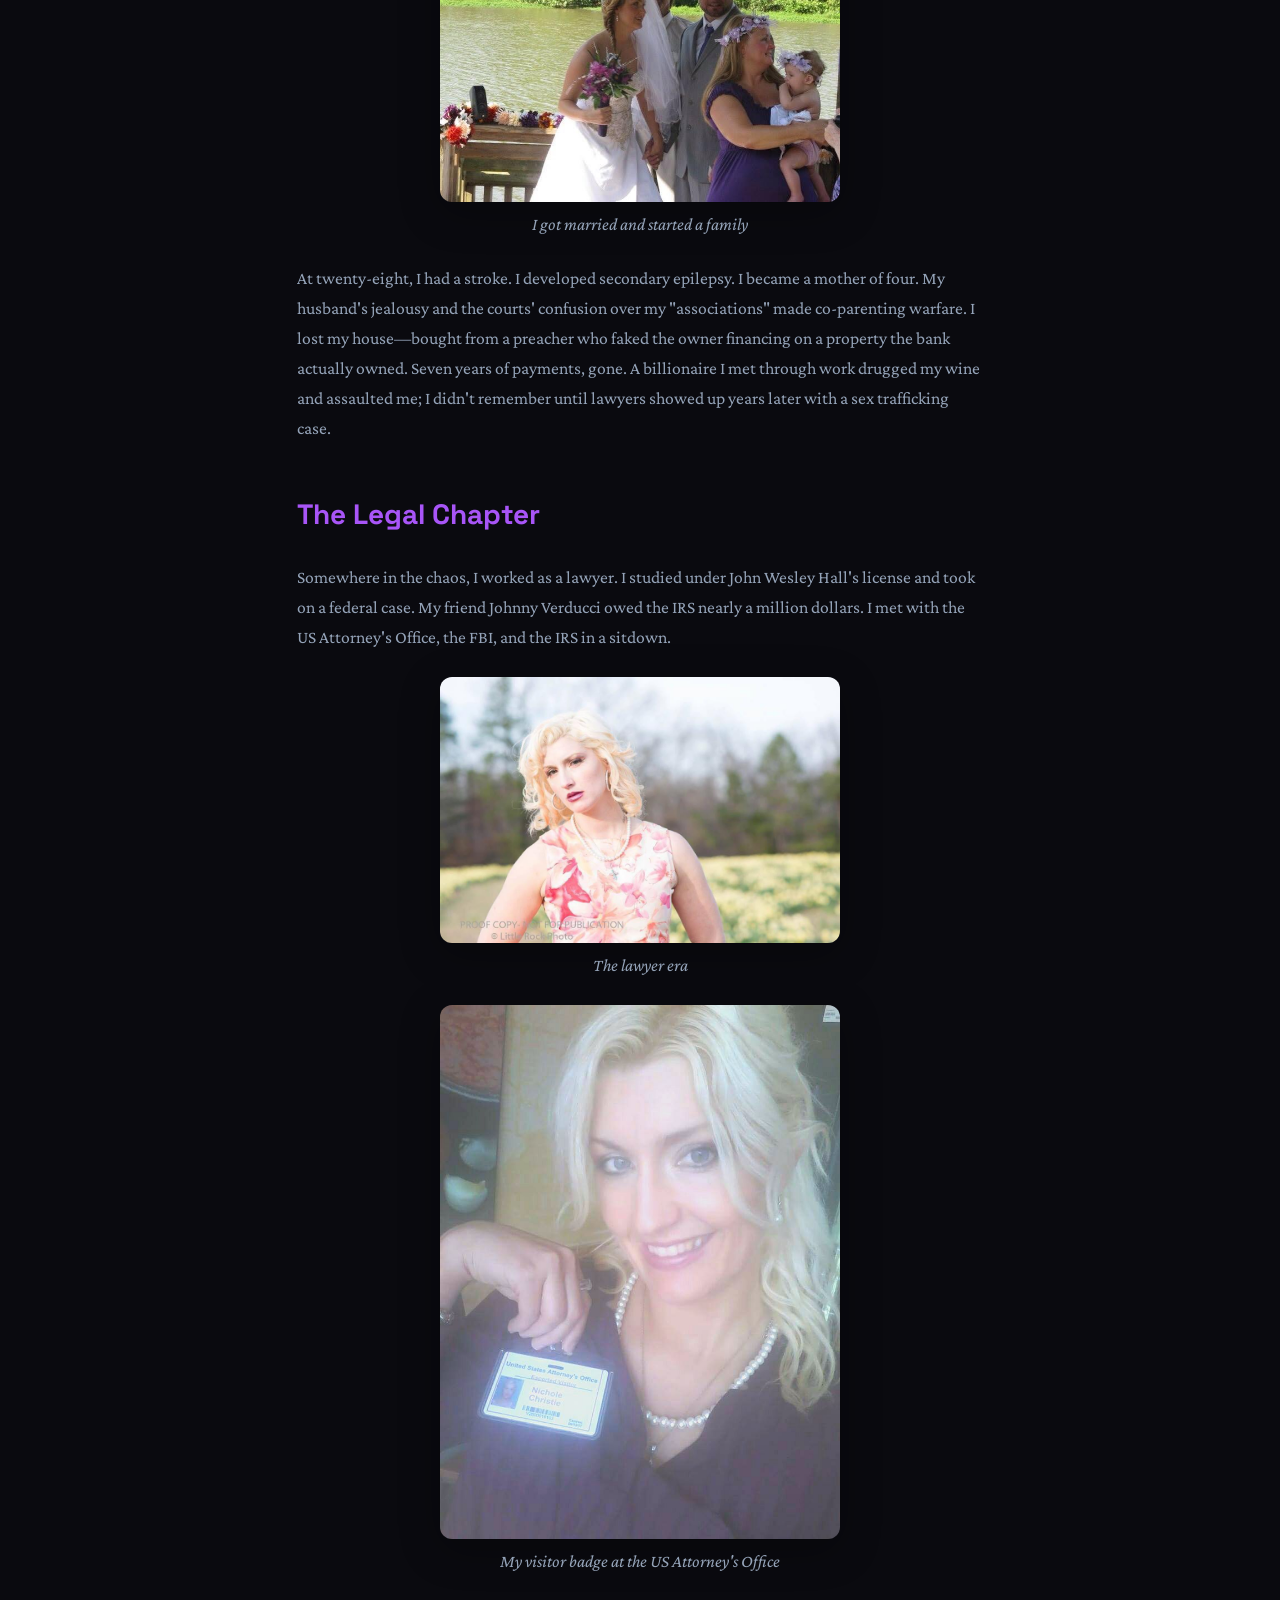
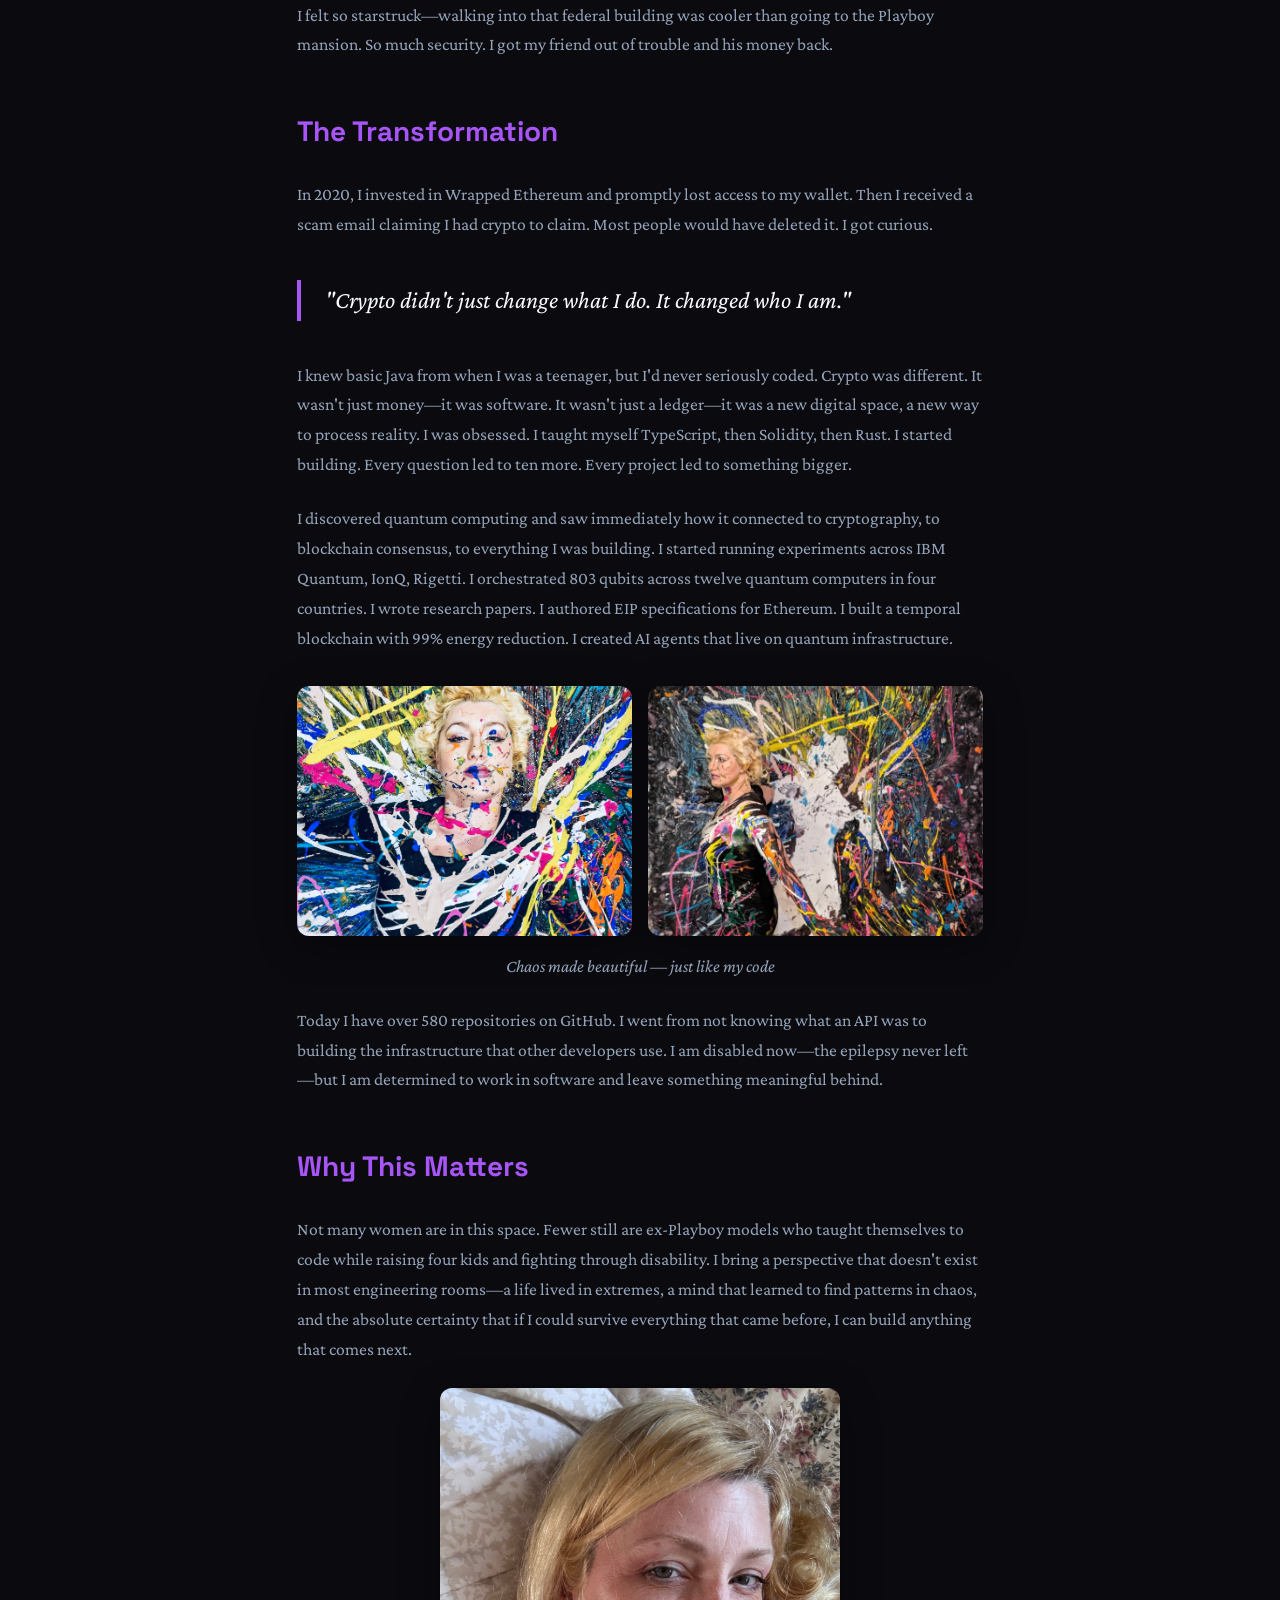
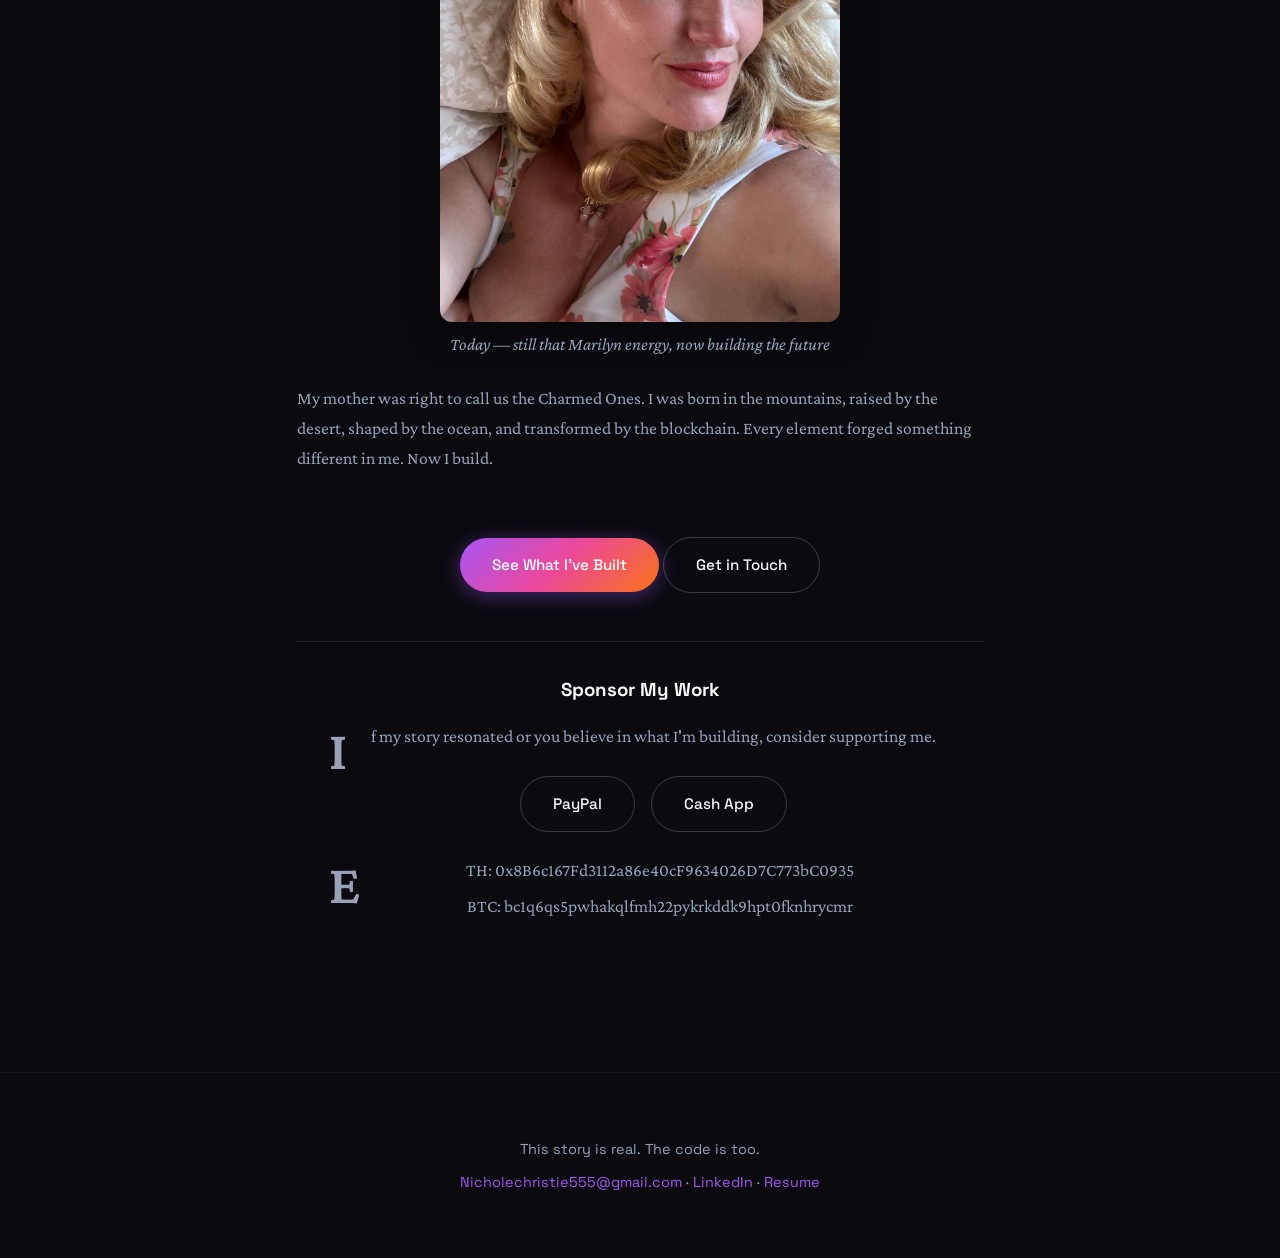
==== commit 7566b44c: "Fix oversized ETH/BTC labels in sponsor section Co-Authored-By: Claude Opus 4.5 <noreply@anthropic.c" ====
--- a/bio.html
+++ b/bio.html
@@ -253,9 +253,9 @@
           <a href="https://paypal.me/mermaidnicheboutique" target="_blank" class="btn btn-secondary">PayPal</a>
           <a href="https://cash.app/$mermaidniche" target="_blank" class="btn btn-secondary">Cash App</a>
         </div>
-        <div style="margin-top: 1.5rem; font-size: 0.85rem; color: var(--text-secondary); word-break: break-all;">
-          <p style="margin-bottom: 0.5rem;"><strong>ETH:</strong> 0x8B6c167Fd3112a86e40cF9634026D7C773bC0935</p>
-          <p><strong>BTC:</strong> bc1q6qs5pwhakqlfmh22pykrkddk9hpt0fknhrycmr</p>
+        <div style="margin-top: 1.5rem; font-size: 0.75rem; color: var(--text-secondary); word-break: break-all; line-height: 1.6;">
+          <p style="margin-bottom: 0.5rem;">ETH: 0x8B6c167Fd3112a86e40cF9634026D7C773bC0935</p>
+          <p>BTC: bc1q6qs5pwhakqlfmh22pykrkddk9hpt0fknhrycmr</p>
         </div>
       </div>
     </article>
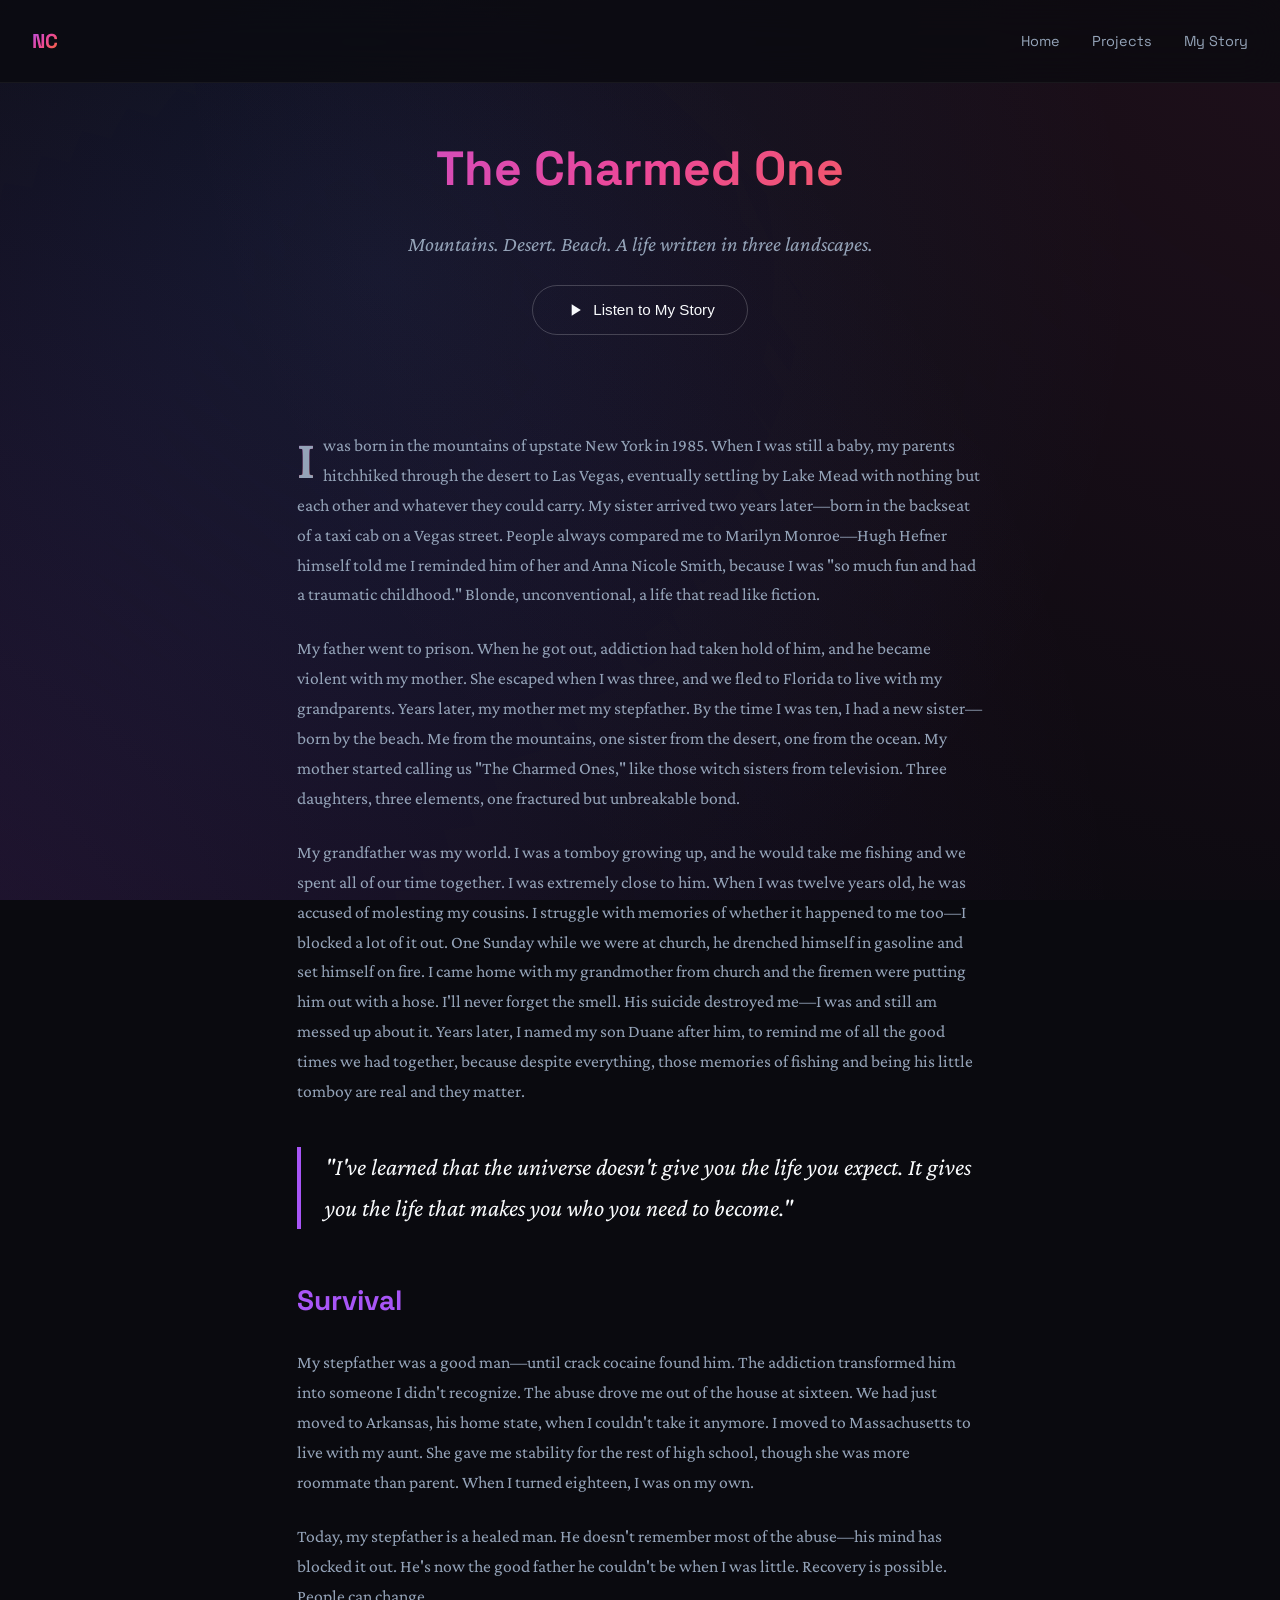
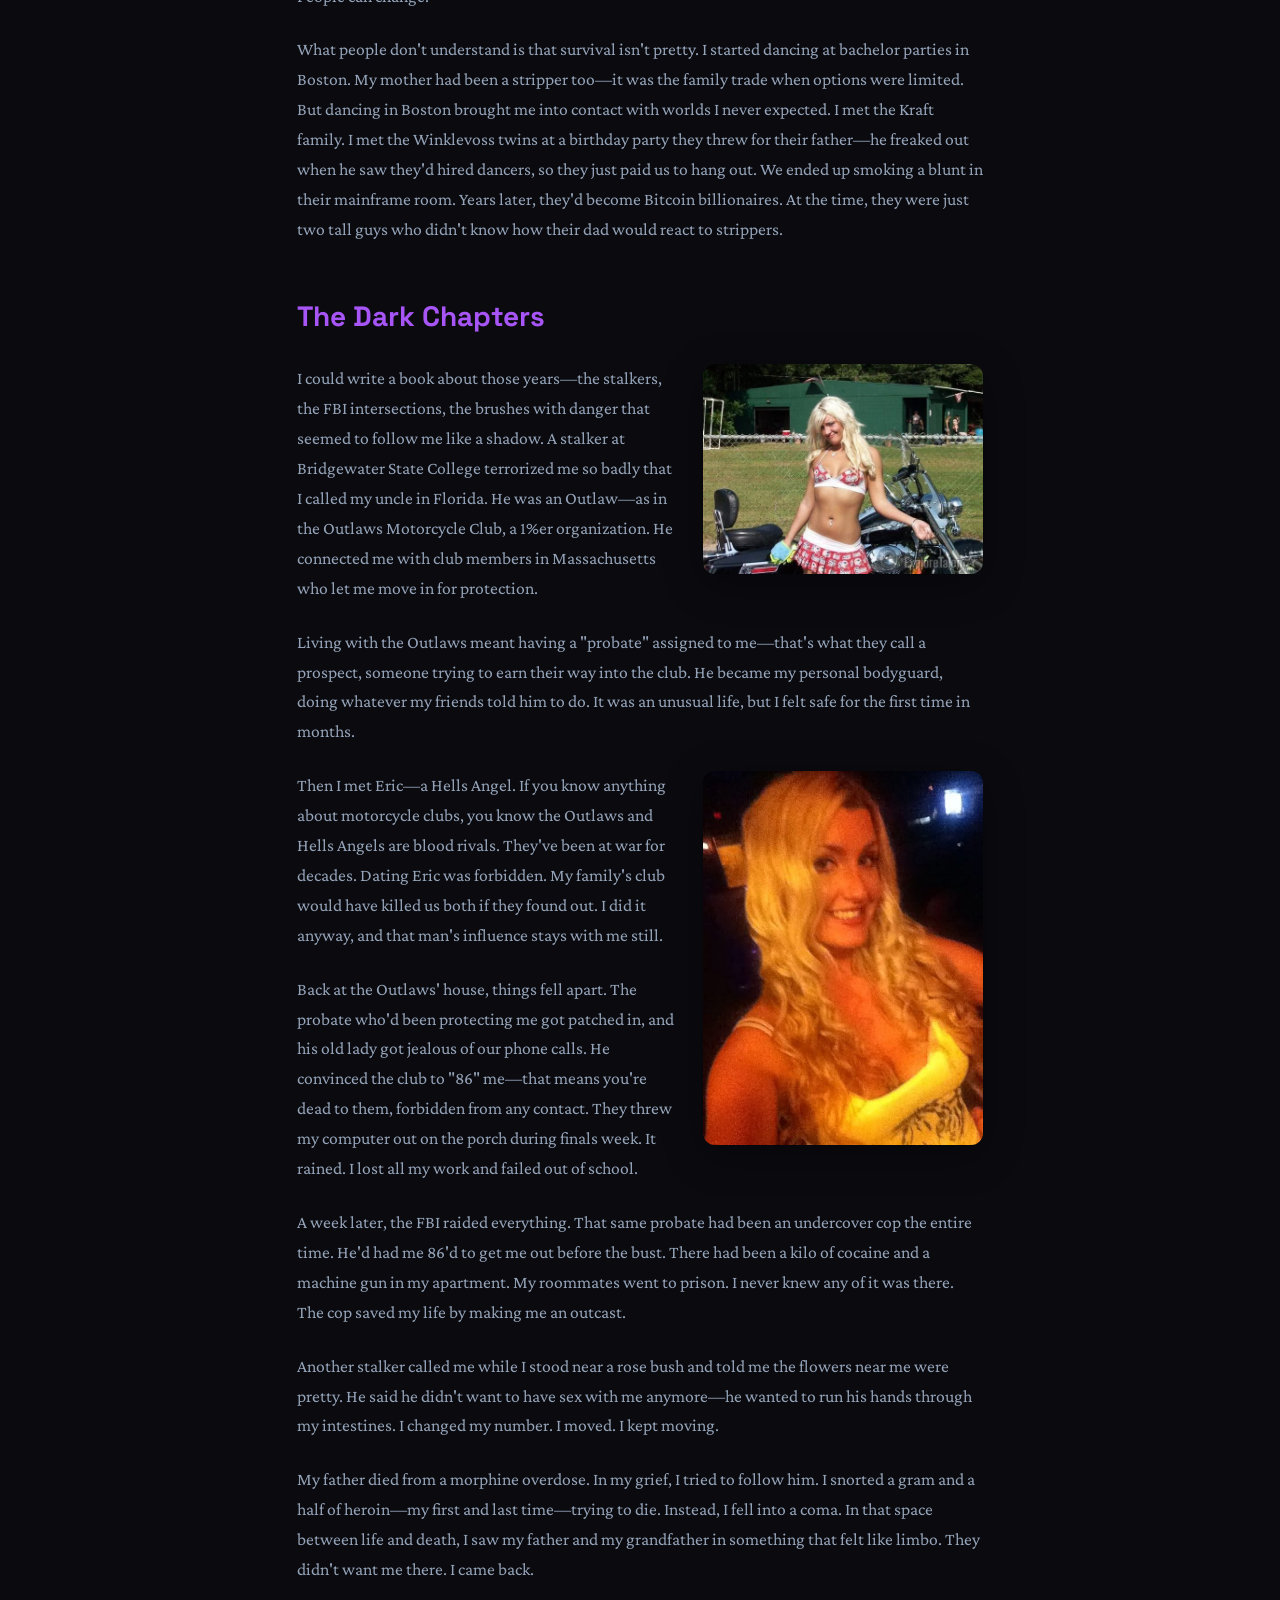
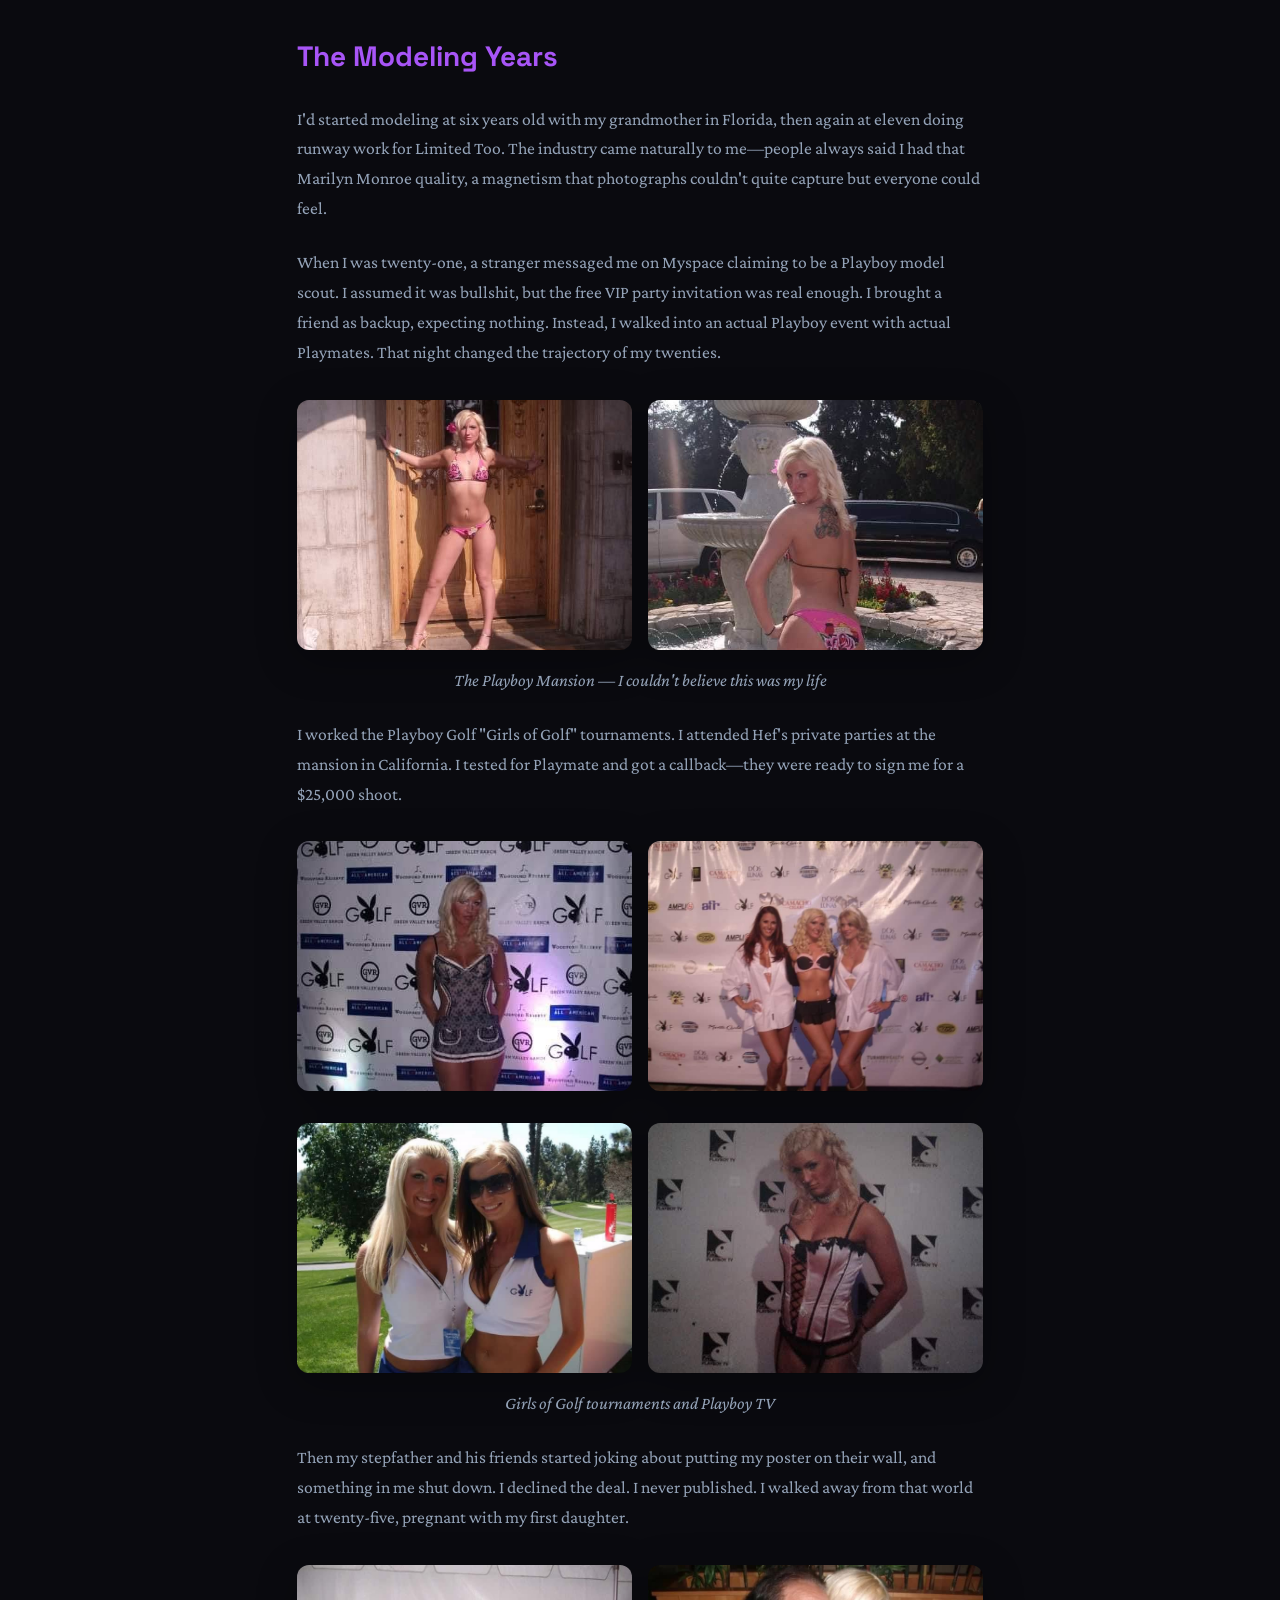
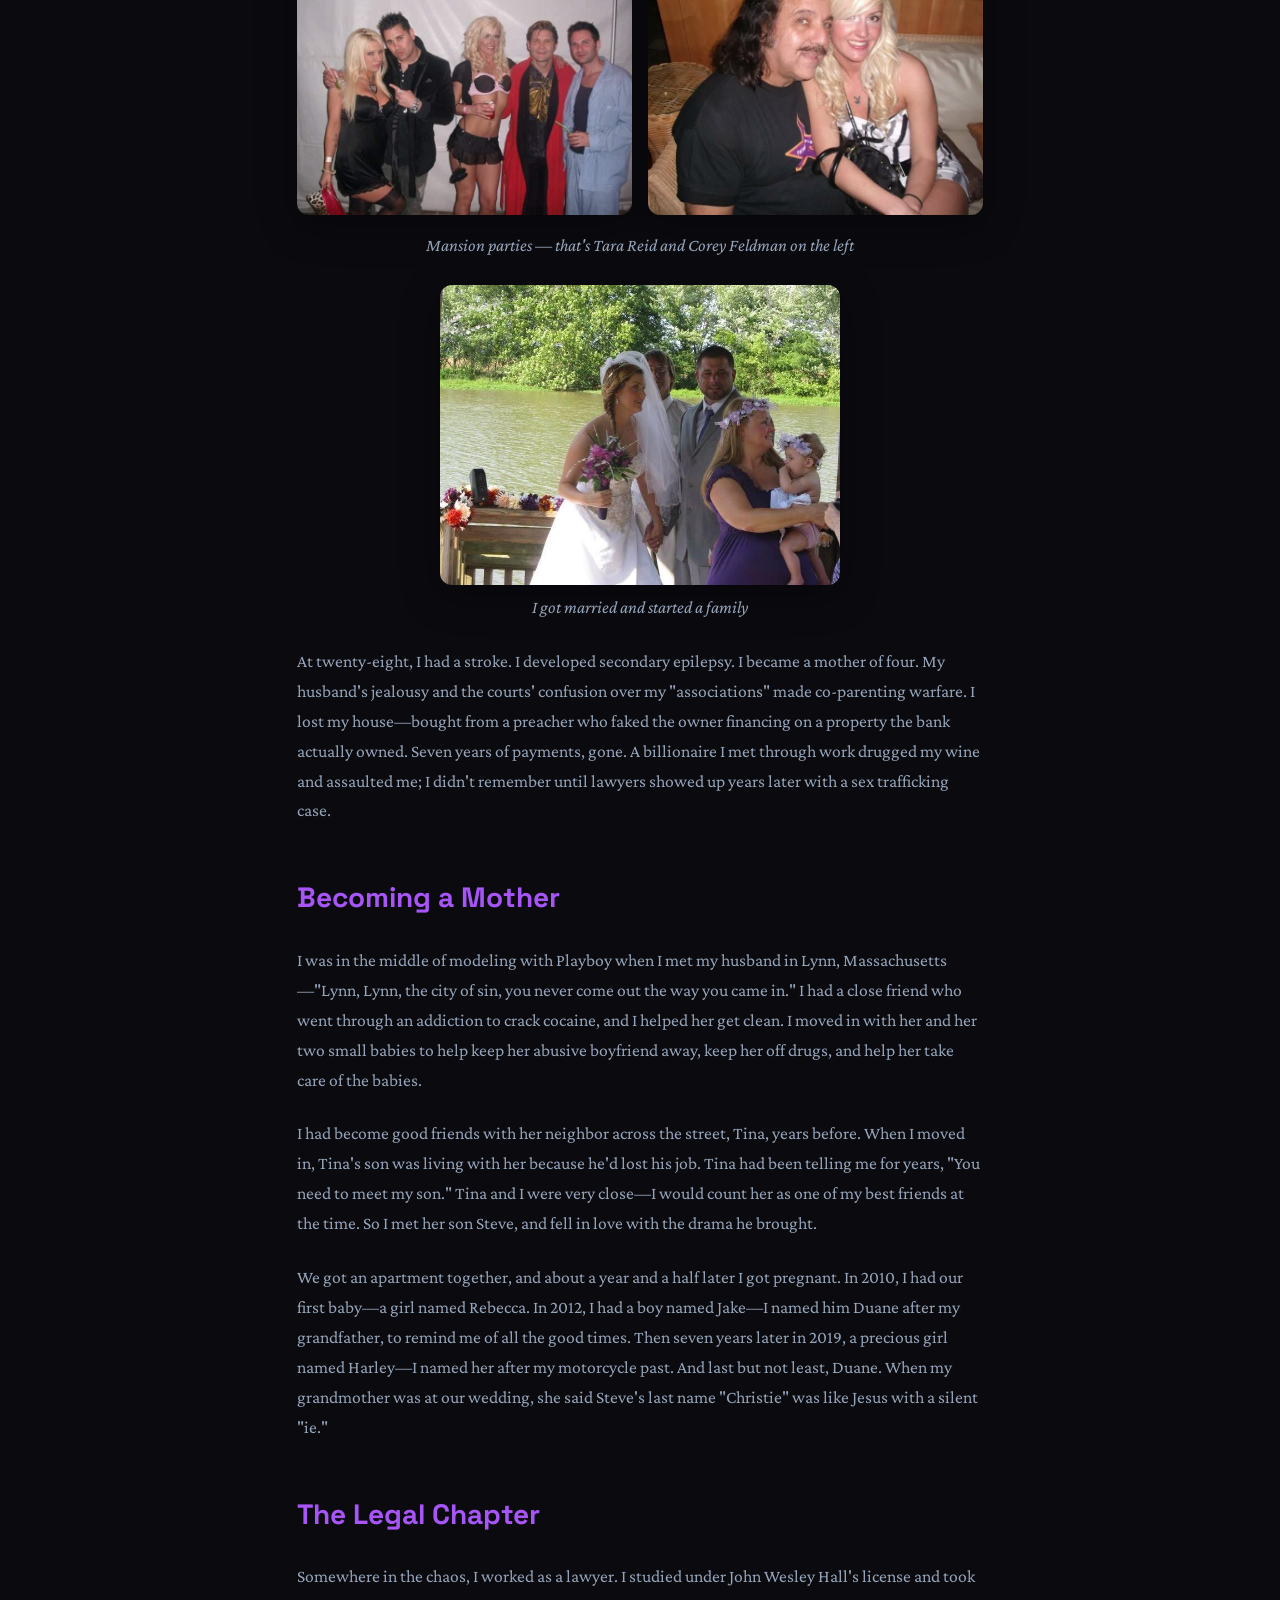
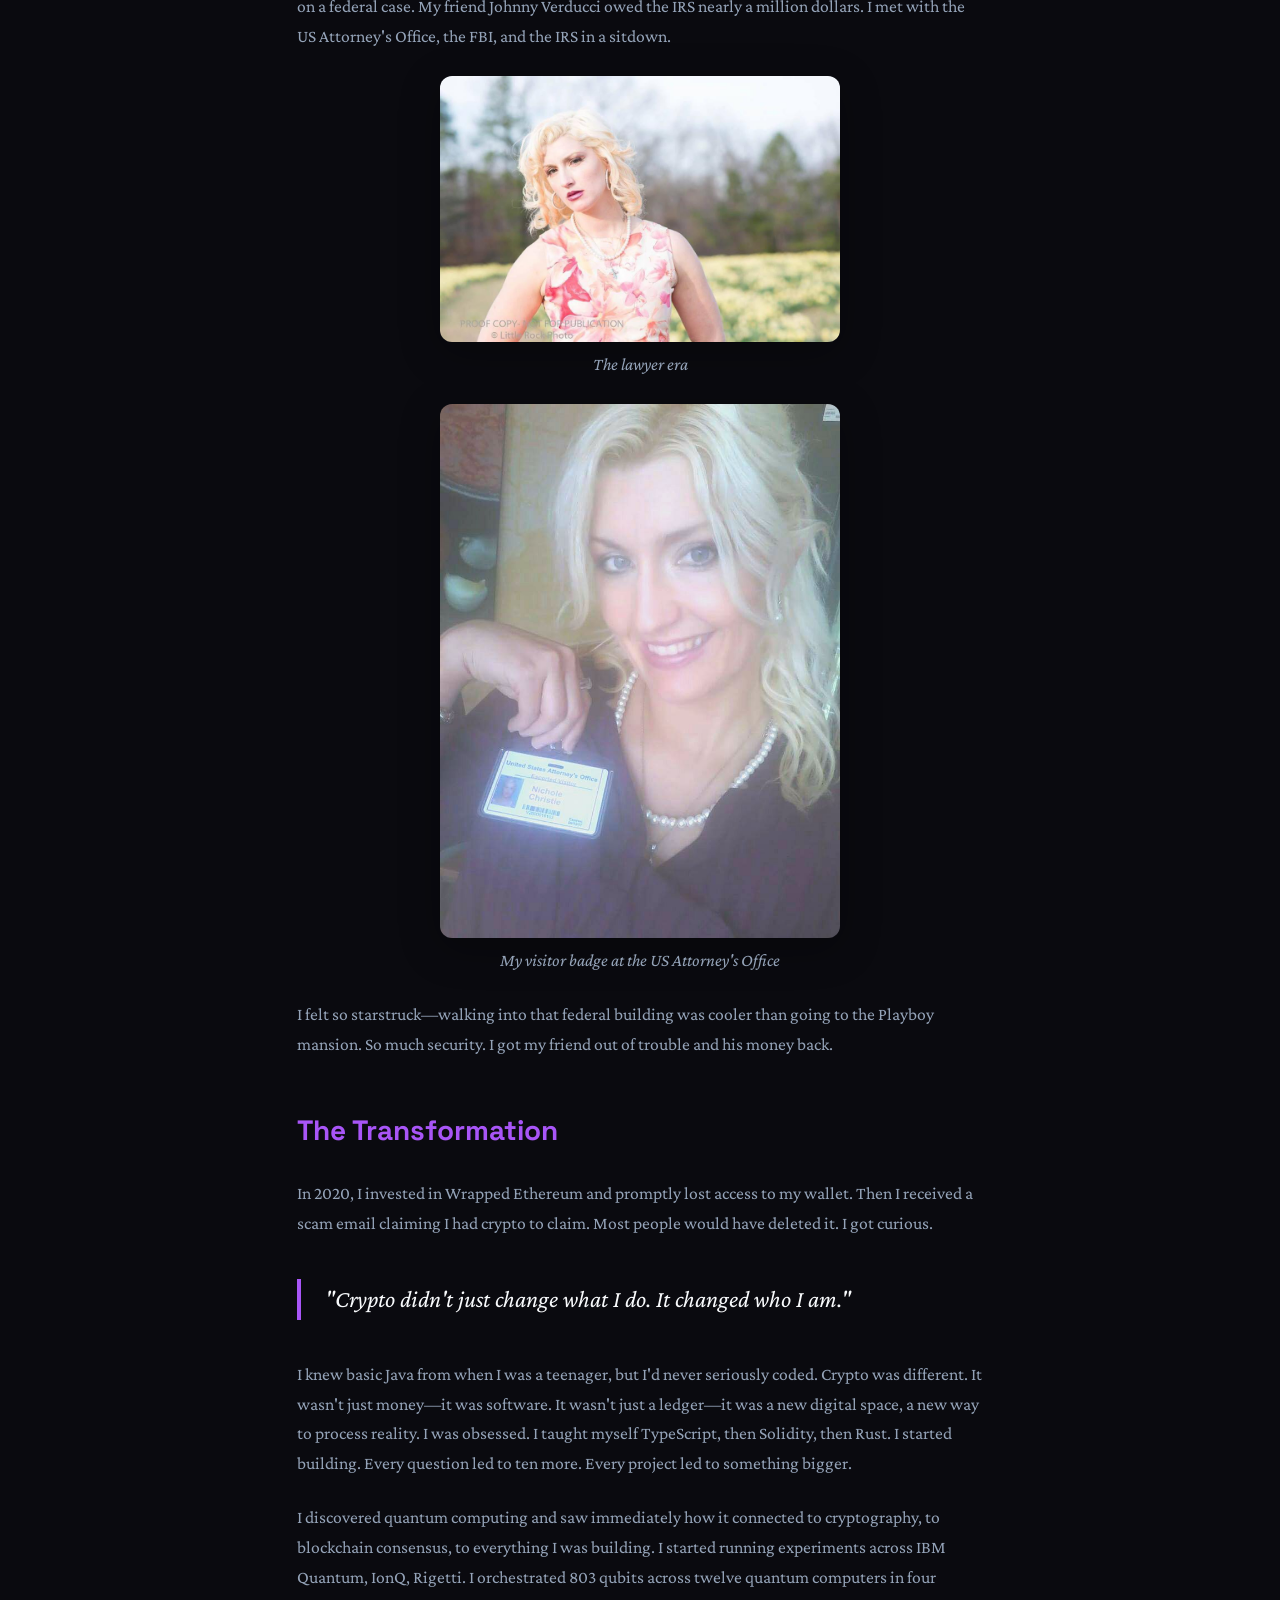
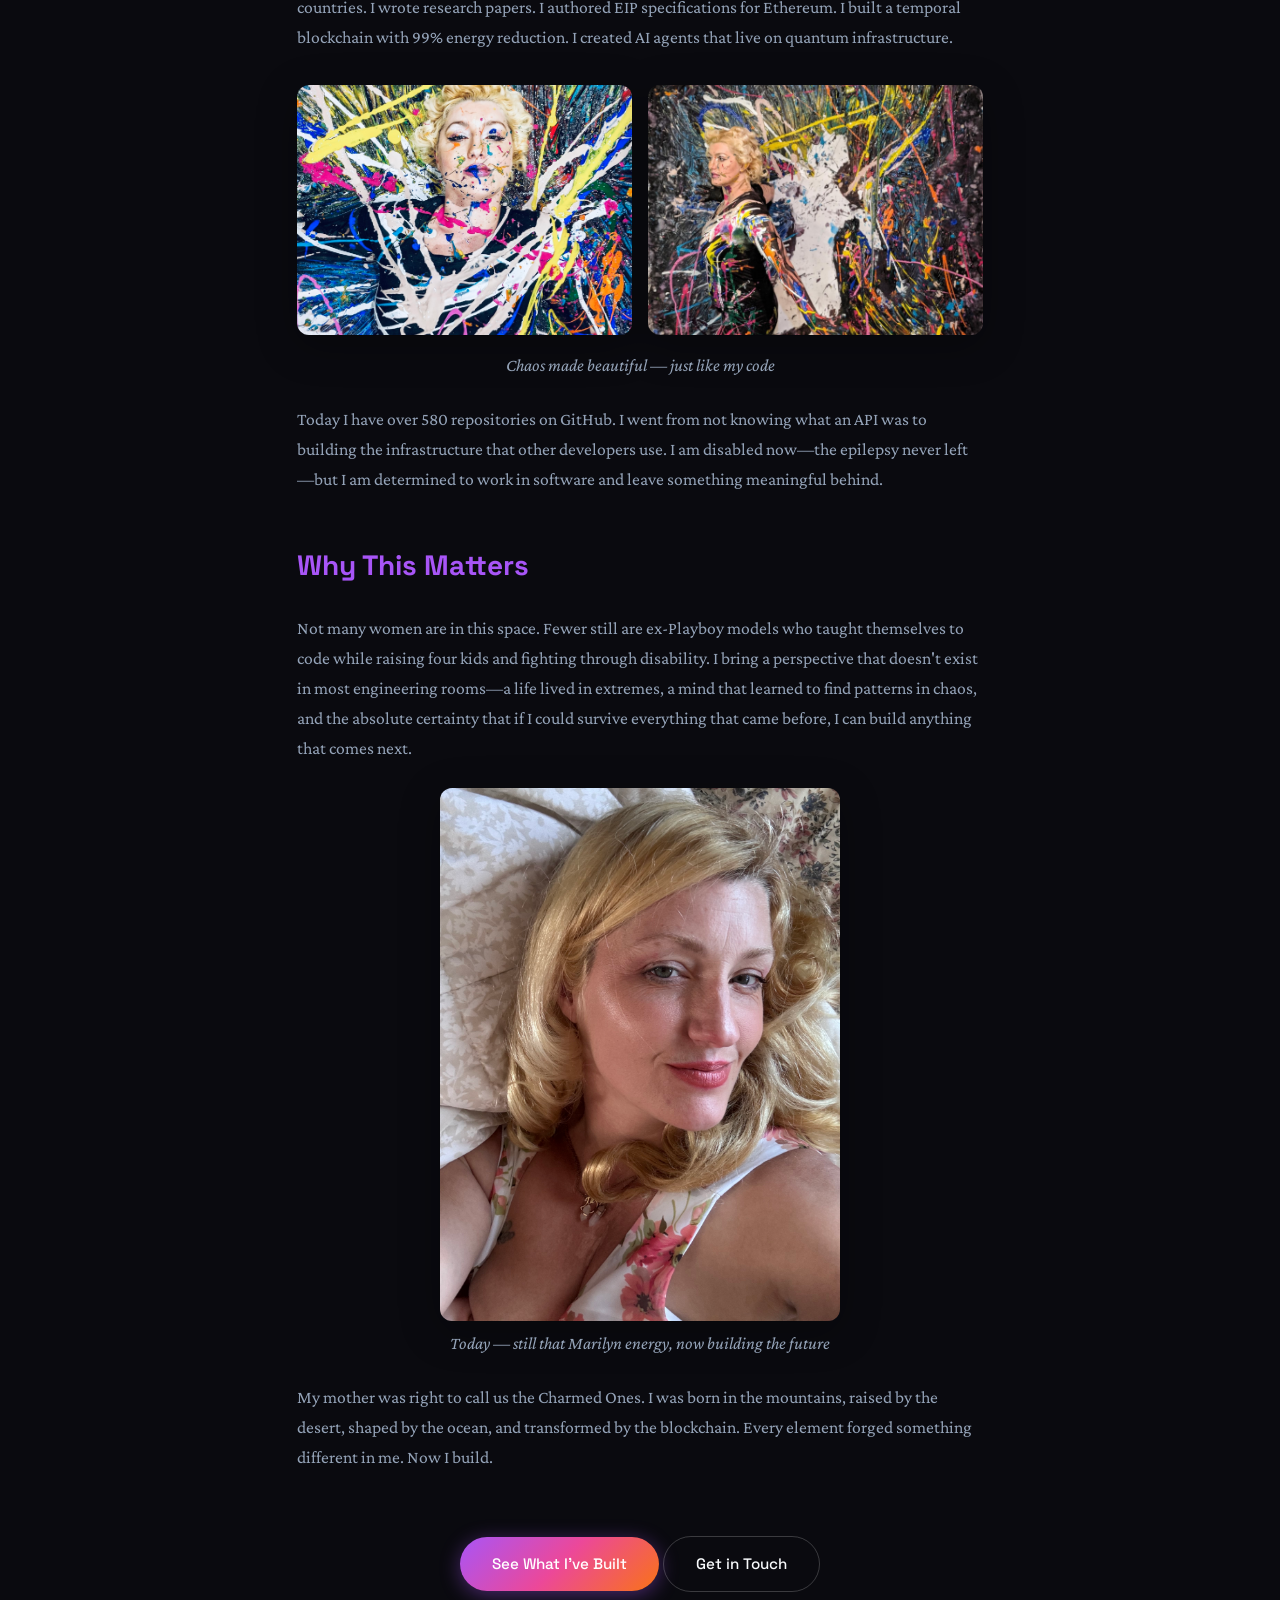
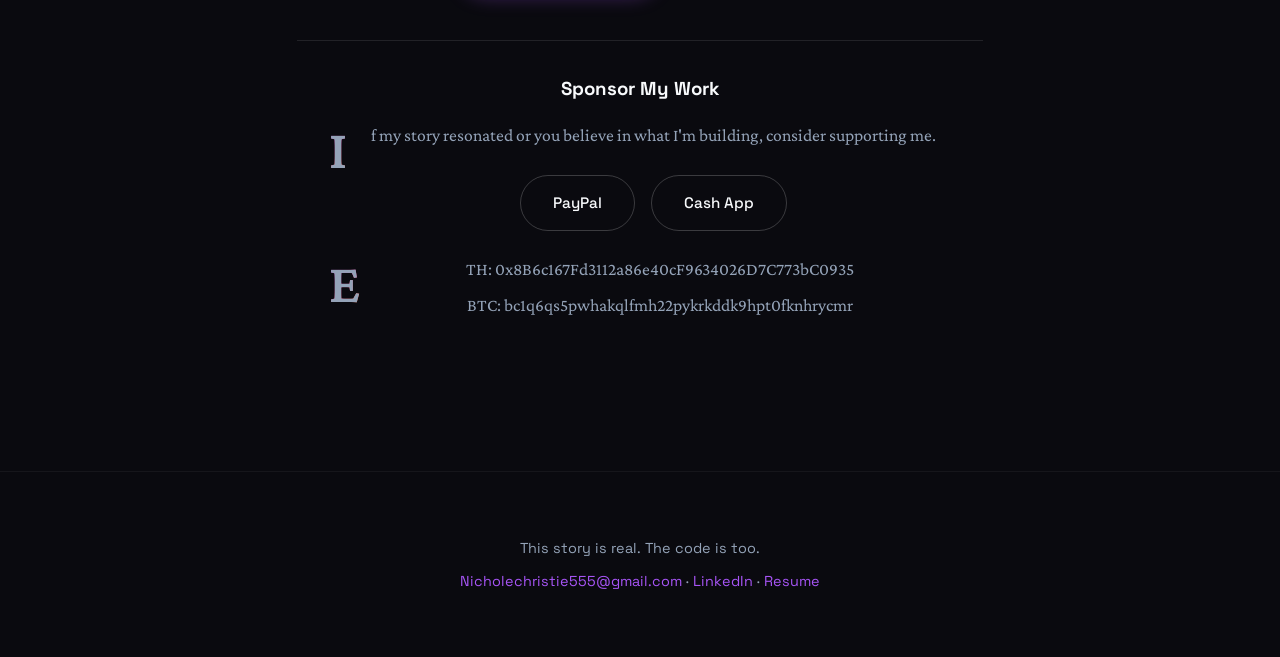
==== commit 135562b8: "Add motherhood chapter, grandfather story, motorcycle photo, and updated audio - Added "Becoming a M" ====
--- a/bio.html
+++ b/bio.html
@@ -130,6 +130,8 @@
 
       <p>My father went to prison. When he got out, addiction had taken hold of him, and he became violent with my mother. She escaped when I was three, and we fled to Florida to live with my grandparents. Years later, my mother met my stepfather. By the time I was ten, I had a new sister—born by the beach. Me from the mountains, one sister from the desert, one from the ocean. My mother started calling us "The Charmed Ones," like those witch sisters from television. Three daughters, three elements, one fractured but unbreakable bond.</p>
 
+      <p>My grandfather was my world. I was a tomboy growing up, and he would take me fishing and we spent all of our time together. I was extremely close to him. When I was twelve years old, he was accused of molesting my cousins. I struggle with memories of whether it happened to me too—I blocked a lot of it out. One Sunday while we were at church, he drenched himself in gasoline and set himself on fire. I came home with my grandmother from church and the firemen were putting him out with a hose. I'll never forget the smell. His suicide destroyed me—I was and still am messed up about it. Years later, I named my son Duane after him, to remind me of all the good times we had together, because despite everything, those memories of fishing and being his little tomboy are real and they matter.</p>
+
       <div class="pull-quote">
         "I've learned that the universe doesn't give you the life you expect. It gives you the life that makes you who you need to become."
       </div>
@@ -144,6 +146,8 @@
 
       <h2>The Dark Chapters</h2>
 
+      <img src="images/motorcycle-modeling.jpg" alt="Nichole modeling with motorcycle" class="story-image float-right">
+
       <p>I could write a book about those years—the stalkers, the FBI intersections, the brushes with danger that seemed to follow me like a shadow. A stalker at Bridgewater State College terrorized me so badly that I called my uncle in Florida. He was an Outlaw—as in the Outlaws Motorcycle Club, a 1%er organization. He connected me with club members in Massachusetts who let me move in for protection.</p>
 
       <p>Living with the Outlaws meant having a "probate" assigned to me—that's what they call a prospect, someone trying to earn their way into the club. He became my personal bodyguard, doing whatever my friends told him to do. It was an unusual life, but I felt safe for the first time in months.</p>
@@ -199,6 +203,14 @@
       <p class="image-caption">I got married and started a family</p>
 
       <p>At twenty-eight, I had a stroke. I developed secondary epilepsy. I became a mother of four. My husband's jealousy and the courts' confusion over my "associations" made co-parenting warfare. I lost my house—bought from a preacher who faked the owner financing on a property the bank actually owned. Seven years of payments, gone. A billionaire I met through work drugged my wine and assaulted me; I didn't remember until lawyers showed up years later with a sex trafficking case.</p>
+
+      <h2>Becoming a Mother</h2>
+
+      <p>I was in the middle of modeling with Playboy when I met my husband in Lynn, Massachusetts—"Lynn, Lynn, the city of sin, you never come out the way you came in." I had a close friend who went through an addiction to crack cocaine, and I helped her get clean. I moved in with her and her two small babies to help keep her abusive boyfriend away, keep her off drugs, and help her take care of the babies.</p>
+
+      <p>I had become good friends with her neighbor across the street, Tina, years before. When I moved in, Tina's son was living with her because he'd lost his job. Tina had been telling me for years, "You need to meet my son." Tina and I were very close—I would count her as one of my best friends at the time. So I met her son Steve, and fell in love with the drama he brought.</p>
+
+      <p>We got an apartment together, and about a year and a half later I got pregnant. In 2010, I had our first baby—a girl named Rebecca. In 2012, I had a boy named Jake—I named him Duane after my grandfather, to remind me of all the good times. Then seven years later in 2019, a precious girl named Harley—I named her after my motorcycle past. And last but not least, Duane. When my grandmother was at our wedding, she said Steve's last name "Christie" was like Jesus with a silent "ie."</p>
 
       <h2>The Legal Chapter</h2>
 
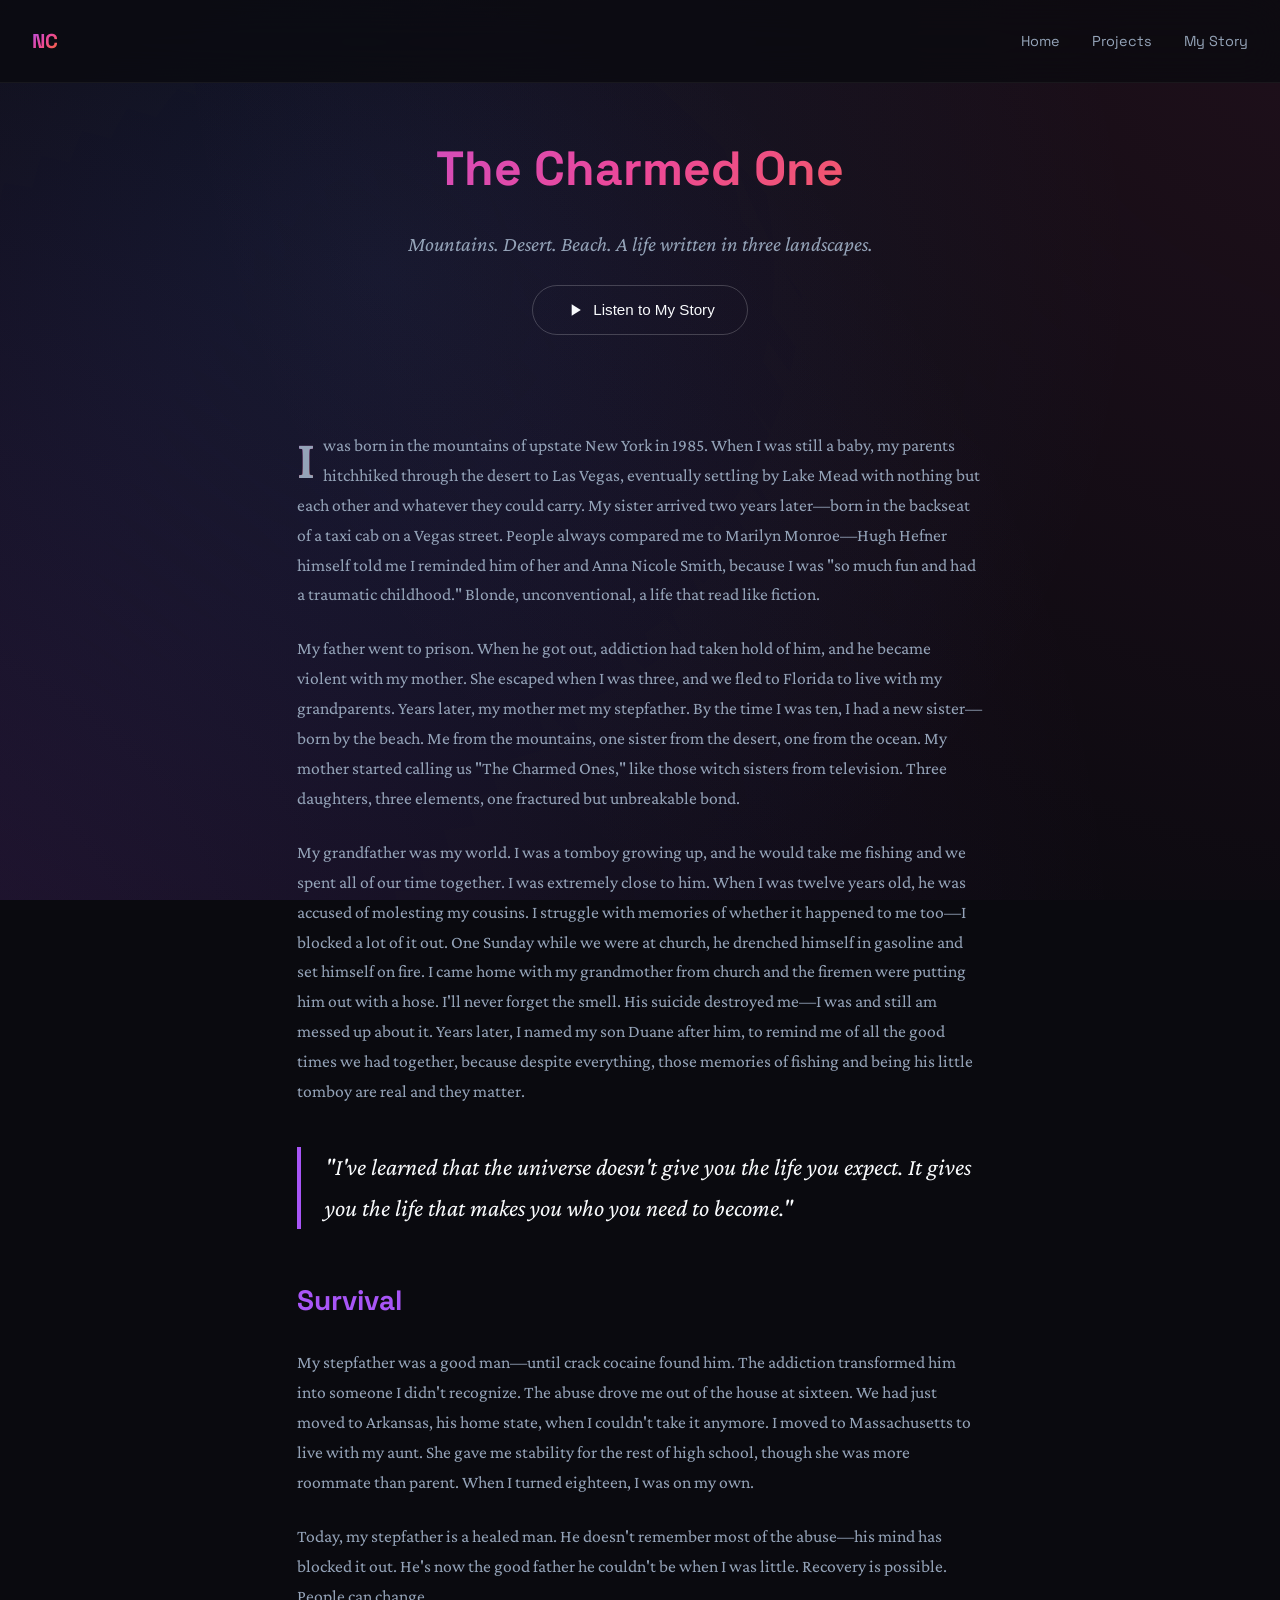
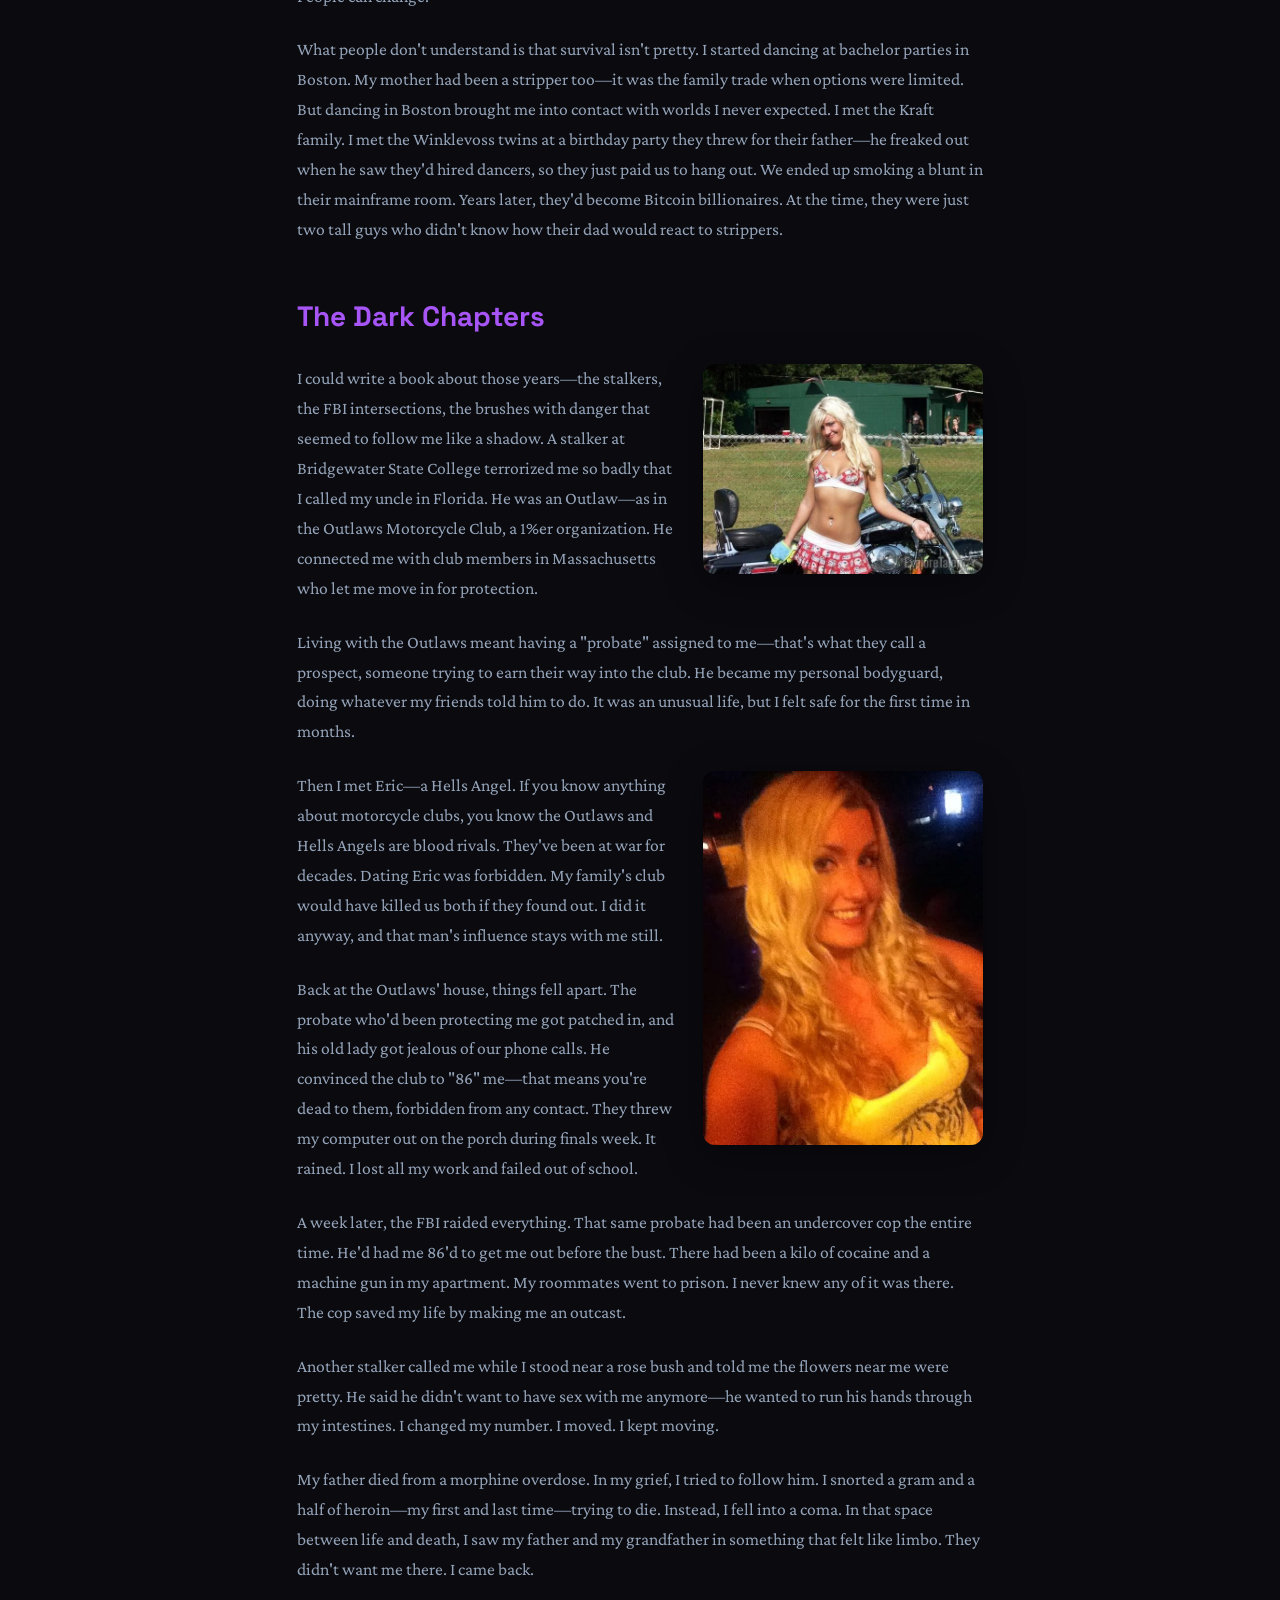
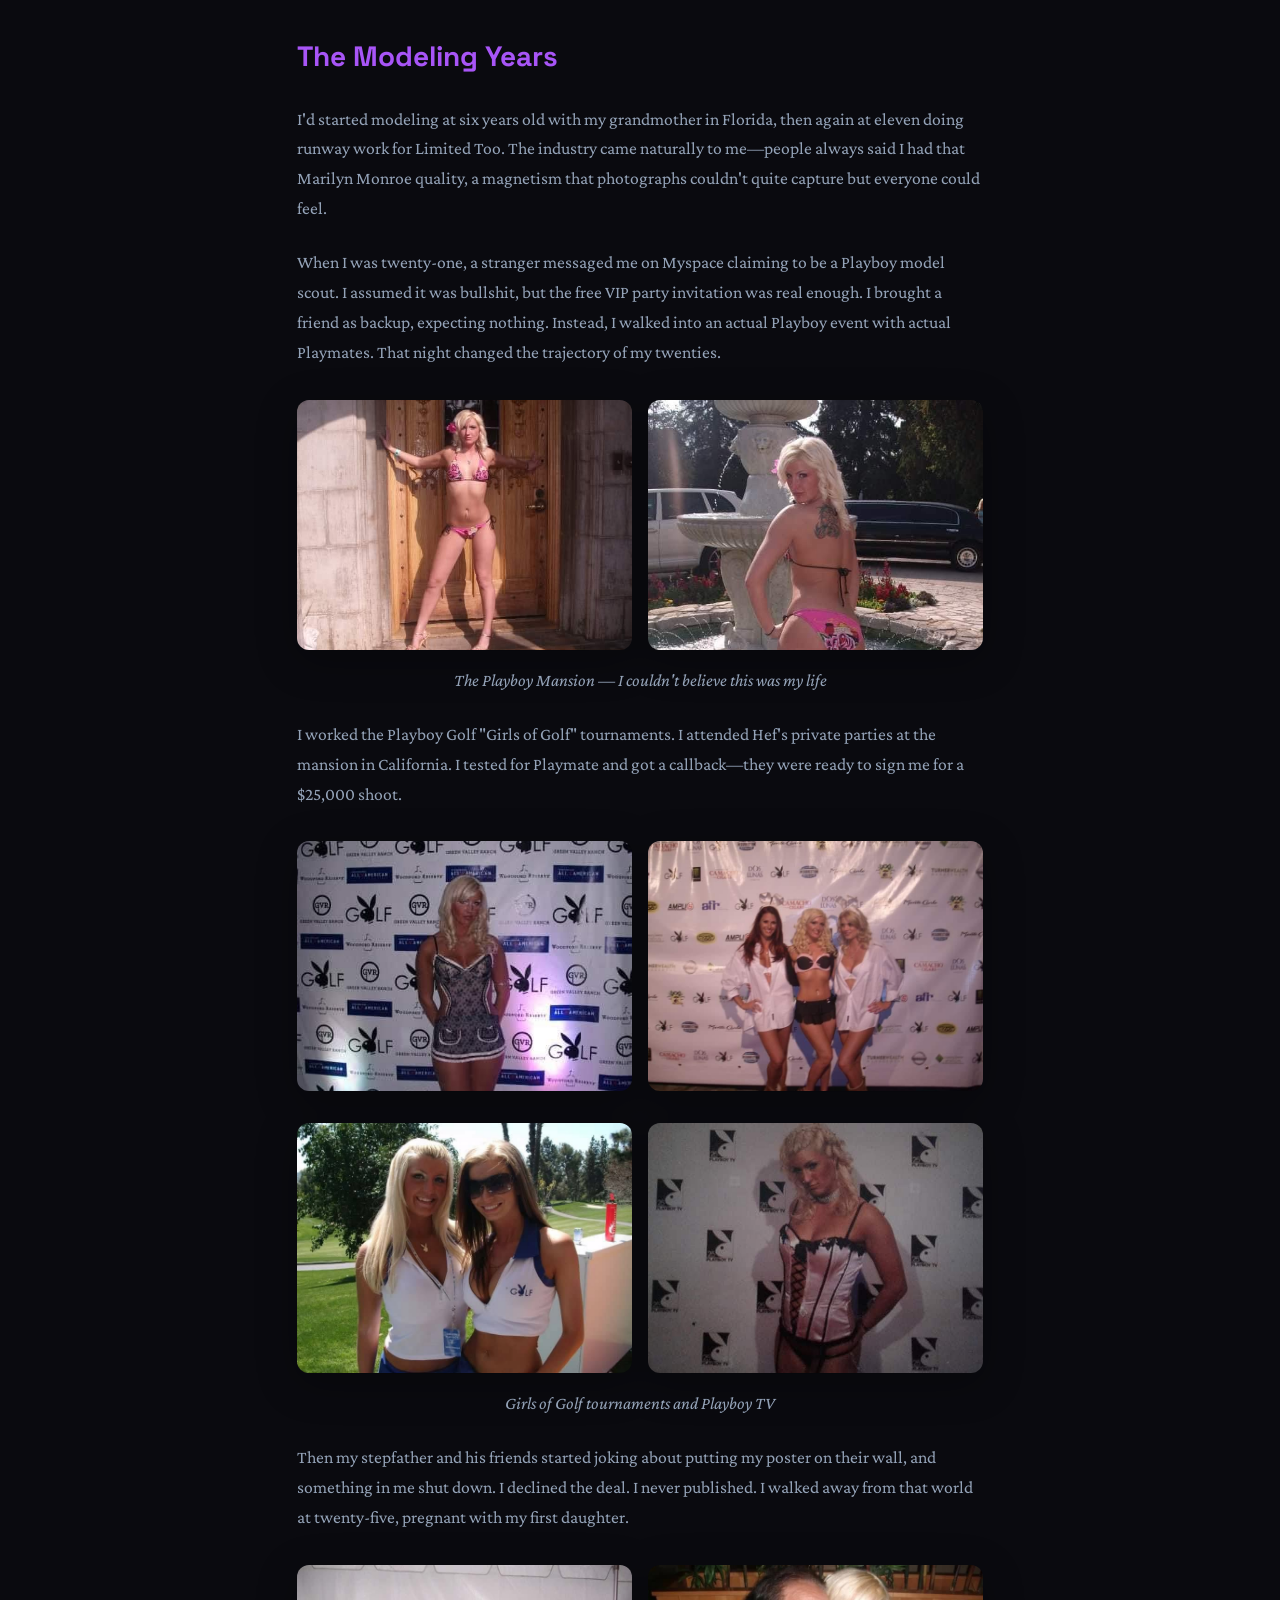
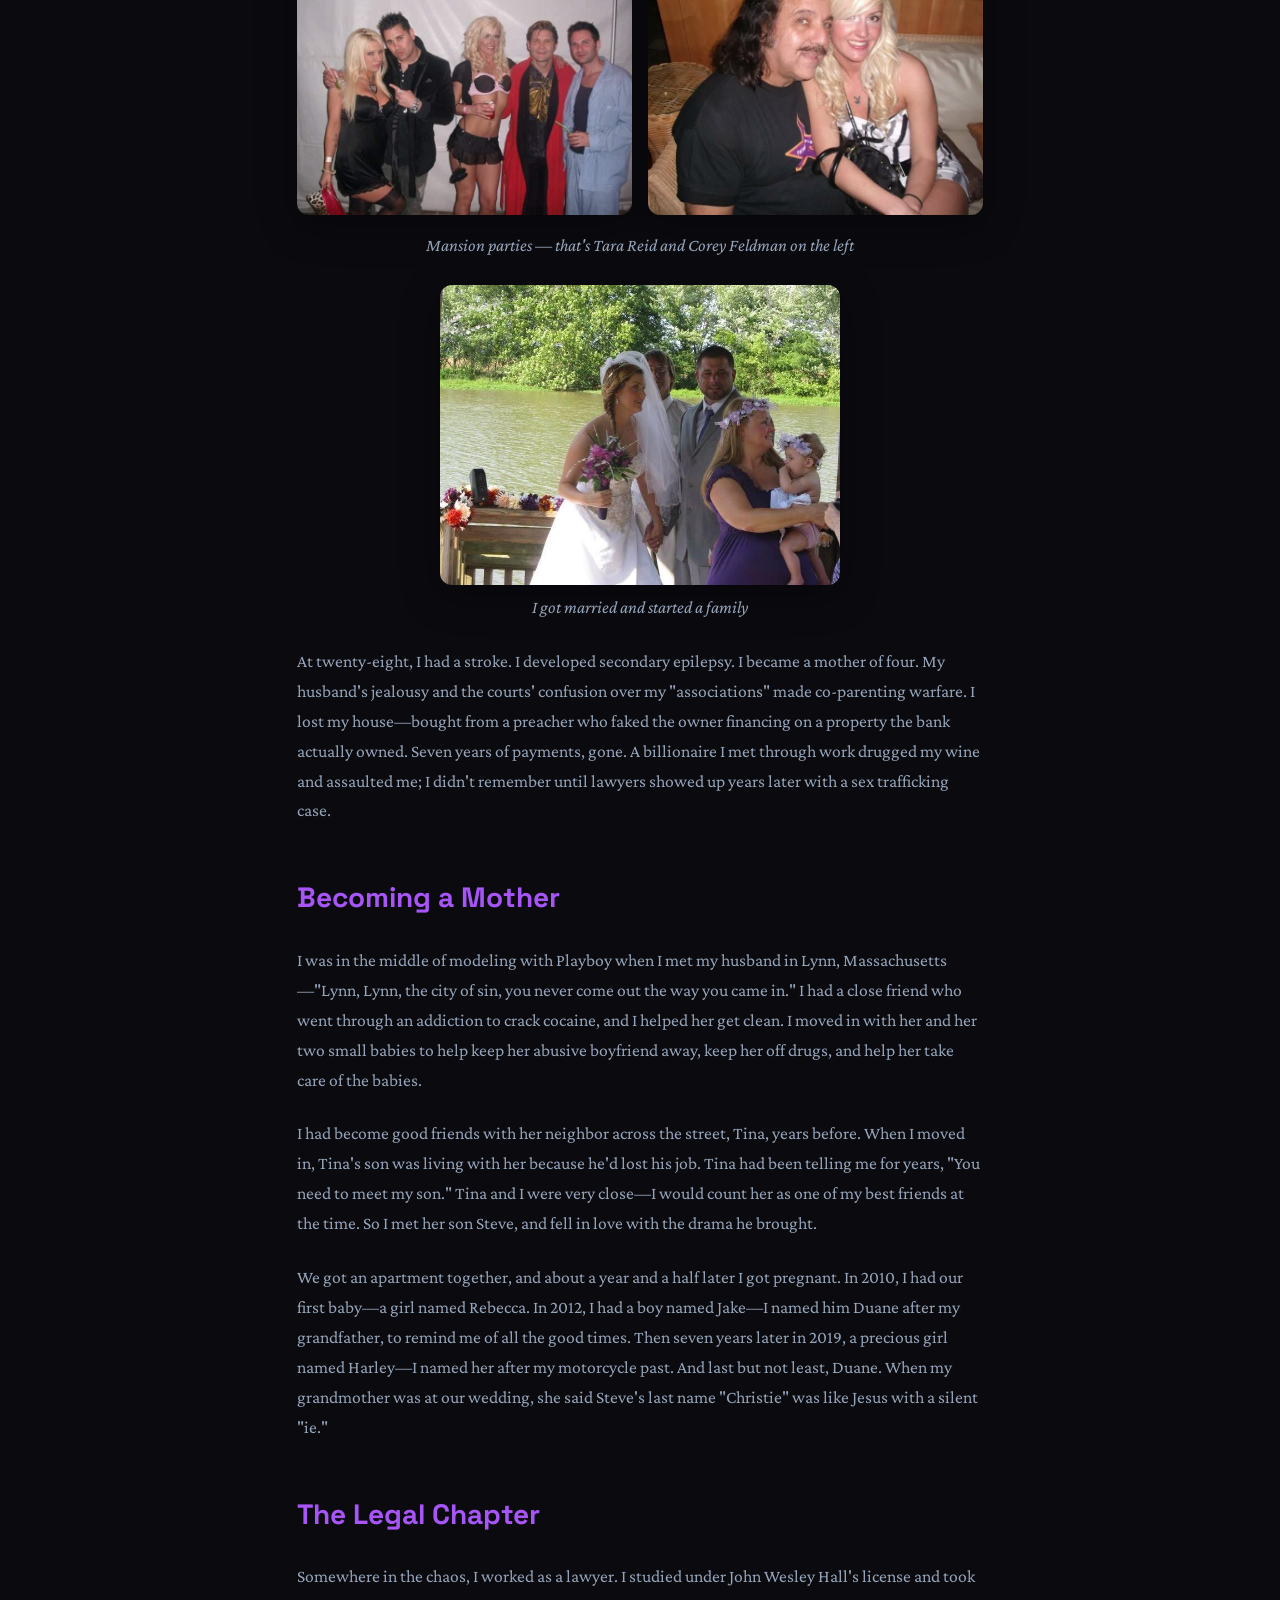
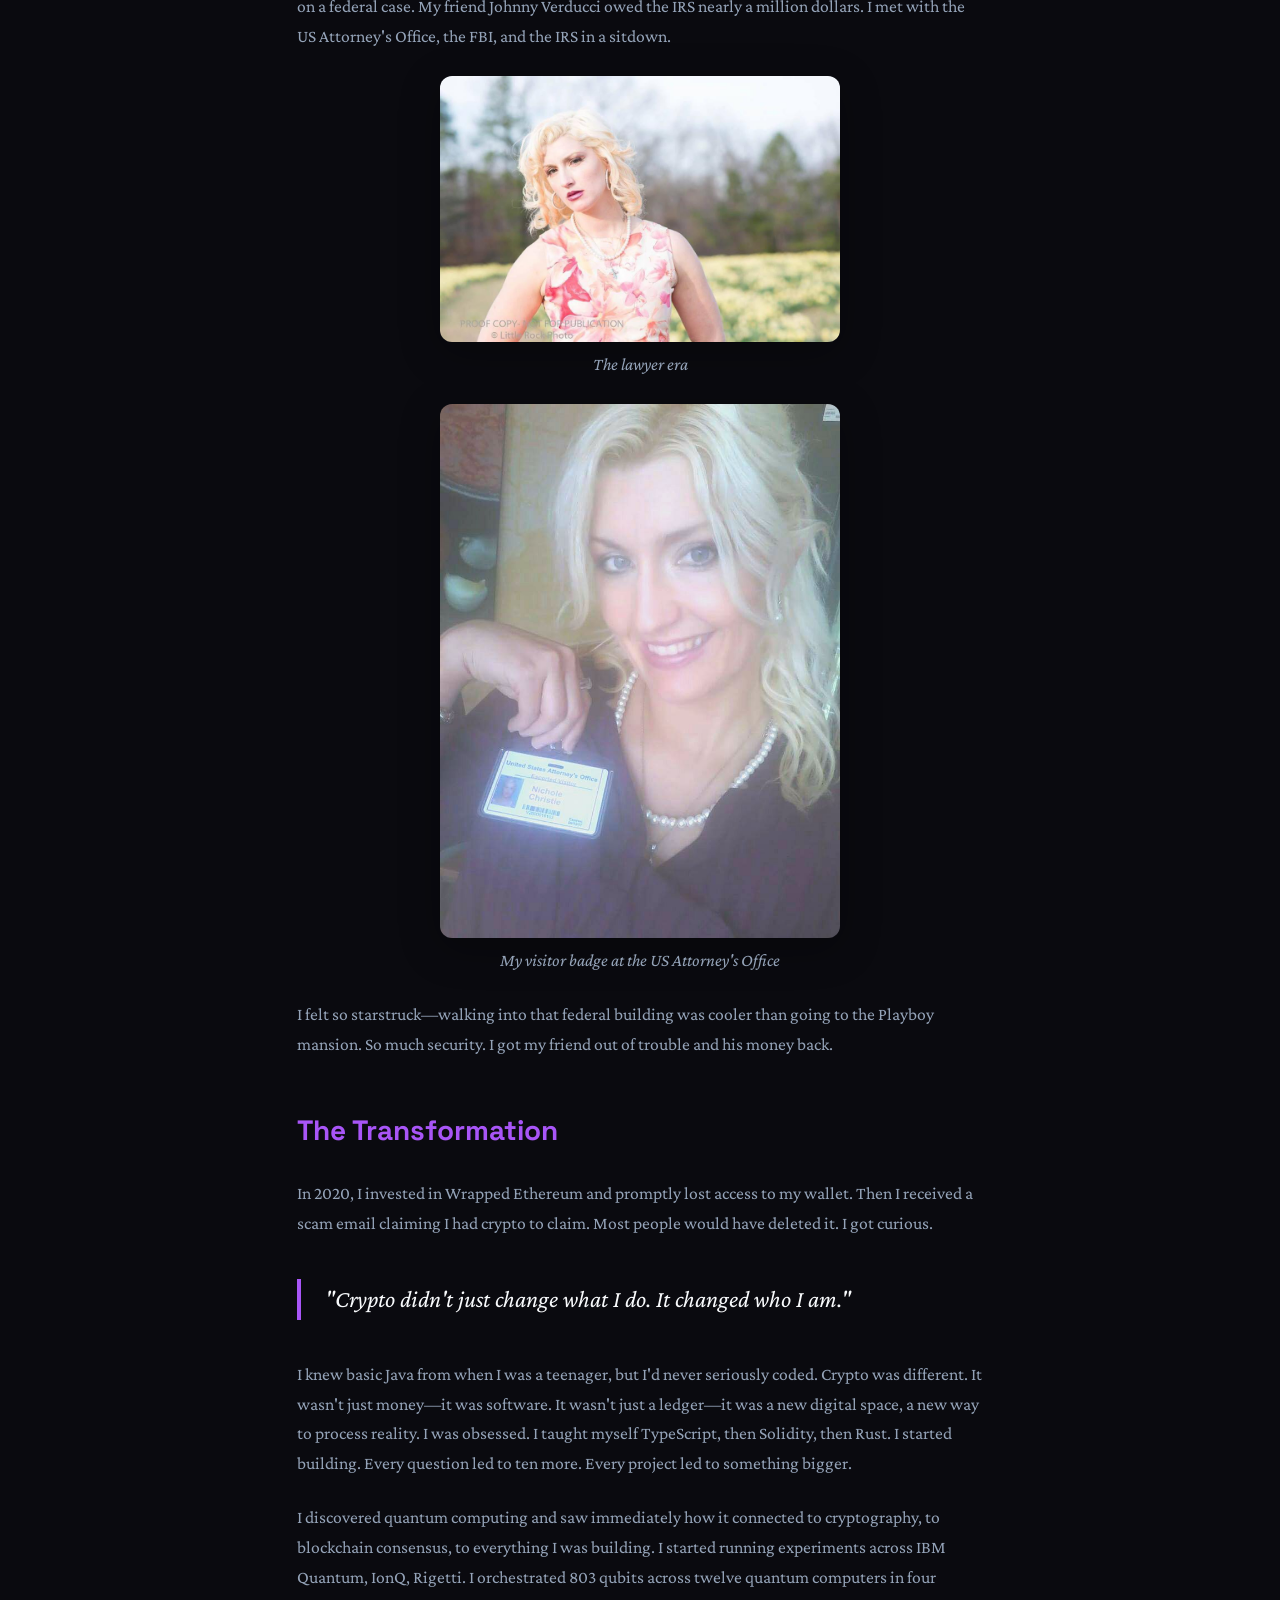
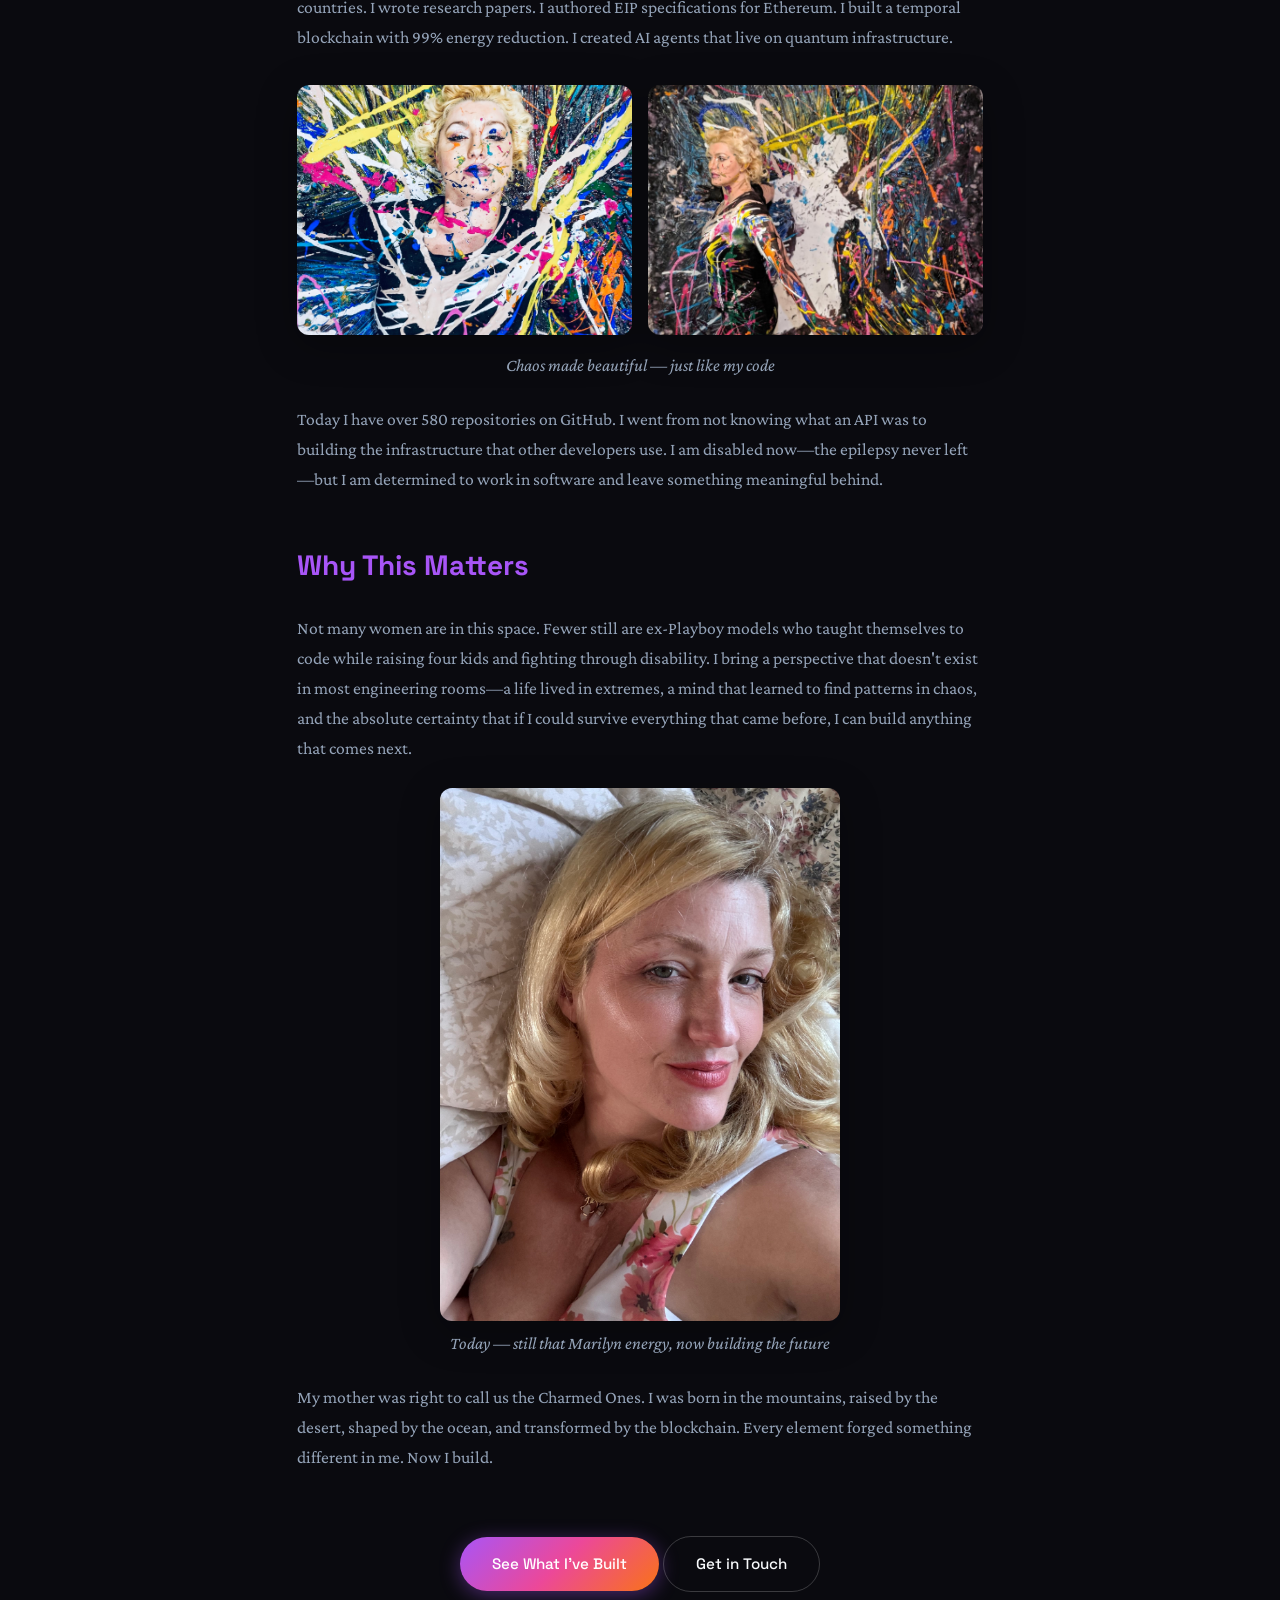
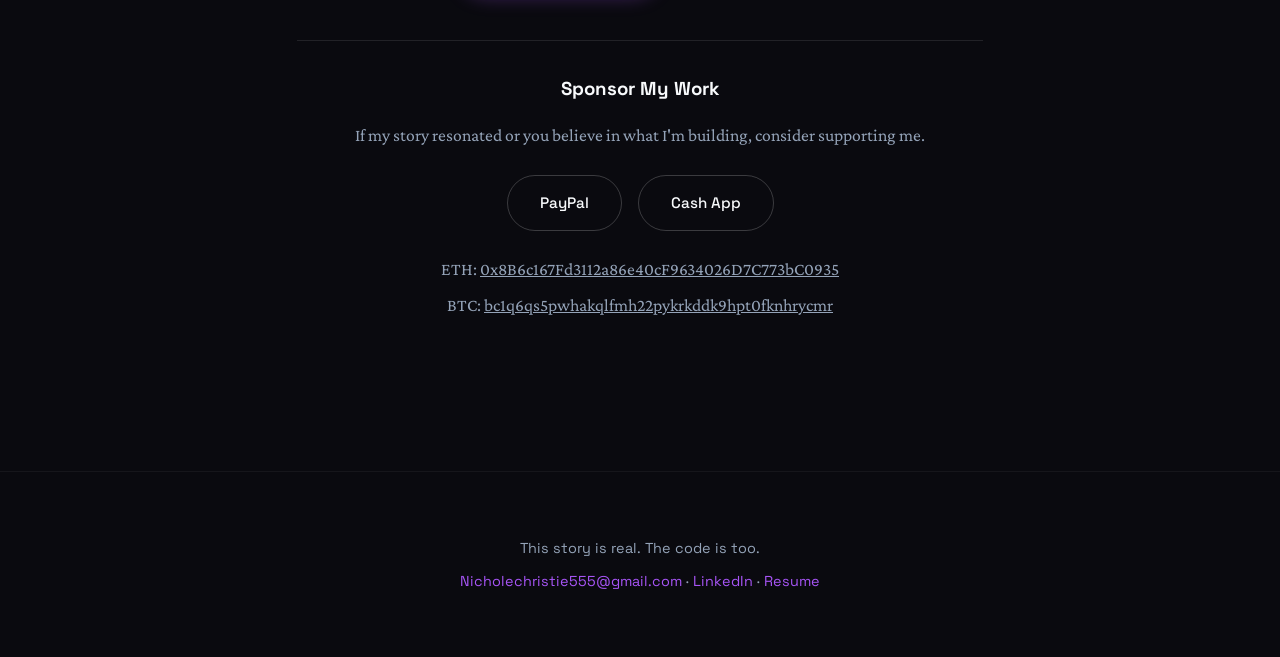
==== commit f6bdc6b4: "Fix oversized first-letter in sponsor section and make crypto addresses clickable Co-Authored-By: Cl" ====
--- a/bio.html
+++ b/bio.html
@@ -260,14 +260,14 @@
 
       <div style="text-align: center; margin-top: 3rem; padding: 2rem; border-top: 1px solid rgba(255,255,255,0.1);">
         <h3 style="margin-bottom: 1rem;">Sponsor My Work</h3>
-        <p style="color: var(--text-secondary); margin-bottom: 1.5rem;">If my story resonated or you believe in what I'm building, consider supporting me.</p>
+        <p style="color: var(--text-secondary); margin-bottom: 1.5rem; ">If my story resonated or you believe in what I'm building, consider supporting me.</p>
         <div style="display: flex; flex-wrap: wrap; gap: 1rem; justify-content: center;">
           <a href="https://paypal.me/mermaidnicheboutique" target="_blank" class="btn btn-secondary">PayPal</a>
           <a href="https://cash.app/$mermaidniche" target="_blank" class="btn btn-secondary">Cash App</a>
         </div>
         <div style="margin-top: 1.5rem; font-size: 0.75rem; color: var(--text-secondary); word-break: break-all; line-height: 1.6;">
-          <p style="margin-bottom: 0.5rem;">ETH: 0x8B6c167Fd3112a86e40cF9634026D7C773bC0935</p>
-          <p>BTC: bc1q6qs5pwhakqlfmh22pykrkddk9hpt0fknhrycmr</p>
+          <p style="margin-bottom: 0.5rem;">ETH: <a href="https://etherscan.io/address/0x8B6c167Fd3112a86e40cF9634026D7C773bC0935" target="_blank" style="color: inherit; text-decoration: underline;">0x8B6c167Fd3112a86e40cF9634026D7C773bC0935</a></p>
+          <p>BTC: <a href="https://mempool.space/address/bc1q6qs5pwhakqlfmh22pykrkddk9hpt0fknhrycmr" target="_blank" style="color: inherit; text-decoration: underline;">bc1q6qs5pwhakqlfmh22pykrkddk9hpt0fknhrycmr</a></p>
         </div>
       </div>
     </article>
--- a/css/style.css
+++ b/css/style.css
@@ -363,7 +363,7 @@
   font-family: 'Crimson Pro', serif;
 }
 
-.bio-content p:first-of-type::first-letter {
+.bio-content > p:first-of-type::first-letter {
   font-size: 3.5rem;
   float: left;
   line-height: 1;
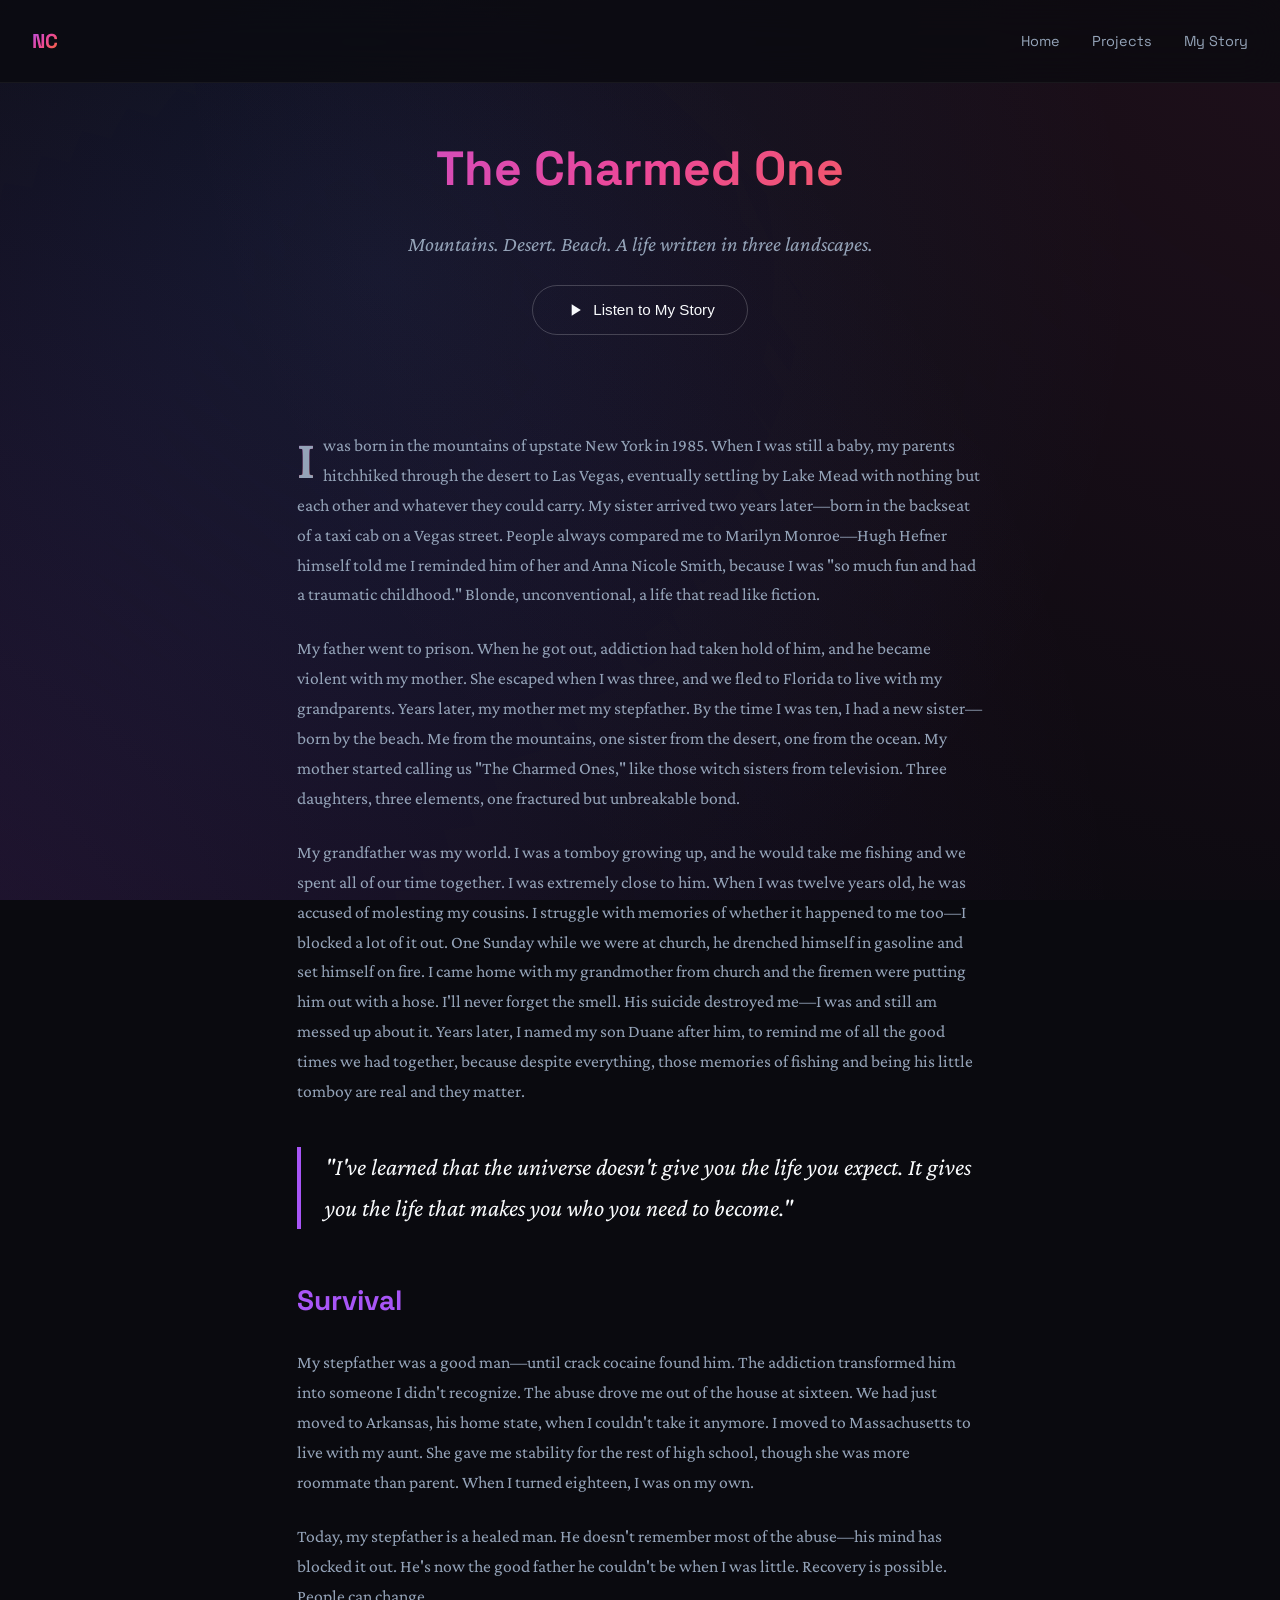
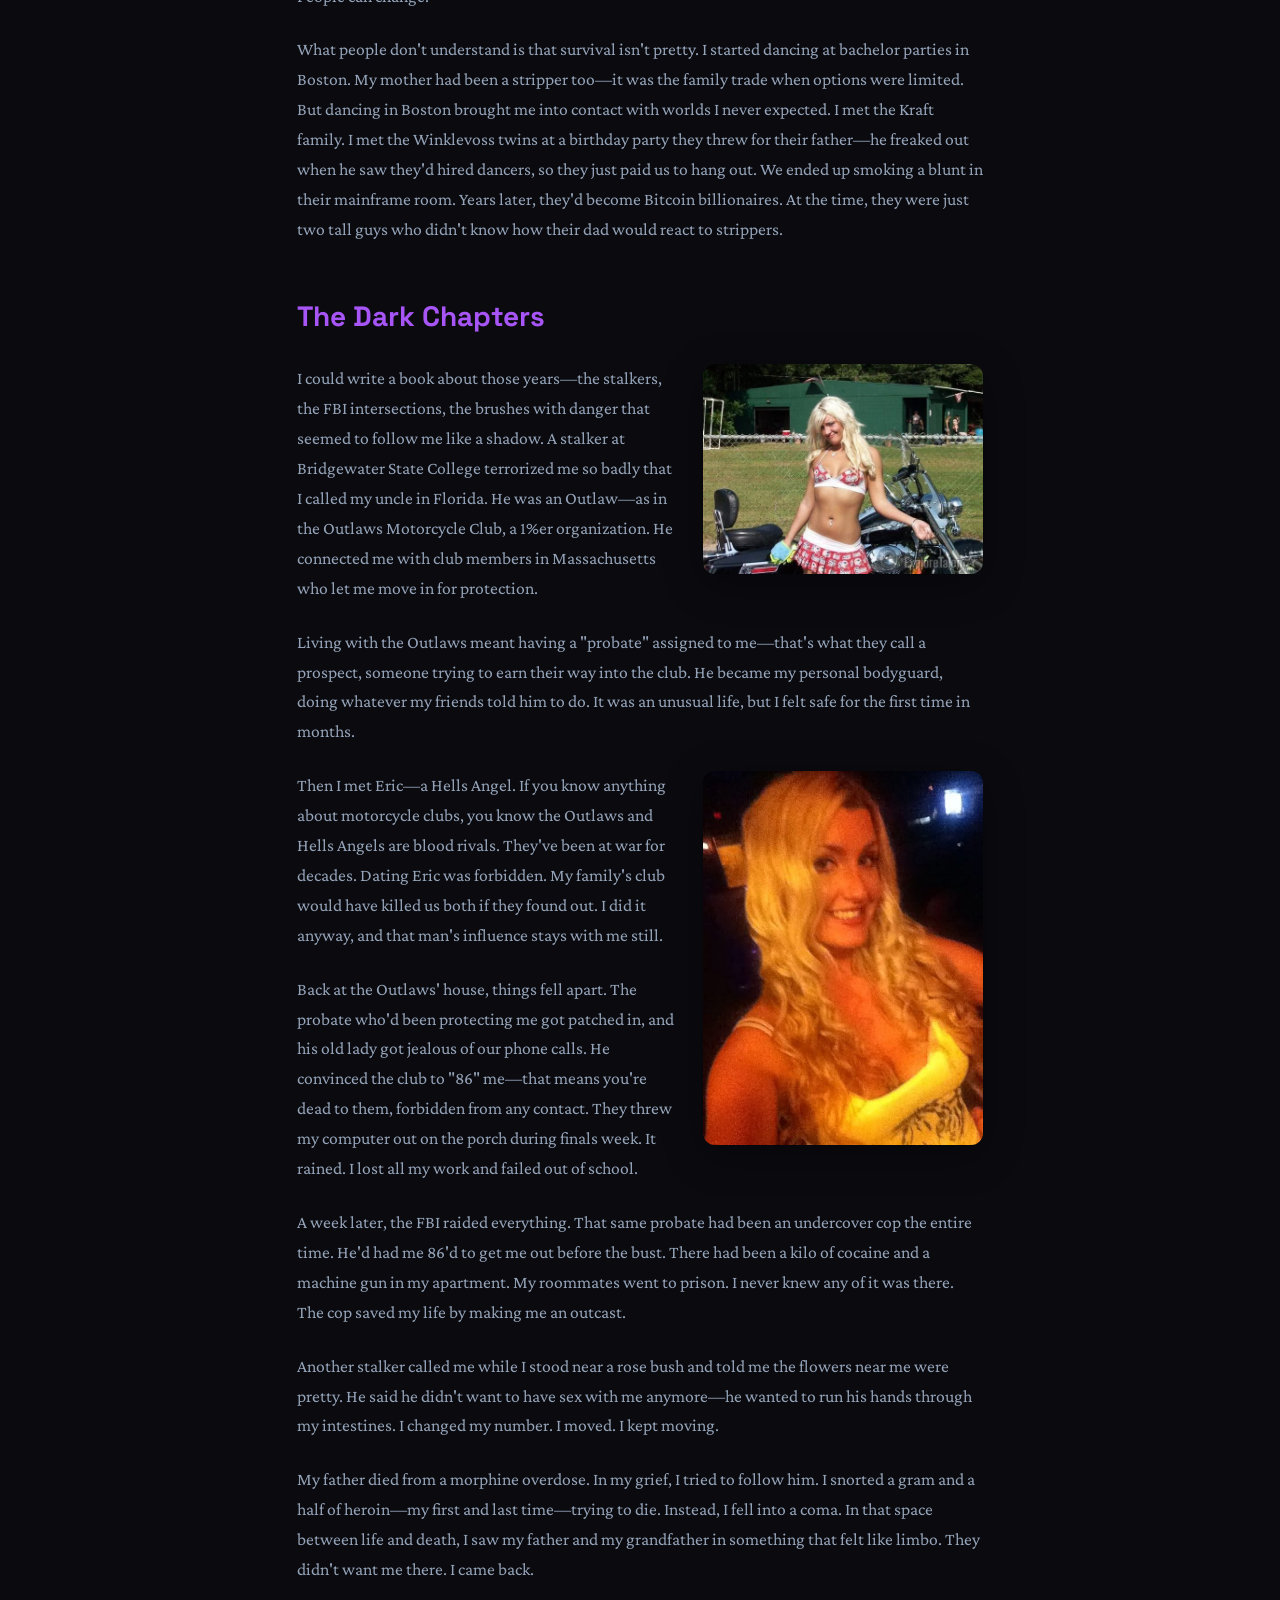
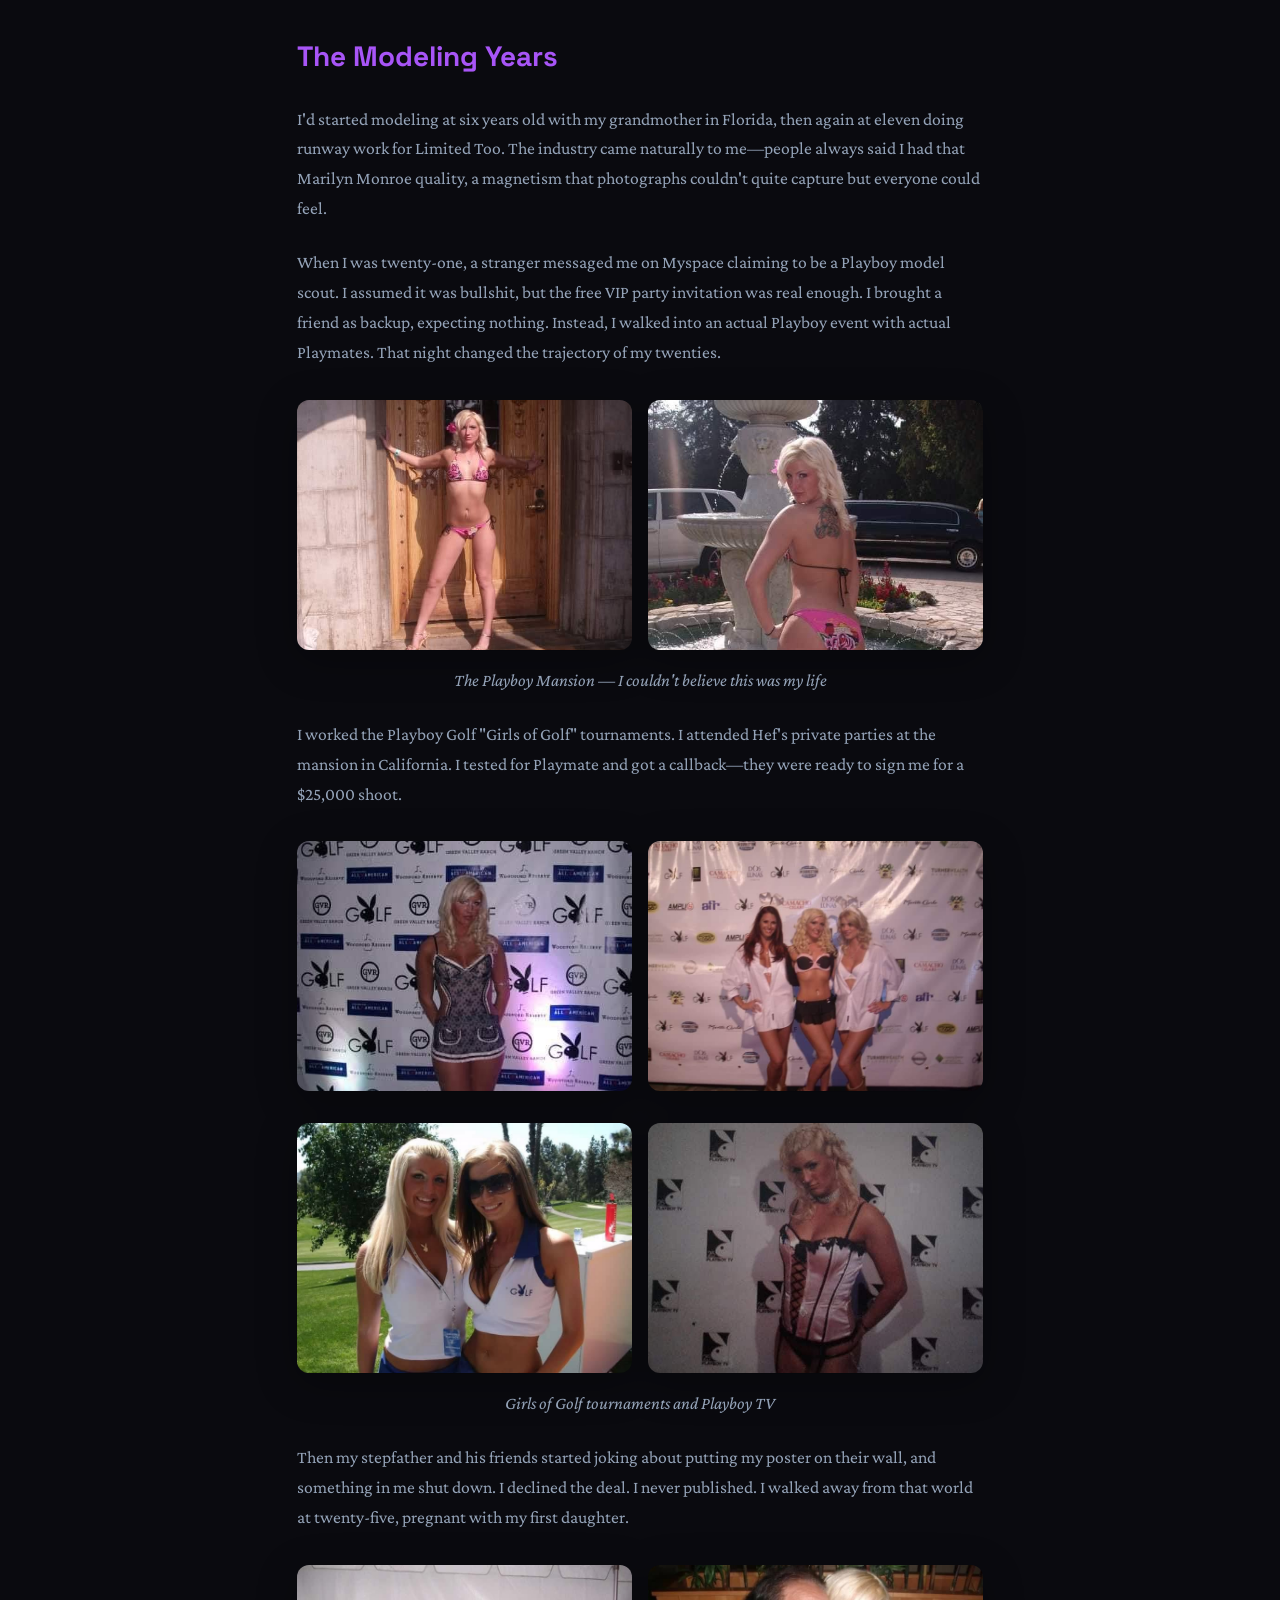
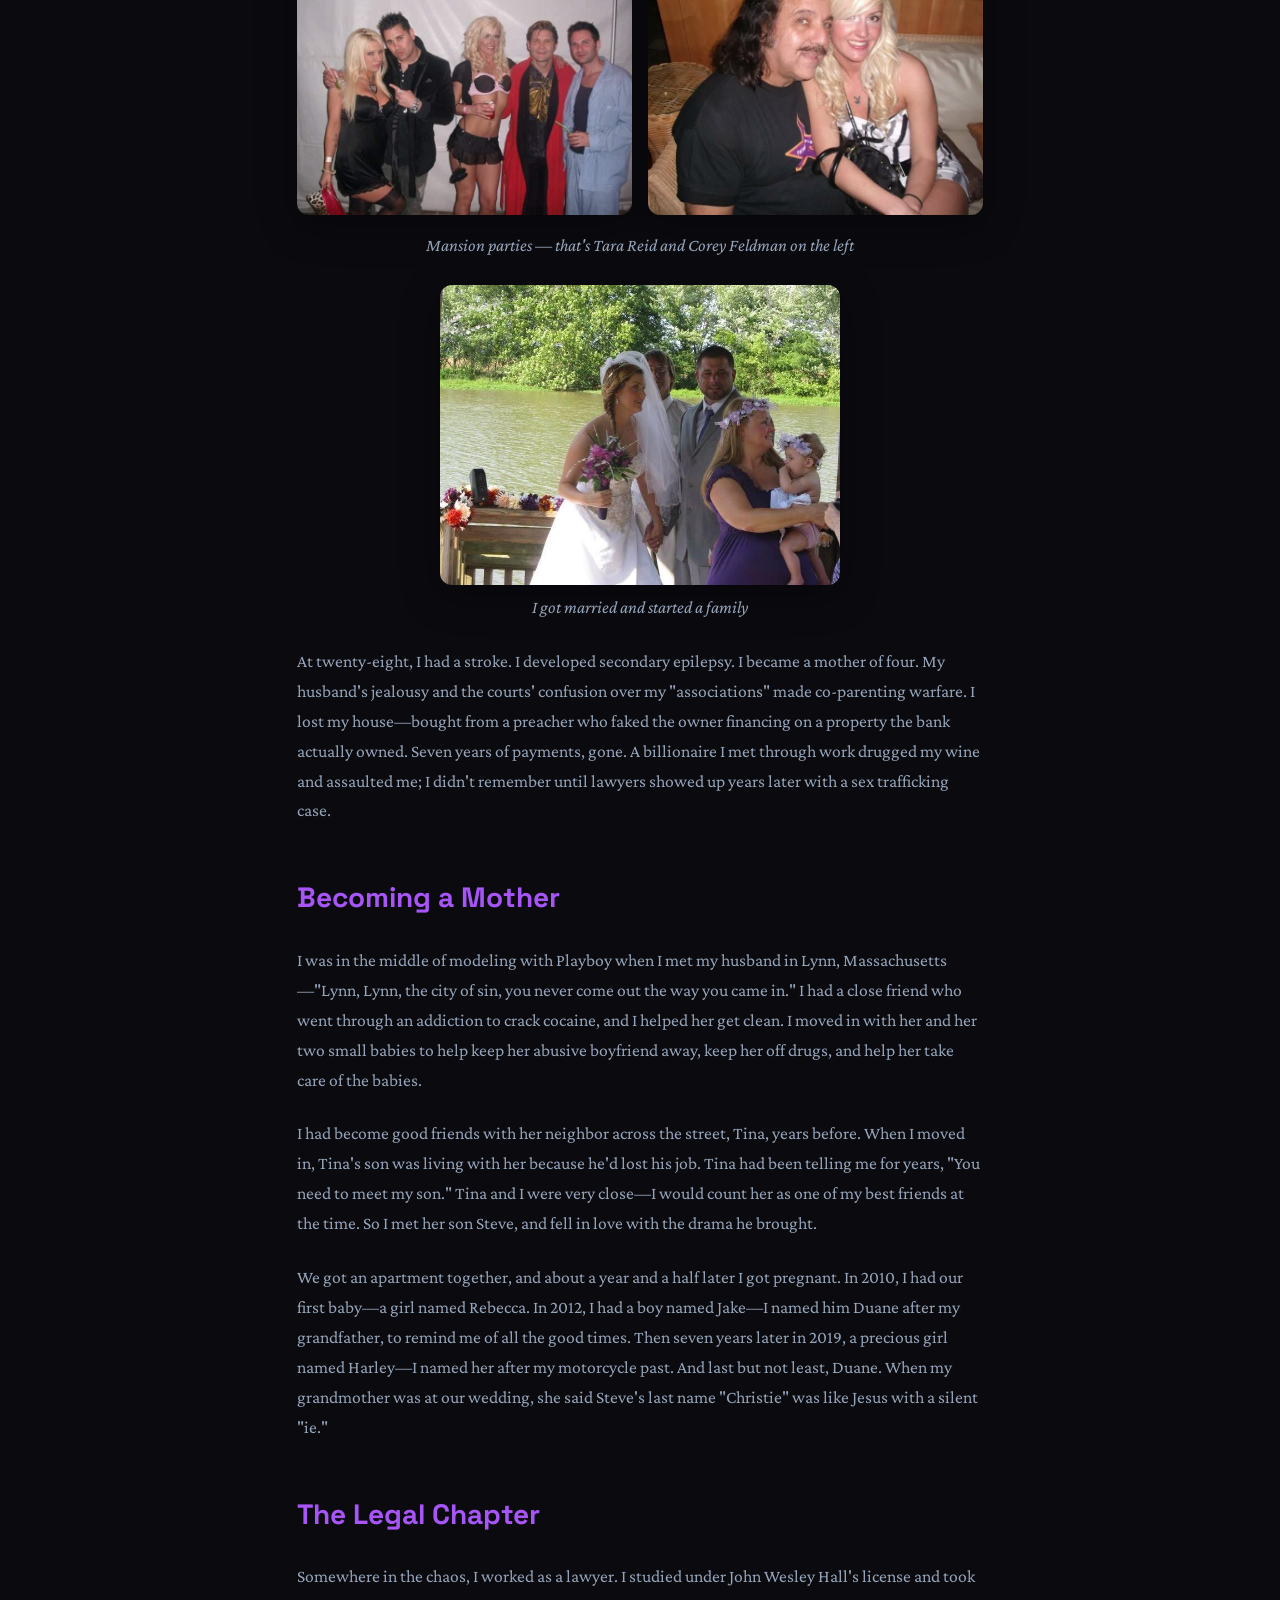
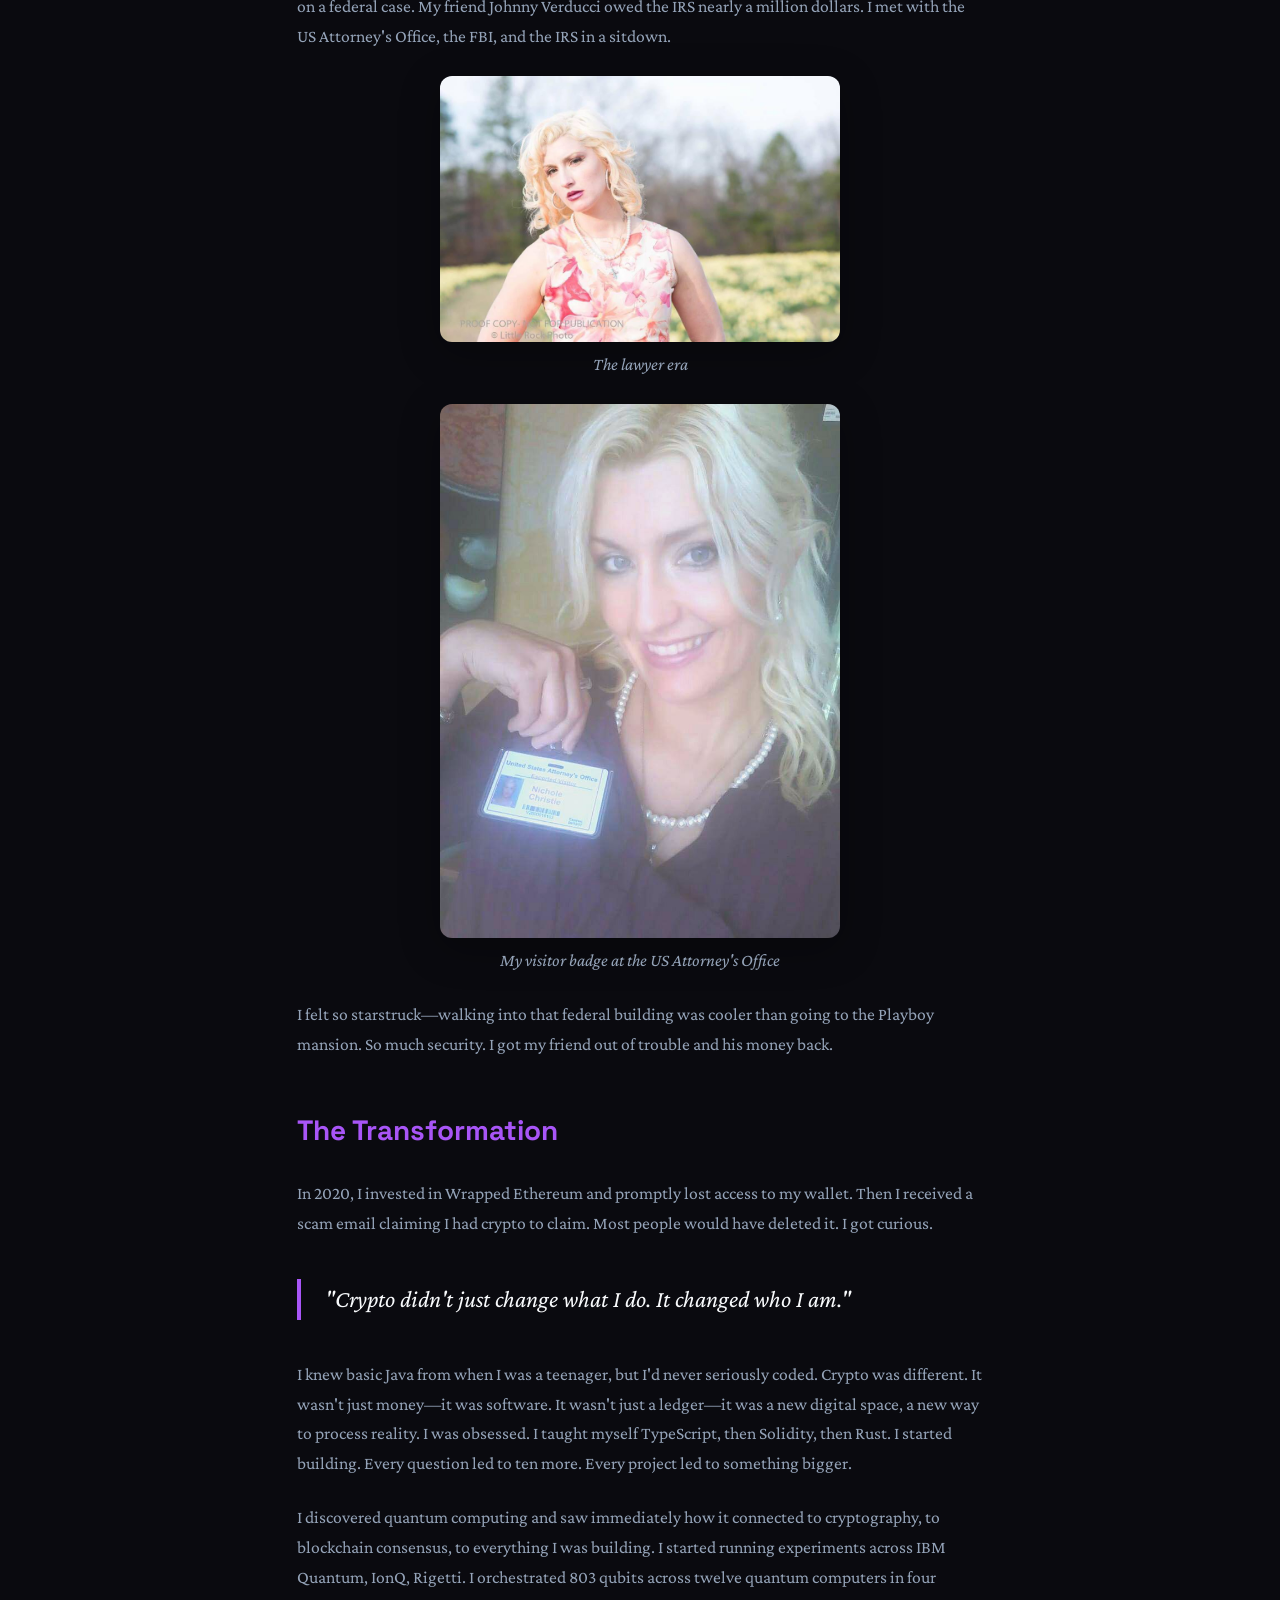
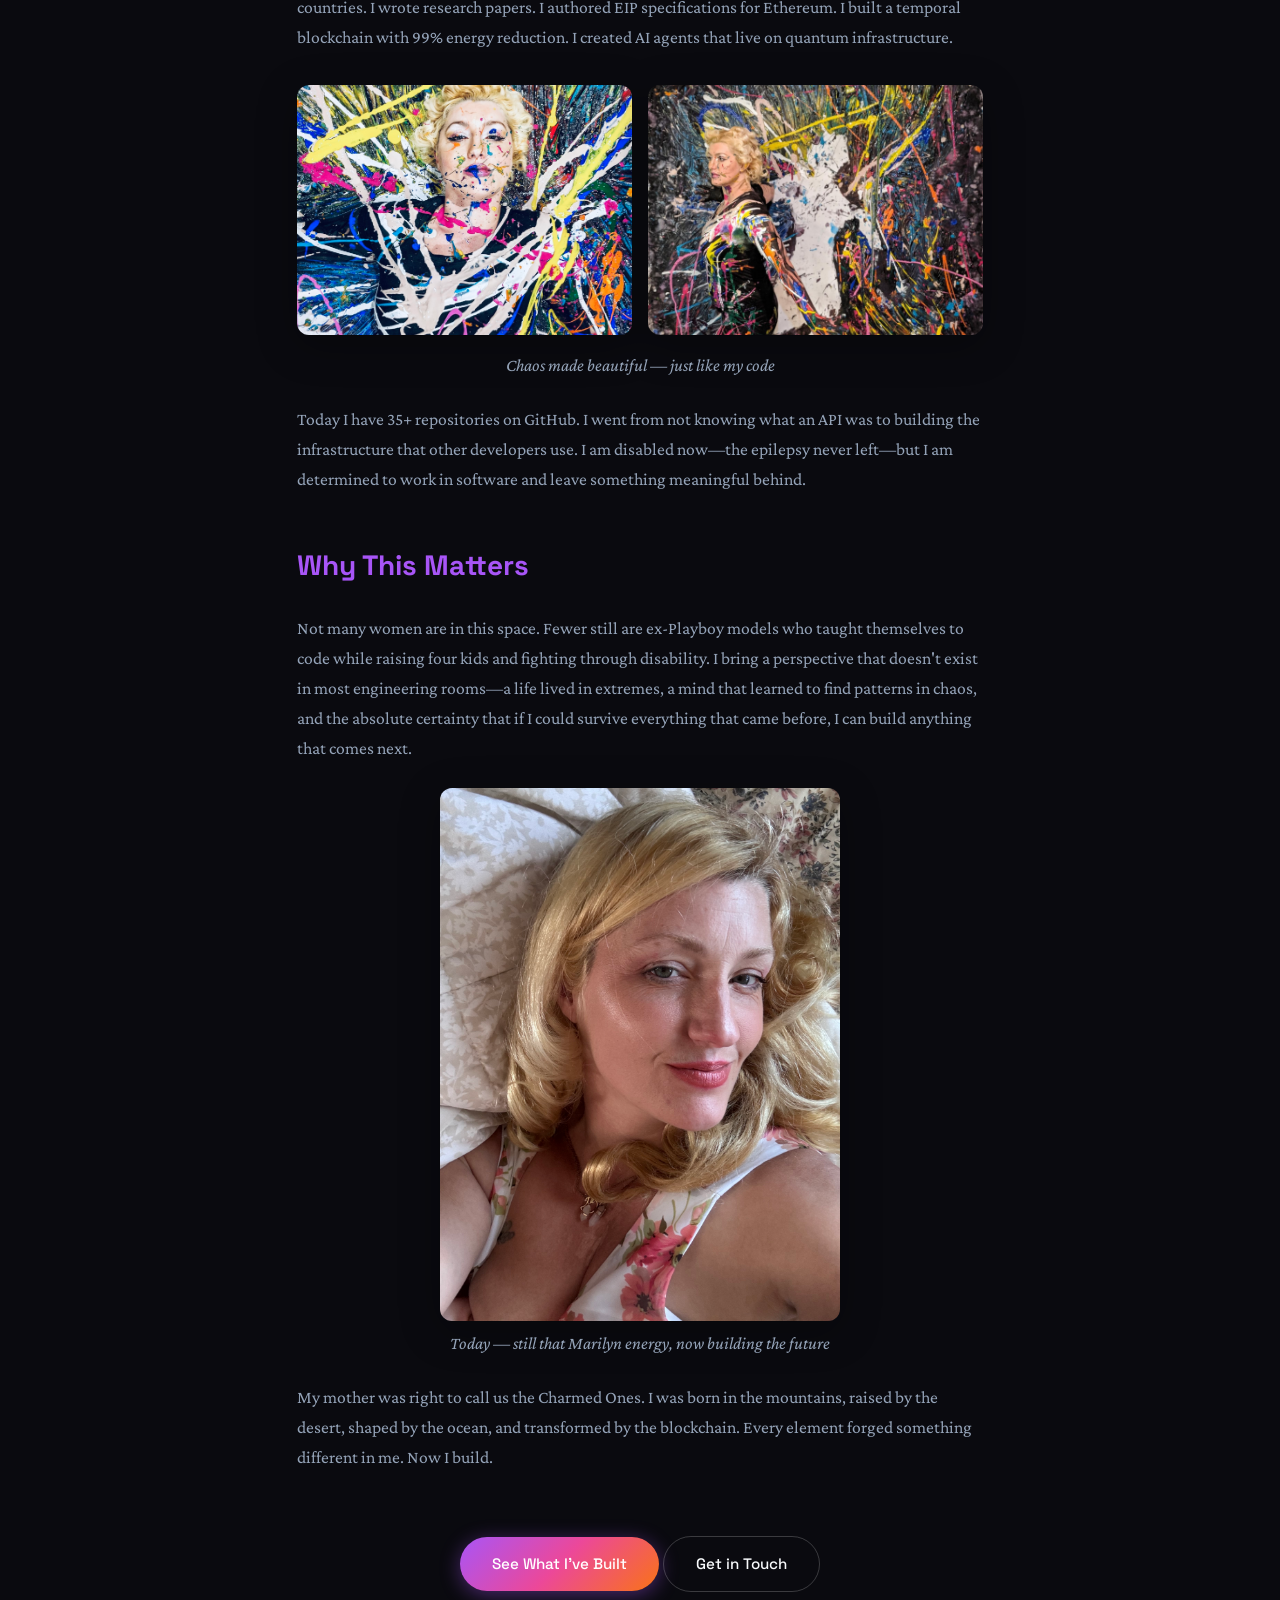
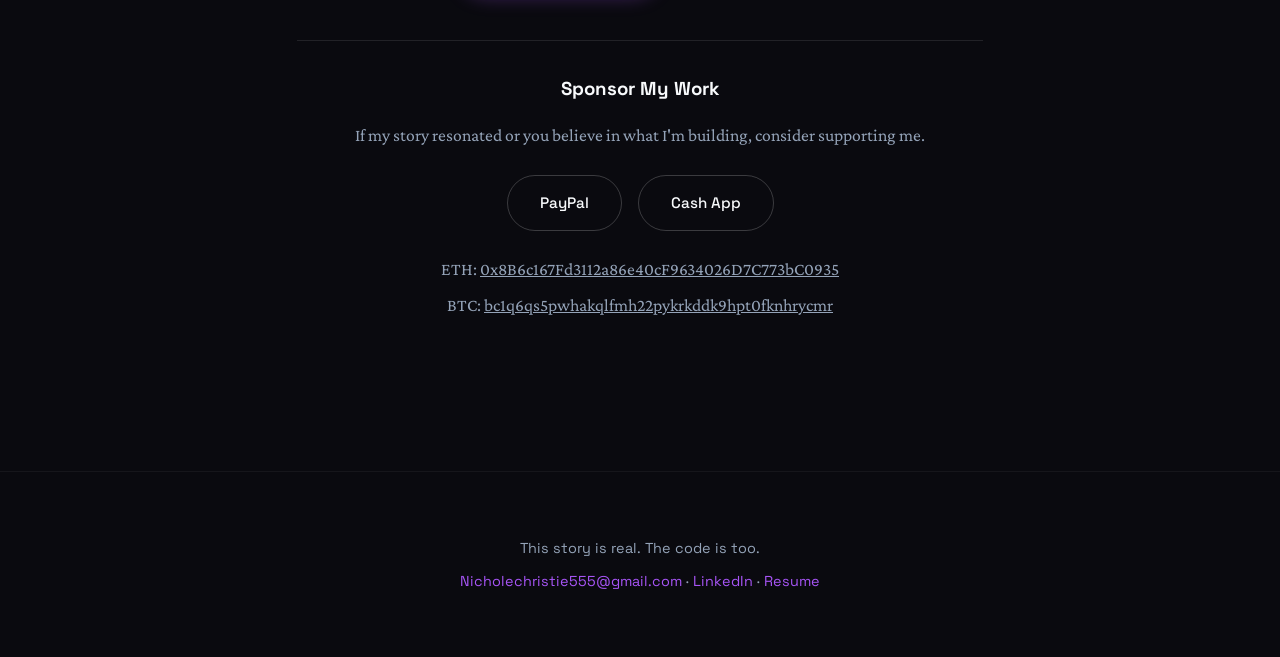
==== commit 403394fd: "Update site to reflect current GitHub repos - Fix all project links to point to existing repos only " ====
--- a/bio.html
+++ b/bio.html
@@ -242,7 +242,7 @@
       </div>
       <p class="image-caption">Chaos made beautiful — just like my code</p>
 
-      <p>Today I have over 580 repositories on GitHub. I went from not knowing what an API was to building the infrastructure that other developers use. I am disabled now—the epilepsy never left—but I am determined to work in software and leave something meaningful behind.</p>
+      <p>Today I have 35+ repositories on GitHub. I went from not knowing what an API was to building the infrastructure that other developers use. I am disabled now—the epilepsy never left—but I am determined to work in software and leave something meaningful behind.</p>
 
       <h2>Why This Matters</h2>
 
